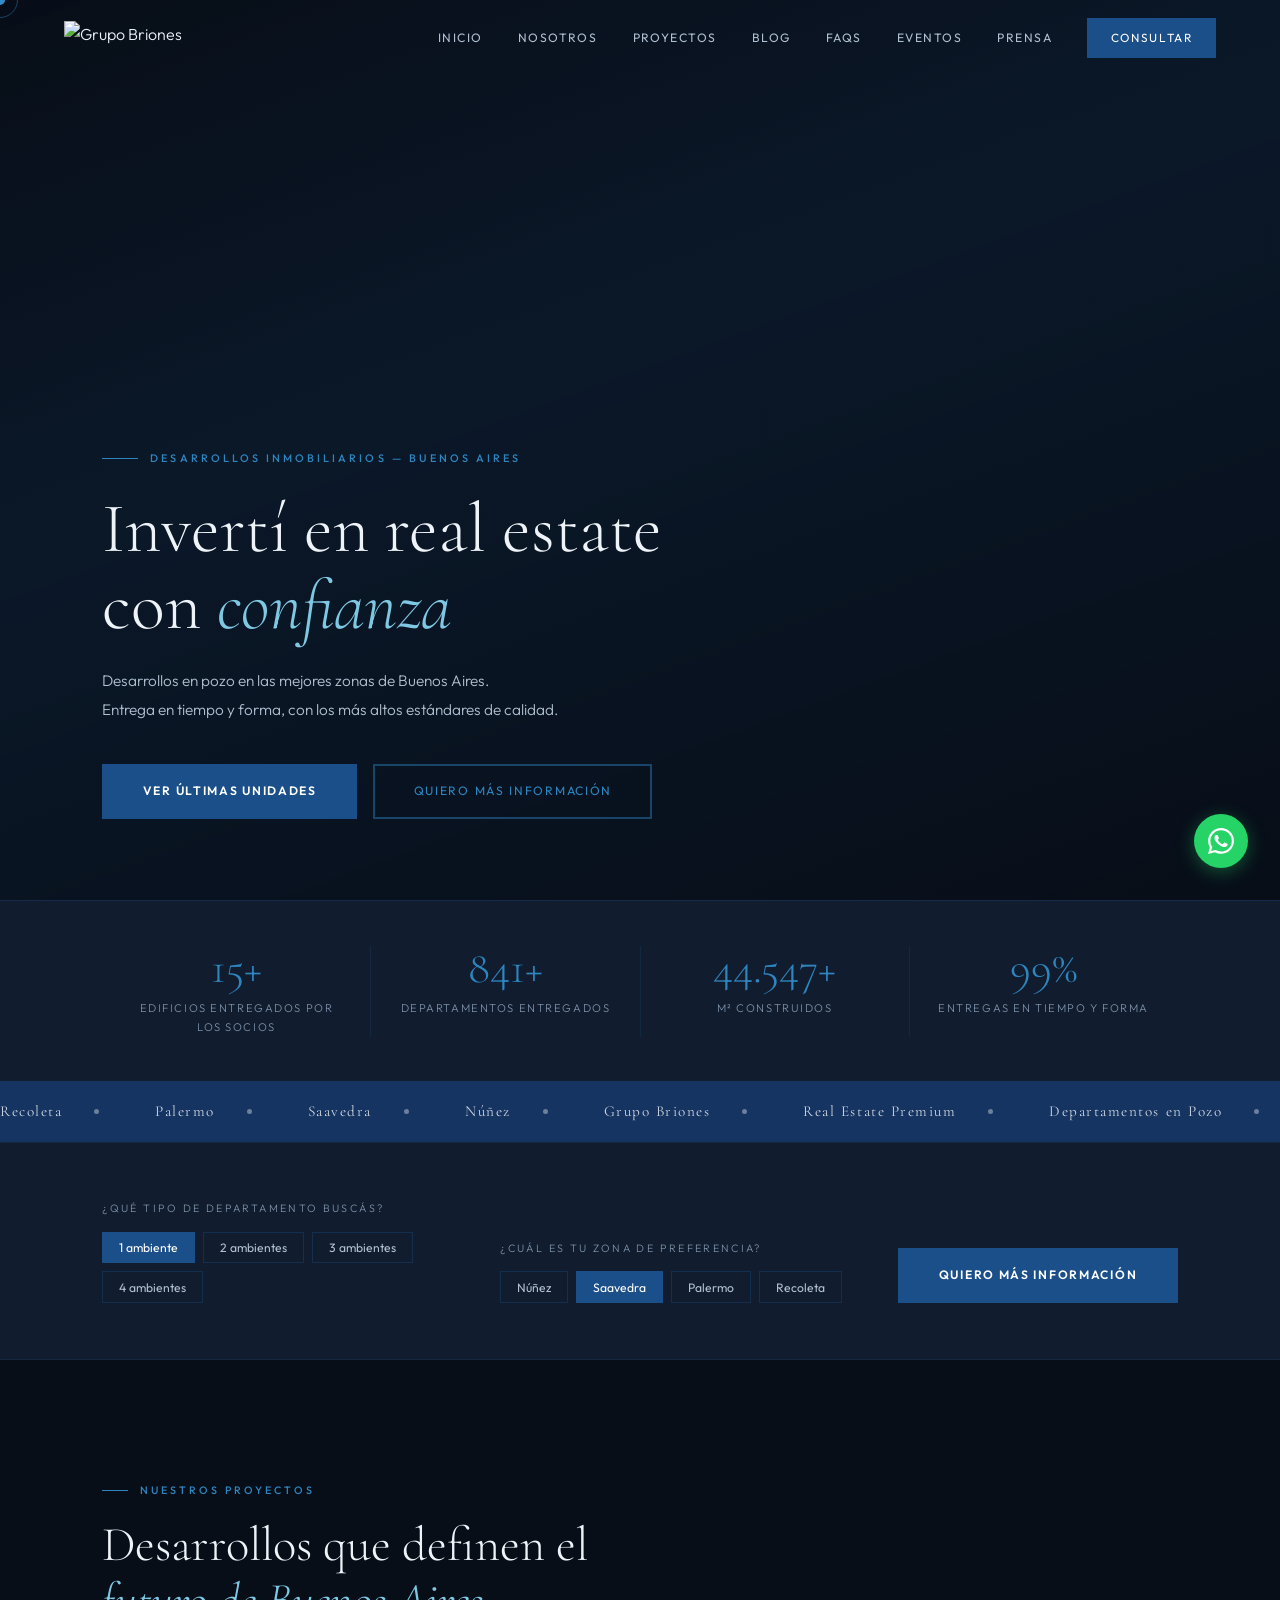
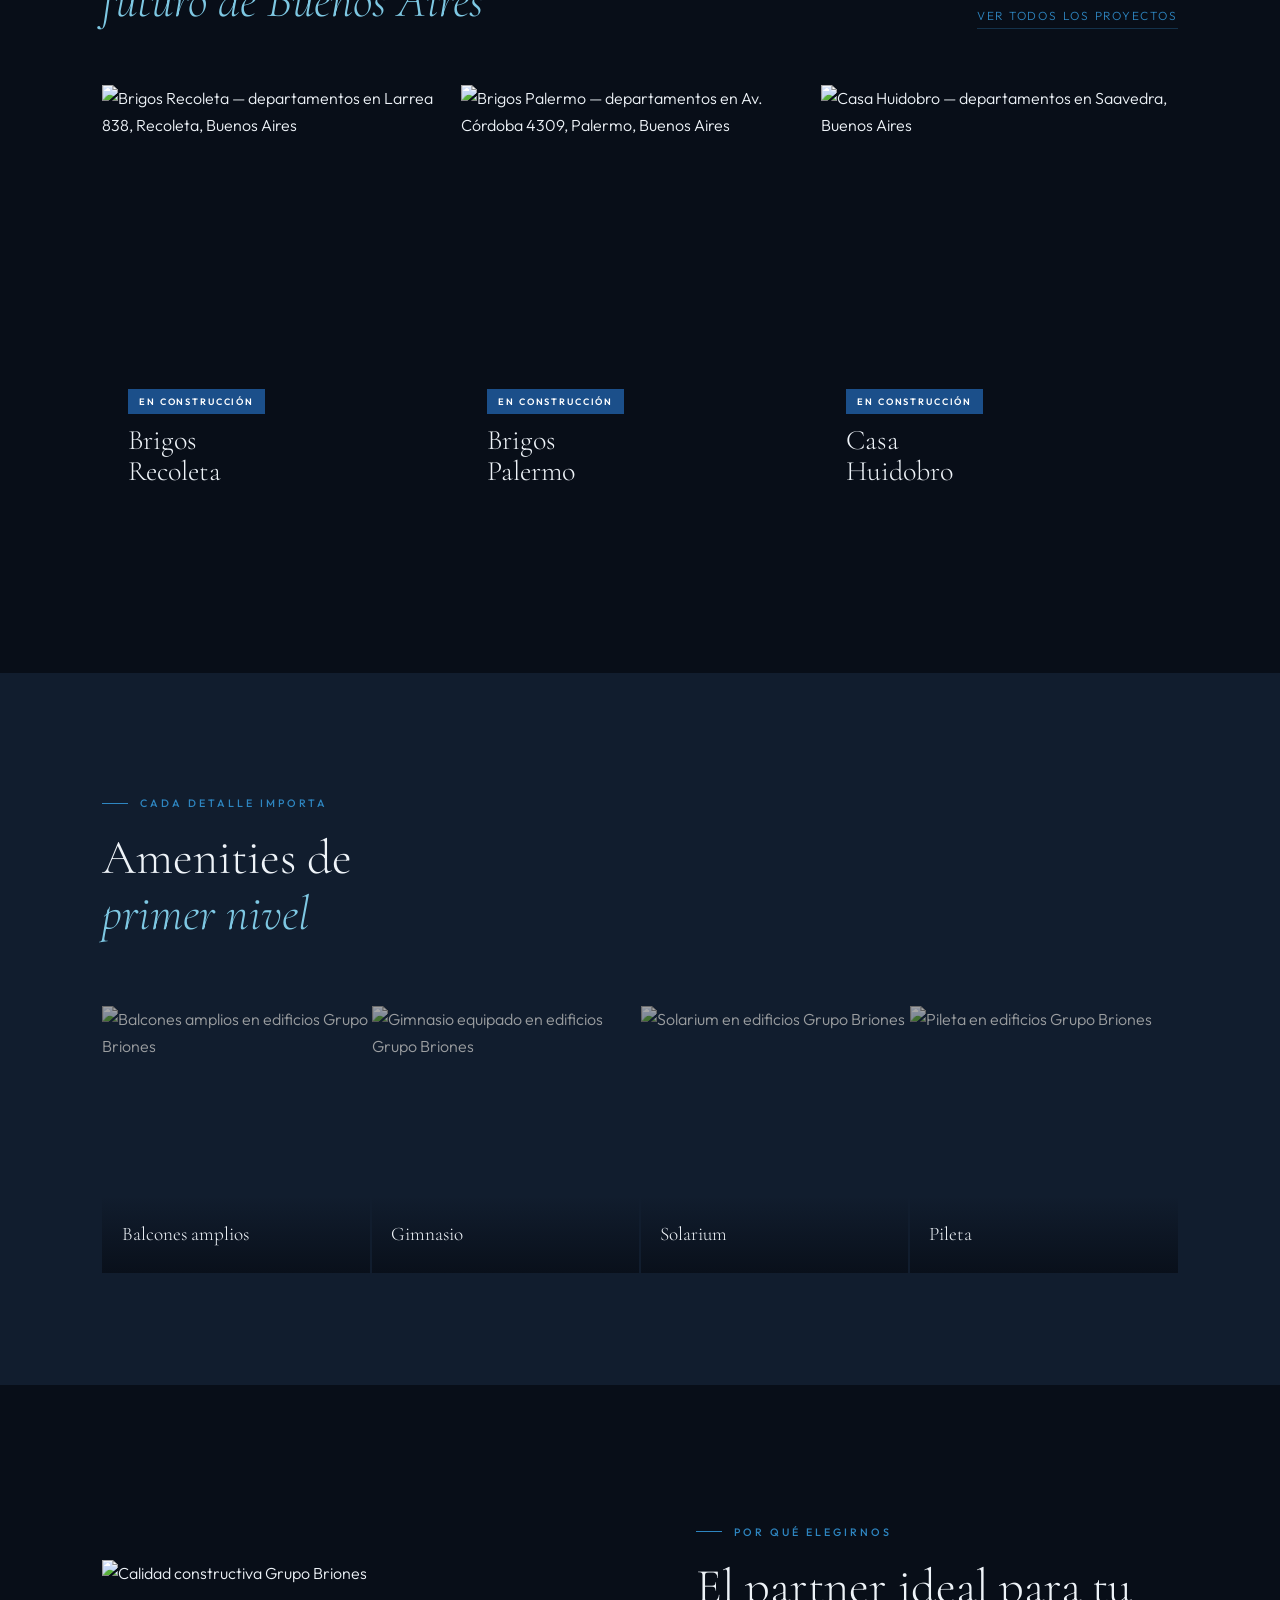
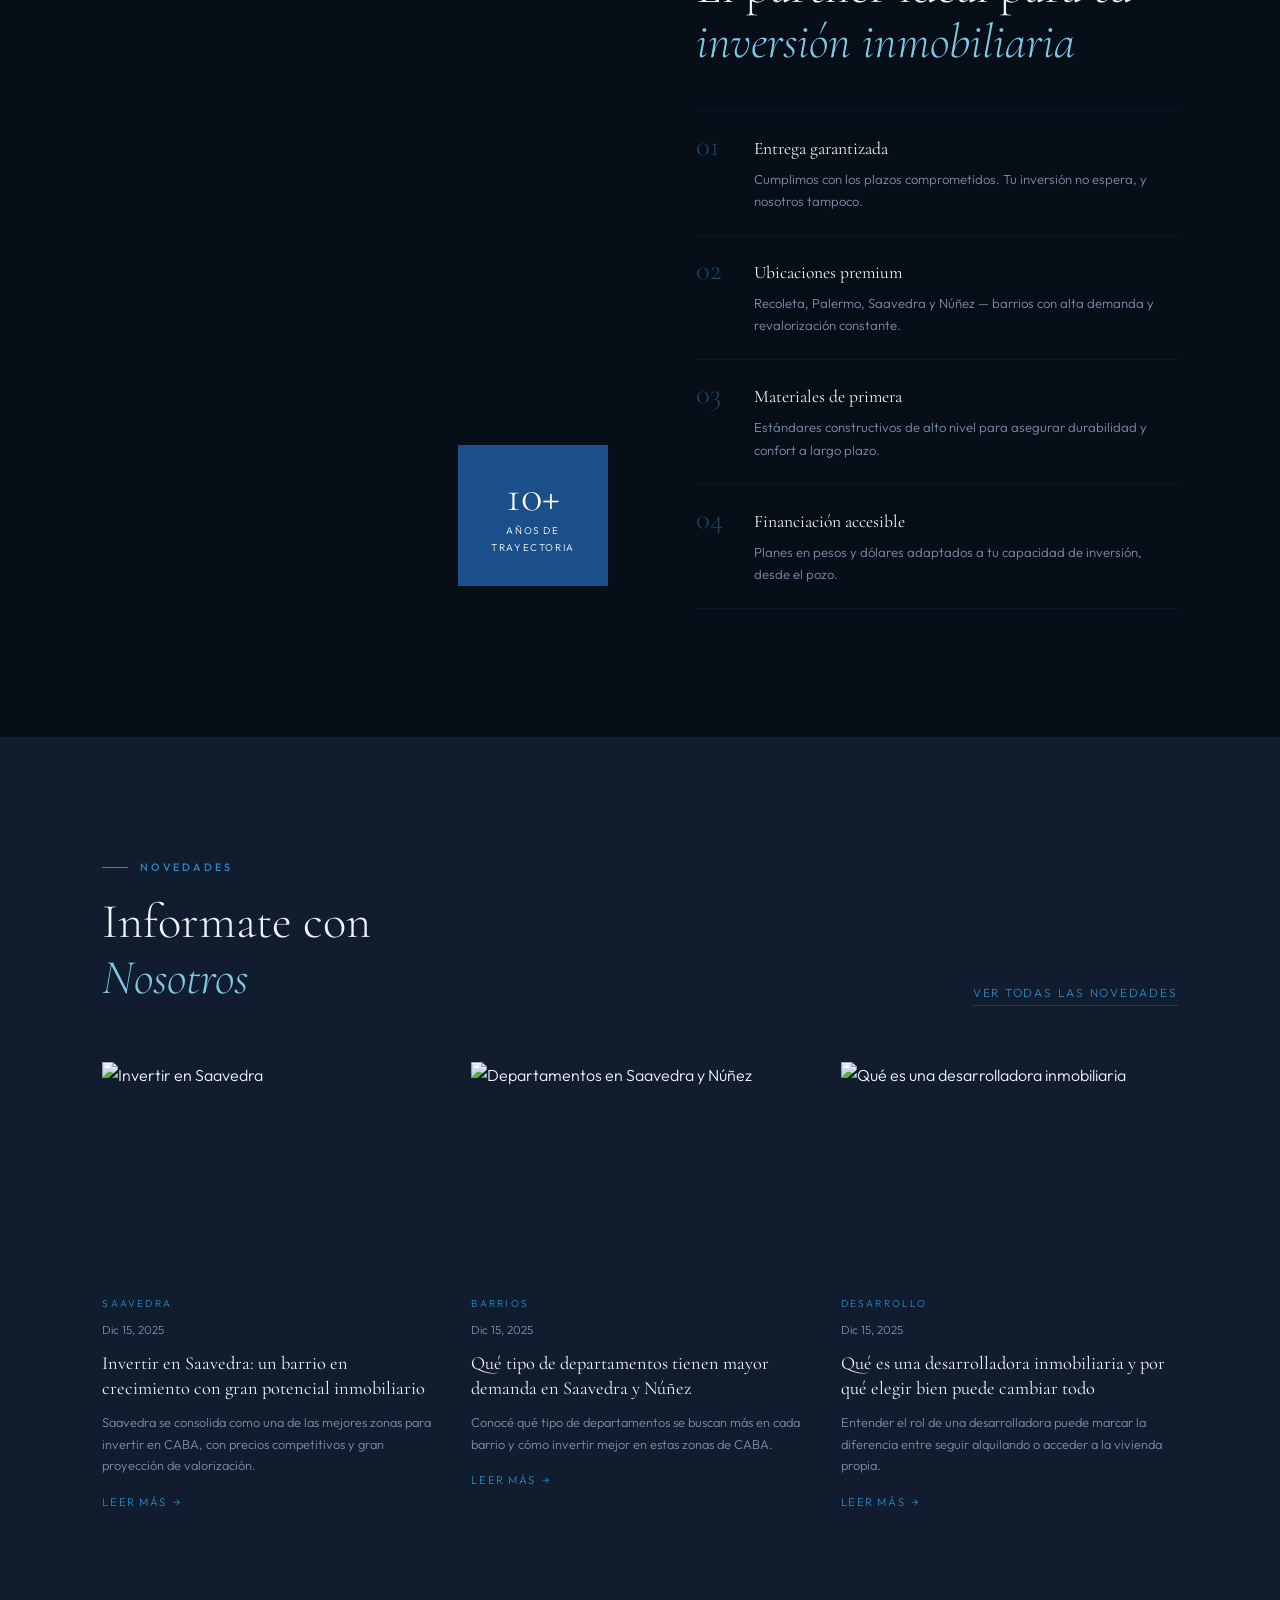
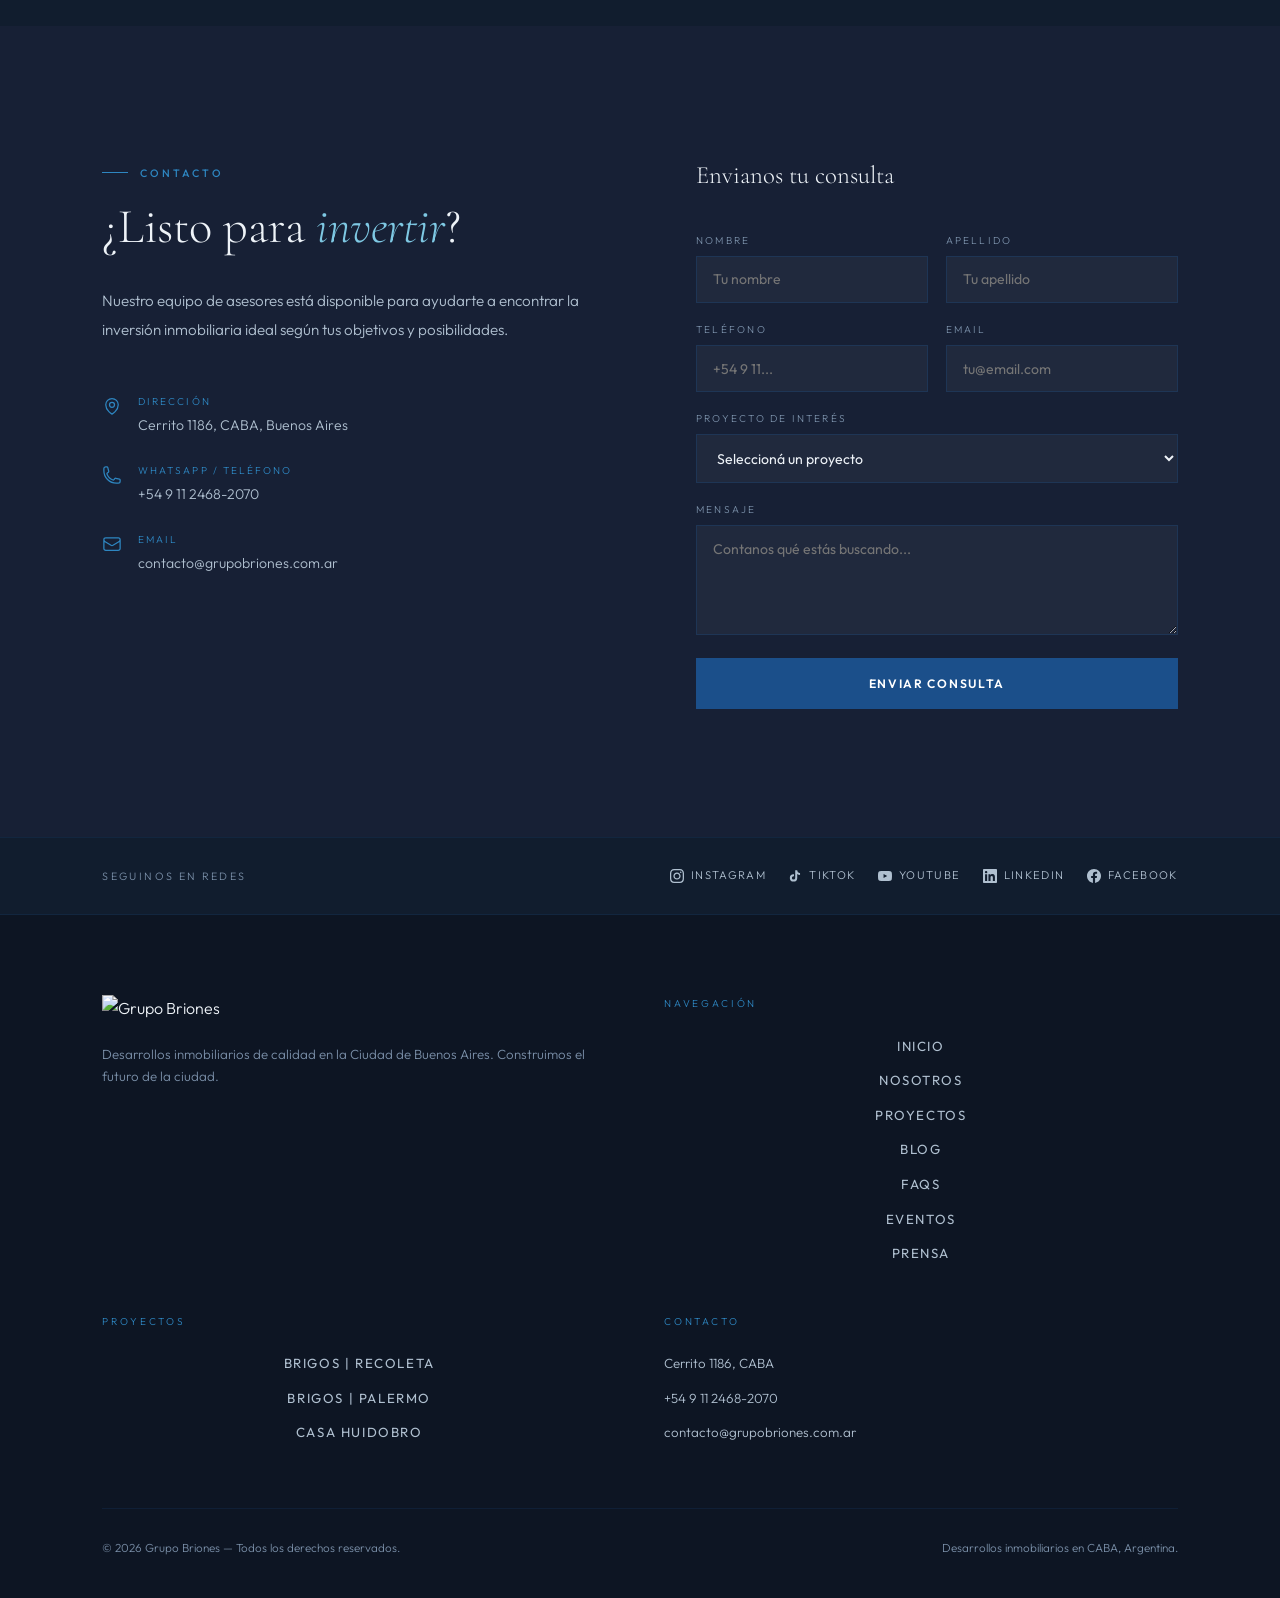
==== index.html @ c02df3d1 "Add files via upload" ====
<!DOCTYPE html>
<html lang="es">
<head>
  <meta charset="UTF-8" />
  <meta name="viewport" content="width=device-width, initial-scale=1.0" />
  <title>Grupo Briones | Desarrollos Inmobiliarios Premium en Buenos Aires</title>

  <!-- ── SEO Meta ── -->
  <meta name="description" content="Grupo Briones: desarrollos inmobiliarios en pozo en Recoleta, Palermo, Saavedra y Núñez. Invertí en real estate con confianza. Entrega garantizada, calidad premium." />
  <meta name="keywords"    content="desarrollos inmobiliarios Buenos Aires, departamentos en pozo CABA, invertir real estate Argentina, departamentos Recoleta, departamentos Palermo, departamentos Saavedra, Grupo Briones" />
  <meta name="author"      content="Grupo Briones" />
  <meta name="robots"      content="index, follow" />
  <link rel="canonical"    href="https://grupobriones.com.ar/" />

  <!-- ── Open Graph ── -->
  <meta property="og:type"        content="website" />
  <meta property="og:url"         content="https://grupobriones.com.ar/" />
  <meta property="og:title"       content="Grupo Briones | Desarrollos Inmobiliarios Premium en Buenos Aires" />
  <meta property="og:description" content="Invertí en real estate con confianza. Desarrollos en pozo en Recoleta, Palermo y Saavedra." />
  <meta property="og:image"       content="https://grupobriones.com.ar/_next/image?url=%2Fimages%2Fhero%2F1.jpeg&w=1200&q=80" />
  <meta property="og:locale"      content="es_AR" />
  <meta property="og:site_name"   content="Grupo Briones" />

  <!-- ── Twitter Card ── -->
  <meta name="twitter:card"        content="summary_large_image" />
  <meta name="twitter:title"       content="Grupo Briones | Desarrollos Inmobiliarios en CABA" />
  <meta name="twitter:description" content="Desarrollos en pozo en Recoleta, Palermo y Saavedra. Invertí con confianza." />
  <meta name="twitter:image"       content="https://grupobriones.com.ar/_next/image?url=%2Fimages%2Fhero%2F1.jpeg&w=1200&q=80" />

  <!-- ── Schema.org JSON-LD ── -->
  <script type="application/ld+json">
  {
    "@context": "https://schema.org",
    "@type": "RealEstateAgent",
    "name": "Grupo Briones",
    "url": "https://grupobriones.com.ar",
    "logo": "https://grupobriones.com.ar/branding/inline-logo-white.png",
    "description": "Desarrollos inmobiliarios en pozo en las mejores zonas de Buenos Aires.",
    "address": {
      "@type": "PostalAddress",
      "streetAddress": "Cerrito 1186",
      "addressLocality": "Ciudad Autónoma de Buenos Aires",
      "addressCountry": "AR"
    },
    "telephone": "+54-9-11-2468-2070",
    "email": "contacto@grupobriones.com.ar",
    "sameAs": [
      "https://www.instagram.com/grupobriones/",
      "https://www.linkedin.com/company/grupobriones/",
      "https://www.facebook.com/profile.php?id=61582398871835"
    ]
  }
  </script>

  <!-- ── Fonts (preconnect first) ── -->
  <link rel="preconnect" href="https://fonts.googleapis.com" />
  <link rel="preconnect" href="https://fonts.gstatic.com" crossorigin />
  <link href="https://fonts.googleapis.com/css2?family=Cormorant+Garamond:ital,wght@0,300;0,400;0,500;0,600;1,300;1,400&family=Outfit:wght@300;400;500;600&display=swap" rel="stylesheet" />

  <!-- ── Stylesheet ── -->
  <link rel="stylesheet" href="assets/css/styles.css" />
</head>
<body>

  <!-- ── Custom Cursor ── -->
  <div class="cursor"     id="cursor"     aria-hidden="true"></div>
  <div class="cursor-ring" id="cursorRing" aria-hidden="true"></div>

  <!-- ── WhatsApp Float ── -->
  <a href="https://wa.me/5491124682070" class="whatsapp-float" target="_blank" rel="noopener noreferrer" aria-label="Contactar por WhatsApp">
    <svg viewBox="0 0 24 24" xmlns="http://www.w3.org/2000/svg" aria-hidden="true">
      <path d="M17.472 14.382c-.297-.149-1.758-.867-2.03-.967-.273-.099-.471-.148-.67.15-.197.297-.767.966-.94 1.164-.173.199-.347.223-.644.075-.297-.15-1.255-.463-2.39-1.475-.883-.788-1.48-1.761-1.653-2.059-.173-.297-.018-.458.13-.606.134-.133.298-.347.446-.52.149-.174.198-.298.298-.497.099-.198.05-.371-.025-.52-.075-.149-.669-1.612-.916-2.207-.242-.579-.487-.5-.669-.51-.173-.008-.371-.01-.57-.01-.198 0-.52.074-.792.372-.272.297-1.04 1.016-1.04 2.479 0 1.462 1.065 2.875 1.213 3.074.149.198 2.096 3.2 5.077 4.487.709.306 1.262.489 1.694.625.712.227 1.36.195 1.871.118.571-.085 1.758-.719 2.006-1.413.248-.694.248-1.289.173-1.413-.074-.124-.272-.198-.57-.347m-5.421 7.403h-.004a9.87 9.87 0 01-5.031-1.378l-.361-.214-3.741.982.998-3.648-.235-.374a9.86 9.86 0 01-1.51-5.26c.001-5.45 4.436-9.884 9.888-9.884 2.64 0 5.122 1.03 6.988 2.898a9.825 9.825 0 012.893 6.994c-.003 5.45-4.437 9.884-9.885 9.884m8.413-18.297A11.815 11.815 0 0012.05 0C5.495 0 .16 5.335.157 11.892c0 2.096.547 4.142 1.588 5.945L.057 24l6.305-1.654a11.882 11.882 0 005.683 1.448h.005c6.554 0 11.89-5.335 11.893-11.893a11.821 11.821 0 00-3.48-8.413z"/>
    </svg>
  </a>

  <!-- ── Mobile Menu ── -->
  <nav class="mobile-menu" id="mobileMenu" aria-label="Menú mobile">
    <a href="#inicio"                                          onclick="closeMobileMenu()">Inicio</a>
    <a href="https://grupobriones.com.ar/nosotros"            onclick="closeMobileMenu()">Nosotros</a>
    <a href="https://grupobriones.com.ar/proyectos"           onclick="closeMobileMenu()">Proyectos</a>
    <a href="https://grupobriones.com.ar/blog"                onclick="closeMobileMenu()">Blog</a>
    <a href="https://grupobriones.com.ar/faqs"                onclick="closeMobileMenu()">FAQs</a>
    <a href="#contact"                                         onclick="closeMobileMenu()">Contacto</a>
  </nav>

  <!-- ═══════════════════════════════════════
       HEADER
  ═══════════════════════════════════════ -->
  <header id="mainHeader" role="banner">
    <div class="header-logo">
      <a href="#inicio" aria-label="Ir al inicio">
        <img src="https://grupobriones.com.ar/_next/image?url=%2Fbranding%2Finline-logo-white.png&w=640&q=75"
             alt="Grupo Briones" width="160" height="34" />
      </a>
    </div>

    <nav aria-label="Navegación principal">
      <a href="#inicio">Inicio</a>
      <a href="https://grupobriones.com.ar/nosotros">Nosotros</a>
      <a href="https://grupobriones.com.ar/proyectos">Proyectos</a>
      <a href="https://grupobriones.com.ar/blog">Blog</a>
      <a href="https://grupobriones.com.ar/faqs">FAQs</a>
      <a href="https://grupobriones.com.ar/eventos">Eventos</a>
      <a href="https://grupobriones.com.ar/prensa">Prensa</a>
      <a href="#contact" class="header-cta">Consultar</a>
    </nav>

    <button class="hamburger" id="hamburger" aria-label="Abrir menú" aria-expanded="false" onclick="toggleMenu()">
      <span></span><span></span><span></span>
    </button>
  </header>

  <!-- ═══════════════════════════════════════
       HERO
  ═══════════════════════════════════════ -->
  <section id="inicio" aria-label="Inicio" style="padding:0;">
    <div class="hero-bg"      aria-hidden="true"></div>
    <div class="hero-overlay" aria-hidden="true"></div>
    <div class="hero-content">
      <div class="hero-eyebrow">
        <span>Desarrollos Inmobiliarios — Buenos Aires</span>
      </div>
      <h1 class="hero-title">
        Invertí en real estate<br>con <em>confianza</em>
      </h1>
      <p class="hero-sub">
        Desarrollos en pozo en las mejores zonas de Buenos Aires.<br>
        Entrega en tiempo y forma, con los más altos estándares de calidad.
      </p>
      <div class="hero-actions">
        <a href="https://grupobriones.com.ar/proyectos" class="btn-primary">Ver Últimas Unidades</a>
        <a href="#contact"                              class="btn-outline">Quiero más información</a>
      </div>
    </div>
  </section>

  <!-- ═══════════════════════════════════════
       STATS BAR
  ═══════════════════════════════════════ -->
  <div class="stats-bar" aria-label="Estadísticas">
    <div class="stat-item">
      <div class="stat-number" data-target="15" data-suffix="+">0</div>
      <div class="stat-label">Edificios entregados por los socios</div>
    </div>
    <div class="stat-item">
      <div class="stat-number" data-target="850" data-suffix="+">0</div>
      <div class="stat-label">Departamentos entregados</div>
    </div>
    <div class="stat-item">
      <div class="stat-number" data-target="45000" data-suffix="+">0</div>
      <div class="stat-label">M² construidos</div>
    </div>
    <div class="stat-item">
      <div class="stat-number" data-target="100" data-suffix="%">0</div>
      <div class="stat-label">Entregas en tiempo y forma</div>
    </div>
  </div>

  <!-- ═══════════════════════════════════════
       MARQUEE
  ═══════════════════════════════════════ -->
  <div class="marquee-section" aria-hidden="true">
    <div class="marquee-track">
      <!-- duplicated for seamless loop -->
      <span class="marquee-item">Recoleta <span class="marquee-dot"></span></span>
      <span class="marquee-item">Palermo <span class="marquee-dot"></span></span>
      <span class="marquee-item">Saavedra <span class="marquee-dot"></span></span>
      <span class="marquee-item">Núñez <span class="marquee-dot"></span></span>
      <span class="marquee-item">Grupo Briones <span class="marquee-dot"></span></span>
      <span class="marquee-item">Real Estate Premium <span class="marquee-dot"></span></span>
      <span class="marquee-item">Departamentos en Pozo <span class="marquee-dot"></span></span>
      <span class="marquee-item">Buenos Aires <span class="marquee-dot"></span></span>
      <span class="marquee-item">Recoleta <span class="marquee-dot"></span></span>
      <span class="marquee-item">Palermo <span class="marquee-dot"></span></span>
      <span class="marquee-item">Saavedra <span class="marquee-dot"></span></span>
      <span class="marquee-item">Núñez <span class="marquee-dot"></span></span>
      <span class="marquee-item">Grupo Briones <span class="marquee-dot"></span></span>
      <span class="marquee-item">Real Estate Premium <span class="marquee-dot"></span></span>
      <span class="marquee-item">Departamentos en Pozo <span class="marquee-dot"></span></span>
      <span class="marquee-item">Buenos Aires <span class="marquee-dot"></span></span>
    </div>
  </div>

  <!-- ═══════════════════════════════════════
       SEARCH / FILTER
  ═══════════════════════════════════════ -->
  <div class="search-section">
    <div class="search-grid">
      <div class="filter-group">
        <label>¿Qué tipo de departamento buscás?</label>
        <div class="filter-pills" data-group="amb">
          <button class="pill active" onclick="filterPill(this,'amb')">1 ambiente</button>
          <button class="pill"        onclick="filterPill(this,'amb')">2 ambientes</button>
          <button class="pill"        onclick="filterPill(this,'amb')">3 ambientes</button>
          <button class="pill"        onclick="filterPill(this,'amb')">4 ambientes</button>
        </div>
      </div>
      <div class="filter-group">
        <label>¿Cuál es tu zona de preferencia?</label>
        <div class="filter-pills" data-group="zona">
          <button class="pill"        onclick="filterPill(this,'zona')">Núñez</button>
          <button class="pill active" onclick="filterPill(this,'zona')">Saavedra</button>
          <button class="pill"        onclick="filterPill(this,'zona')">Palermo</button>
          <button class="pill"        onclick="filterPill(this,'zona')">Recoleta</button>
        </div>
      </div>
      <a href="#contact" class="btn-primary">Quiero más información</a>
    </div>
  </div>

  <!-- ═══════════════════════════════════════
       PROYECTOS
  ═══════════════════════════════════════ -->
  <section class="projects-section" aria-labelledby="projects-heading">
    <div class="projects-header">
      <div>
        <div class="section-tag reveal"><span>Nuestros Proyectos</span></div>
        <h2 id="projects-heading" class="section-title reveal reveal-d1">
          Desarrollos que definen el<br><em>futuro de Buenos Aires</em>
        </h2>
      </div>
      <a href="https://grupobriones.com.ar/proyectos" class="link-more reveal reveal-d2">Ver todos los proyectos</a>
    </div>

    <div class="projects-grid">
      <!-- Brigos Recoleta -->
      <a href="https://grupobriones.com.ar/proyectos/brigos-recoleta" class="project-card reveal" aria-label="Ver proyecto Brigos Recoleta">
        <img src="https://images.ctfassets.net/384t5rgvotiw/75FZD0MVLYo1oTR1czbWaC/01404c7892fa045b91e9e2a444a3dd87/WhatsApp_Image_2025-12-18_at_16.08.40__1_.jpeg?fm=webp&q=80&w=900"
             alt="Brigos Recoleta — departamentos en Larrea 838, Recoleta, Buenos Aires"
             loading="lazy" width="900" height="1200" />
        <div class="project-card-overlay" aria-hidden="true"></div>
        <div class="project-card-info">
          <span class="project-badge">En construcción</span>
          <h3 class="project-name">Brigos<br>Recoleta</h3>
          <p class="project-desc">13 pisos · 1 a 3 ambientes · Larrea 838, Recoleta</p>
          <span class="project-cta">Ver proyecto</span>
        </div>
      </a>

      <!-- Brigos Palermo -->
      <a href="https://grupobriones.com.ar/proyectos/cordoba" class="project-card reveal reveal-d1" aria-label="Ver proyecto Brigos Palermo">
        <img src="https://images.ctfassets.net/384t5rgvotiw/64AVCncUotB2lsf9LPptoE/2cf25d99ab3af7ff9a64c53638b53b16/WhatsApp_Image_2025-11-20_at_15.26.21__1_.jpeg?fm=webp&q=80&w=900"
             alt="Brigos Palermo — departamentos en Av. Córdoba 4309, Palermo, Buenos Aires"
             loading="lazy" width="900" height="1200" />
        <div class="project-card-overlay" aria-hidden="true"></div>
        <div class="project-card-info">
          <span class="project-badge">En construcción</span>
          <h3 class="project-name">Brigos<br>Palermo</h3>
          <p class="project-desc">13 pisos · 1 a 3 ambientes · Av. Córdoba 4309, Palermo</p>
          <span class="project-cta">Ver proyecto</span>
        </div>
      </a>

      <!-- Casa Huidobro -->
      <a href="https://grupobriones.com.ar/proyectos/casa-huidobro" class="project-card reveal reveal-d2" aria-label="Ver proyecto Casa Huidobro">
        <img src="https://images.ctfassets.net/384t5rgvotiw/1WcoyvAJg3UL92TGDsL9tr/6b160a4ffdbcf6108d6348e4624ad39a/WhatsApp_Image_2025-11-20_at_11.51.22.jpg?fm=webp&q=80&w=900"
             alt="Casa Huidobro — departamentos en Saavedra, Buenos Aires"
             loading="lazy" width="900" height="1200" />
        <div class="project-card-overlay" aria-hidden="true"></div>
        <div class="project-card-info">
          <span class="project-badge">En construcción</span>
          <h3 class="project-name">Casa<br>Huidobro</h3>
          <p class="project-desc">7 pisos · 1 a 4 ambientes · Saavedra</p>
          <span class="project-cta">Ver proyecto</span>
        </div>
      </a>
    </div>
  </section>

  <!-- ═══════════════════════════════════════
       AMENITIES
  ═══════════════════════════════════════ -->
  <section class="amenities-section" aria-labelledby="amenities-heading">
    <div class="section-tag reveal"><span>Cada Detalle Importa</span></div>
    <h2 id="amenities-heading" class="section-title reveal reveal-d1">
      Amenities de<br><em>primer nivel</em>
    </h2>
    <div class="amenities-grid">
      <div class="amenity-card reveal">
        <img src="https://images.ctfassets.net/384t5rgvotiw/6mjK5y9whqEmkYOyoxBBf2/5b1cd11437a0fa543d99af8812dffa53/527730662.jpg?fm=webp&q=75&w=700"
             alt="Balcones amplios en edificios Grupo Briones" loading="lazy" />
        <div class="amenity-label">Balcones amplios</div>
      </div>
      <div class="amenity-card reveal reveal-d1">
        <img src="https://images.ctfassets.net/384t5rgvotiw/2YVPJIvPbLNMdT6sDgFypO/5466de295068924723f72a84ebcb6ed6/beneficios-gimnasio-edificio-liven.webp?fm=webp&q=75&w=700"
             alt="Gimnasio equipado en edificios Grupo Briones" loading="lazy" />
        <div class="amenity-label">Gimnasio</div>
      </div>
      <div class="amenity-card reveal reveal-d2">
        <img src="https://images.ctfassets.net/384t5rgvotiw/2cdLsGwkGCuKIbSau5Hoor/39ecebc1927a0582345bd83edaa1a064/1924789365.jpg?fm=webp&q=75&w=700"
             alt="Solarium en edificios Grupo Briones" loading="lazy" />
        <div class="amenity-label">Solarium</div>
      </div>
      <div class="amenity-card reveal reveal-d3">
        <img src="https://images.ctfassets.net/384t5rgvotiw/3KSVVzuCdrQjWZrOG8u4yQ/ed2625475104f989c748f4298a404a36/IWAK4HQ2URDFHDSWOLUPRXS6PY__1_.jpg?fm=webp&q=75&w=700"
             alt="Pileta en edificios Grupo Briones" loading="lazy" />
        <div class="amenity-label">Pileta</div>
      </div>
    </div>
  </section>

  <!-- ═══════════════════════════════════════
       POR QUÉ ELEGIRNOS
  ═══════════════════════════════════════ -->
  <div class="why-section" aria-labelledby="why-heading">
    <div class="why-image reveal">
      <img src="https://images.ctfassets.net/384t5rgvotiw/75FZD0MVLYo1oTR1czbWaC/01404c7892fa045b91e9e2a444a3dd87/WhatsApp_Image_2025-12-18_at_16.08.40__1_.jpeg?fm=webp&q=80&w=800"
           alt="Calidad constructiva Grupo Briones" loading="lazy" />
      <div class="why-badge" aria-hidden="true">
        <span class="big">10+</span>
        <span class="small">Años de<br>trayectoria</span>
      </div>
    </div>
    <div class="why-content reveal reveal-d1">
      <div class="section-tag"><span>Por qué elegirnos</span></div>
      <h2 id="why-heading" class="section-title">
        El partner ideal para tu<br><em>inversión inmobiliaria</em>
      </h2>
      <div class="why-features">
        <div class="why-feature">
          <div class="feature-num">01</div>
          <div>
            <div class="feature-title">Entrega garantizada</div>
            <div class="feature-desc">Cumplimos con los plazos comprometidos. Tu inversión no espera, y nosotros tampoco.</div>
          </div>
        </div>
        <div class="why-feature">
          <div class="feature-num">02</div>
          <div>
            <div class="feature-title">Ubicaciones premium</div>
            <div class="feature-desc">Recoleta, Palermo, Saavedra y Núñez — barrios con alta demanda y revalorización constante.</div>
          </div>
        </div>
        <div class="why-feature">
          <div class="feature-num">03</div>
          <div>
            <div class="feature-title">Materiales de primera</div>
            <div class="feature-desc">Estándares constructivos de alto nivel para asegurar durabilidad y confort a largo plazo.</div>
          </div>
        </div>
        <div class="why-feature">
          <div class="feature-num">04</div>
          <div>
            <div class="feature-title">Financiación accesible</div>
            <div class="feature-desc">Planes en pesos y dólares adaptados a tu capacidad de inversión, desde el pozo.</div>
          </div>
        </div>
      </div>
    </div>
  </div>

  <!-- ═══════════════════════════════════════
       BLOG
  ═══════════════════════════════════════ -->
  <section class="blog-section" aria-labelledby="blog-heading">
    <div class="blog-header">
      <div>
        <div class="section-tag reveal"><span>Novedades</span></div>
        <h2 id="blog-heading" class="section-title reveal reveal-d1">
          Informate con<br><em>Nosotros</em>
        </h2>
      </div>
      <a href="https://grupobriones.com.ar/blog" class="link-more reveal reveal-d2">Ver todas las novedades</a>
    </div>

    <div class="blog-grid">
      <a href="https://grupobriones.com.ar/blog/invertir-en-saavedra-potencial-inmobiliario" class="blog-card reveal">
        <div class="blog-card-img">
          <img src="https://images.ctfassets.net/384t5rgvotiw/1bJLGspFZ2FflIcdUfeyG4/f9370dd2b5768cb0346409e8ec29a4b5/saavedra-oark.jpg?fm=webp&q=75&w=700"
               alt="Invertir en Saavedra" loading="lazy" />
        </div>
        <div class="blog-cat">Saavedra</div>
        <div class="blog-date">Dic 15, 2025</div>
        <h3 class="blog-title">Invertir en Saavedra: un barrio en crecimiento con gran potencial inmobiliario</h3>
        <p class="blog-excerpt">Saavedra se consolida como una de las mejores zonas para invertir en CABA, con precios competitivos y gran proyección de valorización.</p>
        <span class="blog-more">Leer más</span>
      </a>

      <a href="https://grupobriones.com.ar/blog/demanda-departamentos-saavedra-nunez" class="blog-card reveal reveal-d1">
        <div class="blog-card-img">
          <img src="https://images.ctfassets.net/384t5rgvotiw/1F29wrtJhlERI1ySQPltSQ/1d19fc99dda1262c899066aa8e2ab747/Aerial_view_of_Buenos_Aires__2009-03-28__1_.jpg?fm=webp&q=75&w=700"
               alt="Departamentos en Saavedra y Núñez" loading="lazy" />
        </div>
        <div class="blog-cat">Barrios</div>
        <div class="blog-date">Dic 15, 2025</div>
        <h3 class="blog-title">Qué tipo de departamentos tienen mayor demanda en Saavedra y Núñez</h3>
        <p class="blog-excerpt">Conocé qué tipo de departamentos se buscan más en cada barrio y cómo invertir mejor en estas zonas de CABA.</p>
        <span class="blog-more">Leer más</span>
      </a>

      <a href="https://grupobriones.com.ar/blog/que-es-una-desarrolladora-inmobiliaria" class="blog-card reveal reveal-d2">
        <div class="blog-card-img">
          <img src="https://images.ctfassets.net/384t5rgvotiw/4V7ZdBgZ98kGZW1pq90RAI/eb90f1e7d0c319a40cffcfff7803294/WhatsApp_Image_2025-11-20_at_15.26.21.jpeg?fm=webp&q=75&w=700"
               alt="Qué es una desarrolladora inmobiliaria" loading="lazy" />
        </div>
        <div class="blog-cat">Desarrollo</div>
        <div class="blog-date">Dic 15, 2025</div>
        <h3 class="blog-title">Qué es una desarrolladora inmobiliaria y por qué elegir bien puede cambiar todo</h3>
        <p class="blog-excerpt">Entender el rol de una desarrolladora puede marcar la diferencia entre seguir alquilando o acceder a la vivienda propia.</p>
        <span class="blog-more">Leer más</span>
      </a>
    </div>
  </section>

  <!-- ═══════════════════════════════════════
       CONTACT
  ═══════════════════════════════════════ -->
  <section class="contact-section" id="contact" aria-labelledby="contact-heading">
    <!-- Info -->
    <div>
      <div class="section-tag reveal"><span>Contacto</span></div>
      <h2 id="contact-heading" class="section-title reveal reveal-d1">¿Listo para <em>invertir</em>?</h2>
      <p class="contact-text reveal reveal-d2">
        Nuestro equipo de asesores está disponible para ayudarte a encontrar la inversión inmobiliaria ideal según tus objetivos y posibilidades.
      </p>
      <div class="contact-details">
        <div class="contact-detail reveal">
          <svg class="c-icon" viewBox="0 0 24 24" fill="none" stroke="currentColor" stroke-width="1.5" aria-hidden="true"><path stroke-linecap="round" stroke-linejoin="round" d="M15 10.5a3 3 0 11-6 0 3 3 0 016 0z"/><path stroke-linecap="round" stroke-linejoin="round" d="M19.5 10.5c0 7.142-7.5 11.25-7.5 11.25S4.5 17.642 4.5 10.5a7.5 7.5 0 1115 0z"/></svg>
          <div>
            <div class="c-label">Dirección</div>
            <div class="c-value"><a href="https://www.google.com/maps/search/Cerrito+1186,+CABA" target="_blank" rel="noopener">Cerrito 1186, CABA, Buenos Aires</a></div>
          </div>
        </div>
        <div class="contact-detail reveal reveal-d1">
          <svg class="c-icon" viewBox="0 0 24 24" fill="none" stroke="currentColor" stroke-width="1.5" aria-hidden="true"><path stroke-linecap="round" stroke-linejoin="round" d="M2.25 6.75c0 8.284 6.716 15 15 15h2.25a2.25 2.25 0 002.25-2.25v-1.372c0-.516-.351-.966-.852-1.091l-4.423-1.106c-.44-.11-.902.055-1.173.417l-.97 1.293c-.282.376-.769.542-1.21.38a12.035 12.035 0 01-7.143-7.143c-.162-.441.004-.928.38-1.21l1.293-.97c.363-.271.527-.734.417-1.173L6.963 3.102a1.125 1.125 0 00-1.091-.852H4.5A2.25 2.25 0 002.25 4.5v2.25z"/></svg>
          <div>
            <div class="c-label">WhatsApp / Teléfono</div>
            <div class="c-value"><a href="https://wa.me/5491124682070">+54 9 11 2468-2070</a></div>
          </div>
        </div>
        <div class="contact-detail reveal reveal-d2">
          <svg class="c-icon" viewBox="0 0 24 24" fill="none" stroke="currentColor" stroke-width="1.5" aria-hidden="true"><path stroke-linecap="round" stroke-linejoin="round" d="M21.75 6.75v10.5a2.25 2.25 0 01-2.25 2.25h-15a2.25 2.25 0 01-2.25-2.25V6.75m19.5 0A2.25 2.25 0 0019.5 4.5h-15a2.25 2.25 0 00-2.25 2.25m19.5 0v.243a2.25 2.25 0 01-1.07 1.916l-7.5 4.615a2.25 2.25 0 01-2.36 0L3.32 8.91a2.25 2.25 0 01-1.07-1.916V6.75"/></svg>
          <div>
            <div class="c-label">Email</div>
            <div class="c-value"><a href="mailto:contacto@grupobriones.com.ar">contacto@grupobriones.com.ar</a></div>
          </div>
        </div>
      </div>
    </div>

    <!-- Form -->
    <div class="reveal reveal-d1">
      <div class="form-title">Envianos tu consulta</div>
      <form onsubmit="submitForm(event)" novalidate>
        <div class="form-grid">
          <div class="form-group">
            <label for="fname">Nombre</label>
            <input type="text" id="fname" name="nombre" placeholder="Tu nombre" required />
          </div>
          <div class="form-group">
            <label for="lname">Apellido</label>
            <input type="text" id="lname" name="apellido" placeholder="Tu apellido" />
          </div>
          <div class="form-group">
            <label for="phone">Teléfono</label>
            <input type="tel" id="phone" name="telefono" placeholder="+54 9 11..." />
          </div>
          <div class="form-group">
            <label for="email">Email</label>
            <input type="email" id="email" name="email" placeholder="tu@email.com" required />
          </div>
          <div class="form-group full">
            <label for="proyecto">Proyecto de interés</label>
            <select id="proyecto" name="proyecto">
              <option value="">Seleccioná un proyecto</option>
              <option value="brigos-recoleta">Brigos | Recoleta</option>
              <option value="brigos-palermo">Brigos | Palermo</option>
              <option value="casa-huidobro">Casa Huidobro | Saavedra</option>
            </select>
          </div>
          <div class="form-group full">
            <label for="mensaje">Mensaje</label>
            <textarea id="mensaje" name="mensaje" placeholder="Contanos qué estás buscando..."></textarea>
          </div>
        </div>
        <button type="submit" class="form-submit">Enviar Consulta</button>
      </form>
    </div>
  </section>

  <!-- ═══════════════════════════════════════
       SOCIAL STRIP
  ═══════════════════════════════════════ -->
  <div class="social-strip">
    <span class="social-strip-label">Seguinos en redes</span>
    <div class="social-links">
      <a href="https://www.instagram.com/grupobriones/"                     class="social-link" target="_blank" rel="noopener" aria-label="Instagram">
        <svg viewBox="0 0 24 24" fill="currentColor" aria-hidden="true"><path d="M12 2.163c3.204 0 3.584.012 4.85.07 3.252.148 4.771 1.691 4.919 4.919.058 1.265.069 1.645.069 4.849 0 3.205-.012 3.584-.069 4.849-.149 3.225-1.664 4.771-4.919 4.919-1.266.058-1.644.07-4.85.07-3.204 0-3.584-.012-4.849-.07-3.26-.149-4.771-1.699-4.919-4.92-.058-1.265-.07-1.644-.07-4.849 0-3.204.013-3.583.07-4.849.149-3.227 1.664-4.771 4.919-4.919 1.266-.057 1.645-.069 4.849-.069zm0-2.163c-3.259 0-3.667.014-4.947.072-4.358.2-6.78 2.618-6.98 6.98-.059 1.281-.073 1.689-.073 4.948 0 3.259.014 3.668.072 4.948.2 4.358 2.618 6.78 6.98 6.98 1.281.058 1.689.072 4.948.072 3.259 0 3.668-.014 4.948-.072 4.354-.2 6.782-2.618 6.979-6.98.059-1.28.073-1.689.073-4.948 0-3.259-.014-3.667-.072-4.947-.196-4.354-2.617-6.78-6.979-6.98-1.281-.059-1.69-.073-4.949-.073zm0 5.838c-3.403 0-6.162 2.759-6.162 6.162s2.759 6.163 6.162 6.163 6.162-2.759 6.162-6.163c0-3.403-2.759-6.162-6.162-6.162zm0 10.162c-2.209 0-4-1.79-4-4 0-2.209 1.791-4 4-4s4 1.791 4 4c0 2.21-1.791 4-4 4zm6.406-11.845c-.796 0-1.441.645-1.441 1.44s.645 1.44 1.441 1.44c.795 0 1.439-.645 1.439-1.44s-.644-1.44-1.439-1.44z"/></svg>
        Instagram
      </a>
      <a href="https://www.tiktok.com/@grupobriones"                        class="social-link" target="_blank" rel="noopener" aria-label="TikTok">
        <svg viewBox="0 0 24 24" fill="currentColor" aria-hidden="true"><path d="M19.59 6.69a4.83 4.83 0 01-3.77-4.25V2h-3.45v13.67a2.89 2.89 0 01-2.88 2.5 2.89 2.89 0 01-2.89-2.89 2.89 2.89 0 012.89-2.89c.28 0 .54.04.79.1V9.01a6.27 6.27 0 00-.79-.05 6.34 6.34 0 00-6.34 6.34 6.34 6.34 0 006.34 6.34 6.34 6.34 0 006.33-6.34V8.69a8.22 8.22 0 004.81 1.54V6.78a4.85 4.85 0 01-1.04-.09z"/></svg>
        TikTok
      </a>
      <a href="https://www.youtube.com/@beltranbriones"                     class="social-link" target="_blank" rel="noopener" aria-label="YouTube">
        <svg viewBox="0 0 24 24" fill="currentColor" aria-hidden="true"><path d="M23.498 6.186a3.016 3.016 0 00-2.122-2.136C19.505 3.545 12 3.545 12 3.545s-7.505 0-9.377.505A3.017 3.017 0 00.502 6.186C0 8.07 0 12 0 12s0 3.93.502 5.814a3.016 3.016 0 002.122 2.136c1.871.505 9.376.505 9.376.505s7.505 0 9.377-.505a3.015 3.015 0 002.122-2.136C24 15.93 24 12 24 12s0-3.93-.502-5.814zM9.545 15.568V8.432L15.818 12l-6.273 3.568z"/></svg>
        YouTube
      </a>
      <a href="https://www.linkedin.com/company/grupobriones/"              class="social-link" target="_blank" rel="noopener" aria-label="LinkedIn">
        <svg viewBox="0 0 24 24" fill="currentColor" aria-hidden="true"><path d="M20.447 20.452h-3.554v-5.569c0-1.328-.027-3.037-1.852-3.037-1.853 0-2.136 1.445-2.136 2.939v5.667H9.351V9h3.414v1.561h.046c.477-.9 1.637-1.85 3.37-1.85 3.601 0 4.267 2.37 4.267 5.455v6.286zM5.337 7.433c-1.144 0-2.063-.926-2.063-2.065 0-1.138.92-2.063 2.063-2.063 1.14 0 2.064.925 2.064 2.063 0 1.139-.925 2.065-2.064 2.065zm1.782 13.019H3.555V9h3.564v11.452zM22.225 0H1.771C.792 0 0 .774 0 1.729v20.542C0 23.227.792 24 1.771 24h20.451C23.2 24 24 23.227 24 22.271V1.729C24 .774 23.2 0 22.222 0h.003z"/></svg>
        LinkedIn
      </a>
      <a href="https://www.facebook.com/profile.php?id=61582398871835"      class="social-link" target="_blank" rel="noopener" aria-label="Facebook">
        <svg viewBox="0 0 24 24" fill="currentColor" aria-hidden="true"><path d="M24 12.073c0-6.627-5.373-12-12-12s-12 5.373-12 12c0 5.99 4.388 10.954 10.125 11.854v-8.385H7.078v-3.47h3.047V9.43c0-3.007 1.792-4.669 4.533-4.669 1.312 0 2.686.235 2.686.235v2.953H15.83c-1.491 0-1.956.925-1.956 1.874v2.25h3.328l-.532 3.47h-2.796v8.385C19.612 23.027 24 18.062 24 12.073z"/></svg>
        Facebook
      </a>
    </div>
  </div>

  <!-- ═══════════════════════════════════════
       FOOTER
  ═══════════════════════════════════════ -->
  <footer role="contentinfo">
    <div class="footer-grid">
      <div>
        <div class="footer-logo">
          <img src="https://grupobriones.com.ar/_next/image?url=%2Fbranding%2Finline-logo-white.png&w=640&q=75"
               alt="Grupo Briones" width="140" height="30" />
        </div>
        <p class="footer-tagline">Desarrollos inmobiliarios de calidad en la Ciudad de Buenos Aires. Construimos el futuro de la ciudad.</p>
      </div>
      <div>
        <div class="footer-col-title">Navegación</div>
        <nav class="footer-links" aria-label="Footer navegación">
          <a href="#inicio">Inicio</a>
          <a href="https://grupobriones.com.ar/nosotros">Nosotros</a>
          <a href="https://grupobriones.com.ar/proyectos">Proyectos</a>
          <a href="https://grupobriones.com.ar/blog">Blog</a>
          <a href="https://grupobriones.com.ar/faqs">FAQs</a>
          <a href="https://grupobriones.com.ar/eventos">Eventos</a>
          <a href="https://grupobriones.com.ar/prensa">Prensa</a>
        </nav>
      </div>
      <div>
        <div class="footer-col-title">Proyectos</div>
        <nav class="footer-links" aria-label="Footer proyectos">
          <a href="https://grupobriones.com.ar/proyectos/brigos-recoleta">Brigos | Recoleta</a>
          <a href="https://grupobriones.com.ar/proyectos/cordoba">Brigos | Palermo</a>
          <a href="https://grupobriones.com.ar/proyectos/casa-huidobro">Casa Huidobro</a>
        </nav>
      </div>
      <div>
        <div class="footer-col-title">Contacto</div>
        <div class="footer-links">
          <a href="https://www.google.com/maps/search/Cerrito+1186,+CABA" target="_blank" rel="noopener">Cerrito 1186, CABA</a>
          <a href="https://wa.me/5491124682070">+54 9 11 2468-2070</a>
          <a href="mailto:contacto@grupobriones.com.ar">contacto@grupobriones.com.ar</a>
        </div>
      </div>
    </div>
    <div class="footer-bottom">
      <span class="footer-copy">© 2026 Grupo Briones — Todos los derechos reservados.</span>
      <span class="footer-by">Desarrollos inmobiliarios en CABA, Argentina.</span>
    </div>
  </footer>

  <!-- ── JS (deferred) ── -->
  <script src="assets/js/main.js" defer></script>
</body>
</html>
---- assets/css/styles.css ----
/* ============================================================
   GRUPO BRIONES — Stylesheet
   Primary: Navy Blue (#0D2137 / #1B4F8A)
   Accent:  Sky Blue (#2E86C1)
   ============================================================ */

/* ===== CSS VARIABLES ===== */
:root {
  /* Brand Blues */
  --blue:        #1B4F8A;
  --blue-light:  #2E86C1;
  --blue-dark:   #0D2137;
  --blue-mid:    #163461;
  --blue-pale:   rgba(27,79,138,0.12);

  /* Neutrals */
  --black:       #080E18;
  --dark:        #0D1523;
  --dark-2:      #111D2E;
  --dark-3:      #172035;
  --grey:        #7A8FA8;
  --grey-light:  #B0C0D0;
  --white:       #EEF3F8;
  --white-pure:  #FFFFFF;

  /* Typography */
  --font-display: 'Cormorant Garamond', Georgia, serif;
  --font-body:    'Outfit', sans-serif;

  /* Motion */
  --ease:        cubic-bezier(0.25, 0.46, 0.45, 0.94);
  --trans:       0.4s var(--ease);
  --trans-fast:  0.2s ease;
}

/* ===== RESET ===== */
*, *::before, *::after { box-sizing: border-box; margin: 0; padding: 0; }
html { scroll-behavior: smooth; font-size: 16px; }
body {
  background: var(--black);
  color: var(--white);
  font-family: var(--font-body);
  font-weight: 300;
  line-height: 1.7;
  overflow-x: hidden;
}
a { color: inherit; text-decoration: none; }
img { max-width: 100%; display: block; }
ul { list-style: none; }
button { font-family: var(--font-body); }

/* ===== SCROLLBAR ===== */
::-webkit-scrollbar { width: 4px; }
::-webkit-scrollbar-track { background: var(--dark); }
::-webkit-scrollbar-thumb { background: var(--blue-light); border-radius: 2px; }

/* ===== CUSTOM CURSOR (desktop only) ===== */
.cursor {
  width: 10px; height: 10px;
  background: var(--blue-light);
  border-radius: 50%;
  position: fixed; top: 0; left: 0;
  pointer-events: none; z-index: 9999;
  transform: translate(-50%, -50%);
  transition: transform 0.15s ease, width 0.3s ease, height 0.3s ease;
  mix-blend-mode: screen;
}
.cursor-ring {
  width: 36px; height: 36px;
  border: 1px solid var(--blue-light);
  border-radius: 50%;
  position: fixed; top: 0; left: 0;
  pointer-events: none; z-index: 9998;
  transform: translate(-50%, -50%);
  transition: transform 0.35s ease;
  opacity: 0.45;
}

/* ===== HEADER ===== */
header {
  position: fixed; top: 0; left: 0; right: 0;
  z-index: 1000;
  height: 76px;
  padding: 0 5vw;
  display: flex; align-items: center; justify-content: space-between;
  transition: background var(--trans), backdrop-filter var(--trans), border-bottom var(--trans);
}
header.scrolled {
  background: rgba(8,14,24,0.94);
  backdrop-filter: blur(18px);
  -webkit-backdrop-filter: blur(18px);
  border-bottom: 1px solid rgba(27,79,138,0.25);
}
.header-logo img { height: 34px; width: auto; }

nav { display: flex; align-items: center; gap: 2.2rem; }
nav a {
  font-family: var(--font-body);
  font-weight: 400;
  font-size: 0.76rem;
  letter-spacing: 0.12em;
  text-transform: uppercase;
  color: var(--grey-light);
  transition: color var(--trans-fast);
  position: relative;
}
nav a::after {
  content: '';
  position: absolute; bottom: -4px; left: 0; right: 0;
  height: 1px; background: var(--blue-light);
  transform: scaleX(0); transform-origin: left;
  transition: transform var(--trans);
}
nav a:hover { color: var(--blue-light); }
nav a:hover::after { transform: scaleX(1); }

.header-cta {
  background: var(--blue) !important;
  border: 1px solid var(--blue) !important;
  color: var(--white-pure) !important;
  padding: 0.55rem 1.4rem !important;
  font-size: 0.74rem !important;
  letter-spacing: 0.14em !important;
  text-transform: uppercase !important;
  transition: background var(--trans), border-color var(--trans) !important;
}
.header-cta:hover {
  background: var(--blue-light) !important;
  border-color: var(--blue-light) !important;
}
.header-cta::after { display: none !important; }

/* Hamburger */
.hamburger {
  display: none;
  flex-direction: column; gap: 5px;
  cursor: pointer; padding: 8px;
  background: none; border: none;
}
.hamburger span {
  display: block; width: 24px; height: 1.5px;
  background: var(--blue-light);
  transition: transform var(--trans), opacity var(--trans);
}
.hamburger.open span:nth-child(1) { transform: translateY(6.5px) rotate(45deg); }
.hamburger.open span:nth-child(2) { opacity: 0; }
.hamburger.open span:nth-child(3) { transform: translateY(-6.5px) rotate(-45deg); }

/* Mobile overlay menu */
.mobile-menu {
  display: none;
  position: fixed; inset: 0;
  background: var(--dark);
  z-index: 999;
  flex-direction: column; align-items: center; justify-content: center;
  gap: 2.2rem;
}
.mobile-menu.open { display: flex; }
.mobile-menu a {
  font-family: var(--font-display);
  font-size: clamp(2rem, 6vw, 3rem);
  font-weight: 300;
  color: var(--white);
  letter-spacing: 0.05em;
  transition: color var(--trans-fast);
}
.mobile-menu a:hover { color: var(--blue-light); }

/* ===== HERO ===== */
#inicio {
  position: relative;
  height: 100svh; min-height: 600px;
  display: flex; align-items: flex-end;
  overflow: hidden;
  padding: 0;
}
.hero-bg {
  position: absolute; inset: 0;
  background-image: url('https://grupobriones.com.ar/_next/image?url=%2Fimages%2Fhero%2F1.jpeg&w=3840&q=75');
  background-size: cover; background-position: center;
  animation: heroZoom 14s ease-out forwards;
}
@keyframes heroZoom {
  from { transform: scale(1.06); }
  to   { transform: scale(1.00); }
}
.hero-overlay {
  position: absolute; inset: 0;
  background: linear-gradient(
    160deg,
    rgba(8,14,24,0.65) 0%,
    rgba(13,33,55,0.55) 40%,
    rgba(8,14,24,0.92) 100%
  );
}
.hero-content {
  position: relative; z-index: 2;
  padding: 0 8vw 9vh;
  max-width: 860px; width: 100%;
}
.hero-eyebrow {
  display: inline-flex; align-items: center; gap: 12px;
  margin-bottom: 1.4rem;
  opacity: 0; animation: fadeUp 0.8s 0.4s ease forwards;
}
.hero-eyebrow::before {
  content: ''; display: block;
  width: 36px; height: 1px; background: var(--blue-light);
}
.hero-eyebrow span {
  font-size: 0.68rem; letter-spacing: 0.28em;
  text-transform: uppercase; color: var(--blue-light); font-weight: 500;
}
.hero-title {
  font-family: var(--font-display);
  font-size: clamp(2.8rem, 5.5vw, 5.8rem);
  font-weight: 300; line-height: 1.1;
  color: var(--white);
  margin-bottom: 1.4rem;
  opacity: 0; animation: fadeUp 0.9s 0.6s ease forwards;
}
.hero-title em { font-style: italic; color: #7EC8E3; }
.hero-sub {
  font-size: clamp(0.88rem, 1.2vw, 1rem);
  color: var(--grey-light); max-width: 460px;
  line-height: 1.85; margin-bottom: 2.5rem;
  opacity: 0; animation: fadeUp 0.9s 0.8s ease forwards;
}
.hero-actions {
  display: flex; gap: 1rem; flex-wrap: wrap;
  opacity: 0; animation: fadeUp 0.9s 1.0s ease forwards;
}

@keyframes fadeUp {
  from { opacity: 0; transform: translateY(26px); }
  to   { opacity: 1; transform: translateY(0); }
}

/* ===== BUTTONS ===== */
.btn-primary {
  display: inline-block;
  background: var(--blue);
  color: var(--white-pure);
  padding: 0.95rem 2.4rem;
  font-size: 0.76rem; font-weight: 600;
  letter-spacing: 0.14em; text-transform: uppercase;
  border: 2px solid var(--blue);
  cursor: pointer;
  transition: background var(--trans), border-color var(--trans), transform var(--trans);
}
.btn-primary:hover {
  background: var(--blue-light);
  border-color: var(--blue-light);
  transform: translateY(-2px);
}
.btn-outline {
  display: inline-block;
  background: transparent;
  color: var(--blue-light);
  padding: 0.95rem 2.4rem;
  font-size: 0.76rem; font-weight: 400;
  letter-spacing: 0.14em; text-transform: uppercase;
  border: 2px solid rgba(46,134,193,0.45);
  cursor: pointer;
  transition: border-color var(--trans), background var(--trans);
}
.btn-outline:hover {
  border-color: var(--blue-light);
  background: rgba(46,134,193,0.08);
}

/* ===== STATS BAR ===== */
.stats-bar {
  background: var(--dark-2);
  border-top: 1px solid rgba(27,79,138,0.3);
  padding: 2.8rem 8vw;
  display: flex; align-items: stretch;
}
.stat-item {
  flex: 1;
  display: flex; flex-direction: column; align-items: center; text-align: center;
  padding: 0 1.5rem;
  border-right: 1px solid rgba(27,79,138,0.2);
}
.stat-item:last-child { border-right: none; }
.stat-number {
  font-family: var(--font-display);
  font-size: clamp(2.4rem, 3.5vw, 3.8rem);
  font-weight: 300; color: var(--blue-light);
  line-height: 1; margin-bottom: 0.5rem;
}
.stat-label {
  font-size: 0.7rem; letter-spacing: 0.14em;
  text-transform: uppercase; color: var(--grey);
}

/* ===== MARQUEE ===== */
.marquee-section {
  background: var(--blue-mid);
  padding: 1.1rem 0; overflow: hidden;
}
.marquee-track {
  display: flex; gap: 3.5rem;
  white-space: nowrap;
  animation: marquee 24s linear infinite;
}
@keyframes marquee {
  from { transform: translateX(0); }
  to   { transform: translateX(-50%); }
}
.marquee-item {
  font-family: var(--font-display);
  font-size: 0.95rem; font-weight: 400;
  color: rgba(238,243,248,0.85);
  letter-spacing: 0.1em;
  display: inline-flex; align-items: center; gap: 2rem;
}
.marquee-dot {
  width: 5px; height: 5px;
  background: rgba(238,243,248,0.4);
  border-radius: 50%; flex-shrink: 0;
}

/* ===== SECTION COMMON ===== */
section { padding: 7rem 8vw; }

.section-tag {
  display: inline-flex; align-items: center; gap: 12px;
  margin-bottom: 1.1rem;
}
.section-tag::before {
  content: ''; display: block;
  width: 26px; height: 1px; background: var(--blue-light);
}
.section-tag span {
  font-size: 0.67rem; letter-spacing: 0.28em;
  text-transform: uppercase; color: var(--blue-light); font-weight: 500;
}
.section-title {
  font-family: var(--font-display);
  font-size: clamp(2rem, 3.8vw, 3.8rem);
  font-weight: 300; line-height: 1.15; color: var(--white);
}
.section-title em { font-style: italic; color: #7EC8E3; }

/* ===== SEARCH / FILTER STRIP ===== */
.search-section {
  background: var(--dark-2);
  padding: 3.5rem 8vw;
  border-top: 1px solid rgba(27,79,138,0.2);
  border-bottom: 1px solid rgba(27,79,138,0.2);
}
.search-grid {
  display: grid;
  grid-template-columns: 1fr 1fr auto;
  gap: 2.5rem; align-items: end;
}
.filter-group { display: flex; flex-direction: column; }
.filter-group label {
  font-size: 0.67rem; letter-spacing: 0.22em;
  text-transform: uppercase; color: var(--grey);
  margin-bottom: 0.9rem;
}
.filter-pills { display: flex; gap: 0.5rem; flex-wrap: wrap; }
.pill {
  padding: 0.45rem 1rem;
  border: 1px solid rgba(27,79,138,0.35);
  color: var(--grey-light);
  font-size: 0.76rem; cursor: pointer;
  background: transparent;
  transition: all var(--trans-fast);
}
.pill:hover, .pill.active {
  background: var(--blue);
  border-color: var(--blue);
  color: var(--white-pure);
}

/* ===== PROJECTS ===== */
.projects-section { background: var(--black); }
.projects-header {
  display: flex; justify-content: space-between; align-items: flex-end;
  margin-bottom: 3.5rem; flex-wrap: wrap; gap: 1.5rem;
}
.link-more {
  font-size: 0.74rem; letter-spacing: 0.15em;
  text-transform: uppercase; color: var(--blue-light);
  border-bottom: 1px solid rgba(46,134,193,0.3);
  padding-bottom: 2px;
  transition: border-color var(--trans-fast);
}
.link-more:hover { border-color: var(--blue-light); }

.projects-grid {
  display: grid;
  grid-template-columns: repeat(3, 1fr);
  gap: 2px;
}
.project-card {
  position: relative; overflow: hidden;
  aspect-ratio: 3/4; cursor: pointer; display: block;
}
.project-card img {
  width: 100%; height: 100%; object-fit: cover;
  transition: transform 0.8s var(--ease);
}
.project-card:hover img { transform: scale(1.06); }
.project-card-overlay {
  position: absolute; inset: 0;
  background: linear-gradient(to top,
    rgba(8,14,24,0.92) 0%,
    rgba(8,14,24,0) 55%
  );
  transition: background var(--trans);
}
.project-card:hover .project-card-overlay {
  background: linear-gradient(to top,
    rgba(8,14,24,0.96) 0%,
    rgba(13,33,55,0.3) 60%
  );
}
.project-card-info {
  position: absolute; bottom: 0; left: 0; right: 0;
  padding: 1.8rem 1.6rem;
}
.project-badge {
  display: inline-block;
  background: var(--blue);
  color: var(--white-pure);
  font-size: 0.58rem; font-weight: 600;
  letter-spacing: 0.2em; text-transform: uppercase;
  padding: 0.28rem 0.7rem; margin-bottom: 0.7rem;
}
.project-name {
  font-family: var(--font-display);
  font-size: clamp(1.6rem, 2.2vw, 2rem);
  font-weight: 300; color: var(--white); line-height: 1.1;
  margin-bottom: 0.5rem;
}
.project-desc {
  font-size: 0.8rem; color: var(--grey-light); line-height: 1.6;
  max-height: 0; overflow: hidden;
  opacity: 0;
  transition: max-height 0.5s ease, opacity 0.4s ease;
}
.project-card:hover .project-desc { max-height: 100px; opacity: 1; }
.project-cta {
  display: inline-flex; align-items: center; gap: 7px;
  font-size: 0.7rem; letter-spacing: 0.16em;
  text-transform: uppercase; color: var(--blue-light);
  margin-top: 1rem; opacity: 0; transform: translateY(8px);
  transition: opacity 0.3s ease 0.1s, transform 0.3s ease 0.1s;
}
.project-cta::after { content: '→'; }
.project-card:hover .project-cta { opacity: 1; transform: translateY(0); }

/* ===== AMENITIES ===== */
.amenities-section { background: var(--dark-2); }
.amenities-grid {
  display: grid;
  grid-template-columns: repeat(4, 1fr);
  gap: 2px; margin-top: 4rem;
}
.amenity-card {
  position: relative; overflow: hidden; aspect-ratio: 1/1;
}
.amenity-card img {
  width: 100%; height: 100%; object-fit: cover;
  transition: transform 0.7s ease, filter 0.5s ease;
  filter: brightness(0.65) saturate(0.8);
}
.amenity-card:hover img { transform: scale(1.07); filter: brightness(0.85) saturate(1); }
.amenity-label {
  position: absolute; bottom: 0; left: 0; right: 0;
  padding: 1.4rem 1.2rem;
  background: linear-gradient(to top, rgba(8,14,24,0.88) 0%, transparent 100%);
  font-family: var(--font-display);
  font-size: clamp(1.1rem, 1.5vw, 1.4rem);
  font-weight: 300; color: var(--white);
  transition: color var(--trans-fast);
}
.amenity-card:hover .amenity-label { color: #7EC8E3; }

/* ===== WHY US ===== */
.why-section {
  background: var(--black);
  display: grid; grid-template-columns: 1fr 1fr;
  gap: 7rem; align-items: center;
  padding: 8rem 8vw;
}
.why-image { position: relative; }
.why-image img {
  width: 100%; aspect-ratio: 4/5; object-fit: cover;
}
.why-badge {
  position: absolute; bottom: -1.5rem; right: -1.5rem;
  background: var(--blue);
  color: var(--white-pure);
  padding: 1.8rem; text-align: center; min-width: 150px;
}
.why-badge .big {
  font-family: var(--font-display);
  font-size: 2.8rem; font-weight: 300;
  line-height: 1; display: block;
}
.why-badge .small {
  font-size: 0.62rem; letter-spacing: 0.16em;
  text-transform: uppercase; margin-top: 0.3rem; display: block;
}
.why-features { margin-top: 2.5rem; }
.why-feature {
  display: flex; gap: 1.4rem; align-items: flex-start;
  padding: 1.4rem 0;
  border-bottom: 1px solid rgba(27,79,138,0.18);
}
.why-feature:first-child { border-top: 1px solid rgba(27,79,138,0.18); }
.feature-num {
  font-family: var(--font-display);
  font-size: 1.8rem; font-weight: 300;
  color: var(--blue-light); opacity: 0.45;
  min-width: 36px; line-height: 1; margin-top: -2px;
}
.feature-title {
  font-family: var(--font-display);
  font-size: 1.1rem; font-weight: 400;
  color: var(--white); margin-bottom: 0.25rem;
}
.feature-desc { font-size: 0.82rem; color: var(--grey); line-height: 1.7; }

/* ===== BLOG ===== */
.blog-section { background: var(--dark-2); }
.blog-header {
  display: flex; justify-content: space-between; align-items: flex-end;
  margin-bottom: 3.5rem; flex-wrap: wrap; gap: 1.5rem;
}
.blog-grid {
  display: grid; grid-template-columns: repeat(3, 1fr); gap: 2rem;
}
.blog-card {
  display: block; cursor: pointer;
  transition: transform var(--trans);
}
.blog-card:hover { transform: translateY(-6px); }
.blog-card-img {
  position: relative; overflow: hidden;
  aspect-ratio: 16/10; margin-bottom: 1.4rem;
}
.blog-card-img img {
  width: 100%; height: 100%; object-fit: cover;
  transition: transform 0.7s ease;
}
.blog-card:hover .blog-card-img img { transform: scale(1.06); }
.blog-cat {
  font-size: 0.63rem; letter-spacing: 0.22em;
  text-transform: uppercase; color: var(--blue-light); margin-bottom: 0.5rem;
}
.blog-date { font-size: 0.73rem; color: var(--grey); margin-bottom: 0.7rem; }
.blog-title {
  font-family: var(--font-display);
  font-size: clamp(1.15rem, 1.4vw, 1.35rem);
  font-weight: 400; color: var(--white);
  line-height: 1.35; margin-bottom: 0.7rem;
}
.blog-excerpt { font-size: 0.8rem; color: var(--grey); line-height: 1.7; }
.blog-more {
  display: inline-flex; align-items: center; gap: 6px;
  font-size: 0.7rem; letter-spacing: 0.14em;
  text-transform: uppercase; color: var(--blue-light); margin-top: 1rem;
}
.blog-more::after { content: '→'; transition: transform var(--trans-fast); }
.blog-card:hover .blog-more::after { transform: translateX(4px); }

/* ===== CONTACT ===== */
.contact-section {
  background: var(--dark-3);
  padding: 8rem 8vw;
  display: grid; grid-template-columns: 1fr 1fr;
  gap: 7rem; align-items: start;
}
.contact-text { font-size: 0.95rem; color: var(--grey-light); line-height: 1.9; margin: 2rem 0 3rem; }
.contact-details { display: flex; flex-direction: column; gap: 1.5rem; }
.contact-detail { display: flex; gap: 1rem; align-items: flex-start; }
.c-icon { width: 20px; color: var(--blue-light); flex-shrink: 0; margin-top: 3px; }
.c-label { font-size: 0.63rem; letter-spacing: 0.2em; text-transform: uppercase; color: var(--blue-light); margin-bottom: 0.25rem; }
.c-value { font-size: 0.88rem; color: var(--grey-light); }
.c-value a { transition: color var(--trans-fast); }
.c-value a:hover { color: var(--blue-light); }

.form-title {
  font-family: var(--font-display);
  font-size: 1.55rem; font-weight: 300; color: var(--white);
  margin-bottom: 2.2rem;
}
.form-grid { display: grid; grid-template-columns: 1fr 1fr; gap: 1.1rem; }
.form-group { display: flex; flex-direction: column; gap: 0.45rem; }
.form-group.full { grid-column: 1 / -1; }
.form-group label {
  font-size: 0.63rem; letter-spacing: 0.22em;
  text-transform: uppercase; color: var(--grey);
}
.form-group input,
.form-group select,
.form-group textarea {
  background: rgba(255,255,255,0.04);
  border: 1px solid rgba(27,79,138,0.3);
  color: var(--white);
  padding: 0.85rem 1rem;
  font-family: var(--font-body); font-size: 0.88rem;
  outline: none;
  transition: border-color var(--trans-fast), background var(--trans-fast);
  width: 100%;
}
.form-group input:focus,
.form-group select:focus,
.form-group textarea:focus {
  border-color: var(--blue-light);
  background: rgba(46,134,193,0.05);
}
.form-group select option { background: var(--dark); color: var(--white); }
.form-group textarea { resize: vertical; min-height: 110px; }
.form-submit {
  margin-top: 1.4rem; width: 100%;
  background: var(--blue); color: var(--white-pure);
  padding: 1rem 2rem;
  font-family: var(--font-body); font-size: 0.76rem; font-weight: 600;
  letter-spacing: 0.14em; text-transform: uppercase;
  border: 2px solid var(--blue); cursor: pointer;
  transition: background var(--trans), border-color var(--trans), transform var(--trans);
}
.form-submit:hover {
  background: var(--blue-light); border-color: var(--blue-light);
  transform: translateY(-1px);
}
.form-success {
  background: #1A6B3C !important;
  border-color: #1A6B3C !important;
  color: var(--white-pure) !important;
}

/* ===== SOCIAL STRIP ===== */
.social-strip {
  background: var(--dark-2);
  padding: 1.8rem 8vw;
  display: flex; align-items: center; justify-content: space-between;
  border-top: 1px solid rgba(27,79,138,0.18);
  border-bottom: 1px solid rgba(27,79,138,0.18);
  flex-wrap: wrap; gap: 1.2rem;
}
.social-strip-label {
  font-size: 0.67rem; letter-spacing: 0.22em;
  text-transform: uppercase; color: var(--grey);
}
.social-links { display: flex; gap: 1.4rem; flex-wrap: wrap; }
.social-link {
  font-size: 0.7rem; letter-spacing: 0.12em;
  text-transform: uppercase; color: var(--grey-light);
  display: flex; align-items: center; gap: 7px;
  transition: color var(--trans-fast);
}
.social-link:hover { color: var(--blue-light); }
.social-link svg { width: 14px; height: 14px; flex-shrink: 0; }

/* ===== FOOTER ===== */
footer {
  background: var(--dark);
  padding: 5rem 8vw 2.5rem;
}
.footer-grid {
  display: grid; grid-template-columns: 2fr 1fr 1fr 1fr;
  gap: 4rem; margin-bottom: 4rem;
}
.footer-logo img { height: 30px; margin-bottom: 1.1rem; }
.footer-tagline { font-size: 0.83rem; color: var(--grey); line-height: 1.7; }
.footer-col-title {
  font-size: 0.63rem; letter-spacing: 0.28em;
  text-transform: uppercase; color: var(--blue-light); margin-bottom: 1.4rem;
}
.footer-links { display: flex; flex-direction: column; gap: 0.75rem; }
.footer-links a { font-size: 0.83rem; color: var(--grey-light); transition: color var(--trans-fast); }
.footer-links a:hover { color: var(--blue-light); }
.footer-bottom {
  border-top: 1px solid rgba(27,79,138,0.18);
  padding-top: 1.8rem;
  display: flex; justify-content: space-between; align-items: center;
  flex-wrap: wrap; gap: 1rem;
}
.footer-copy, .footer-by { font-size: 0.73rem; color: var(--grey); }

/* ===== WHATSAPP FLOAT ===== */
.whatsapp-float {
  position: fixed; bottom: 2rem; right: 2rem;
  width: 54px; height: 54px;
  background: #25D366; border-radius: 50%;
  display: flex; align-items: center; justify-content: center;
  z-index: 998;
  box-shadow: 0 4px 18px rgba(37,211,102,0.35);
  transition: transform var(--trans), box-shadow var(--trans);
}
.whatsapp-float:hover {
  transform: scale(1.1);
  box-shadow: 0 6px 26px rgba(37,211,102,0.5);
}
.whatsapp-float svg { width: 26px; height: 26px; fill: white; }

/* ===== SCROLL REVEAL ===== */
.reveal {
  opacity: 0; transform: translateY(36px);
  transition: opacity 0.8s ease, transform 0.8s ease;
}
.reveal.visible { opacity: 1; transform: translateY(0); }
.reveal-d1 { transition-delay: 0.10s; }
.reveal-d2 { transition-delay: 0.20s; }
.reveal-d3 { transition-delay: 0.30s; }

/* ============================================================
   RESPONSIVE BREAKPOINTS
   ============================================================ */

/* ── Tablet landscape (≤1280px) ── */
@media (max-width: 1280px) {
  .footer-grid { grid-template-columns: 1fr 1fr; gap: 3rem; }
}

/* ── Tablet portrait (≤1024px) ── */
@media (max-width: 1024px) {
  nav { display: none; }
  .hamburger { display: flex; }
  .cursor, .cursor-ring { display: none; }

  .projects-grid { grid-template-columns: 1fr 1fr; }
  .amenities-grid { grid-template-columns: repeat(2, 1fr); }
  .why-section { grid-template-columns: 1fr; gap: 4rem; padding: 6rem 8vw; }
  .why-badge { right: 1rem; bottom: -1rem; }
  .contact-section { grid-template-columns: 1fr; gap: 4rem; }
  .blog-grid { grid-template-columns: 1fr 1fr; }
  .search-grid { grid-template-columns: 1fr 1fr; }
  .search-grid .btn-primary { grid-column: 1 / -1; width: fit-content; }
}

/* ── Mobile large (≤768px) ── */
@media (max-width: 768px) {
  section { padding: 5rem 6vw; }
  .why-section, .contact-section { padding: 5rem 6vw; }

  .hero-content { padding: 0 6vw 8vh; }

  .stats-bar {
    flex-direction: column; gap: 0;
    padding: 2rem 6vw;
  }
  .stat-item {
    border-right: none;
    border-bottom: 1px solid rgba(27,79,138,0.18);
    padding: 1.4rem 0;
  }
  .stat-item:last-child { border-bottom: none; }

  .projects-grid { grid-template-columns: 1fr; }
  .blog-grid    { grid-template-columns: 1fr; }
  .search-grid  { grid-template-columns: 1fr; }

  .footer-grid  { grid-template-columns: 1fr; gap: 2.5rem; }
  .footer-bottom { flex-direction: column; text-align: center; }
  .social-strip { flex-direction: column; text-align: center; justify-content: center; }
  .form-grid    { grid-template-columns: 1fr; }
}

/* ── Mobile small (≤480px) ── */
@media (max-width: 480px) {
  header { padding: 0 5vw; height: 68px; }
  .hero-actions { flex-direction: column; }
  .btn-primary, .btn-outline { width: 100%; text-align: center; }
  .amenities-grid { grid-template-columns: 1fr 1fr; }
  .why-badge { right: 0.5rem; bottom: -0.8rem; padding: 1.2rem; min-width: 120px; }
  .why-badge .big { font-size: 2.2rem; }
}
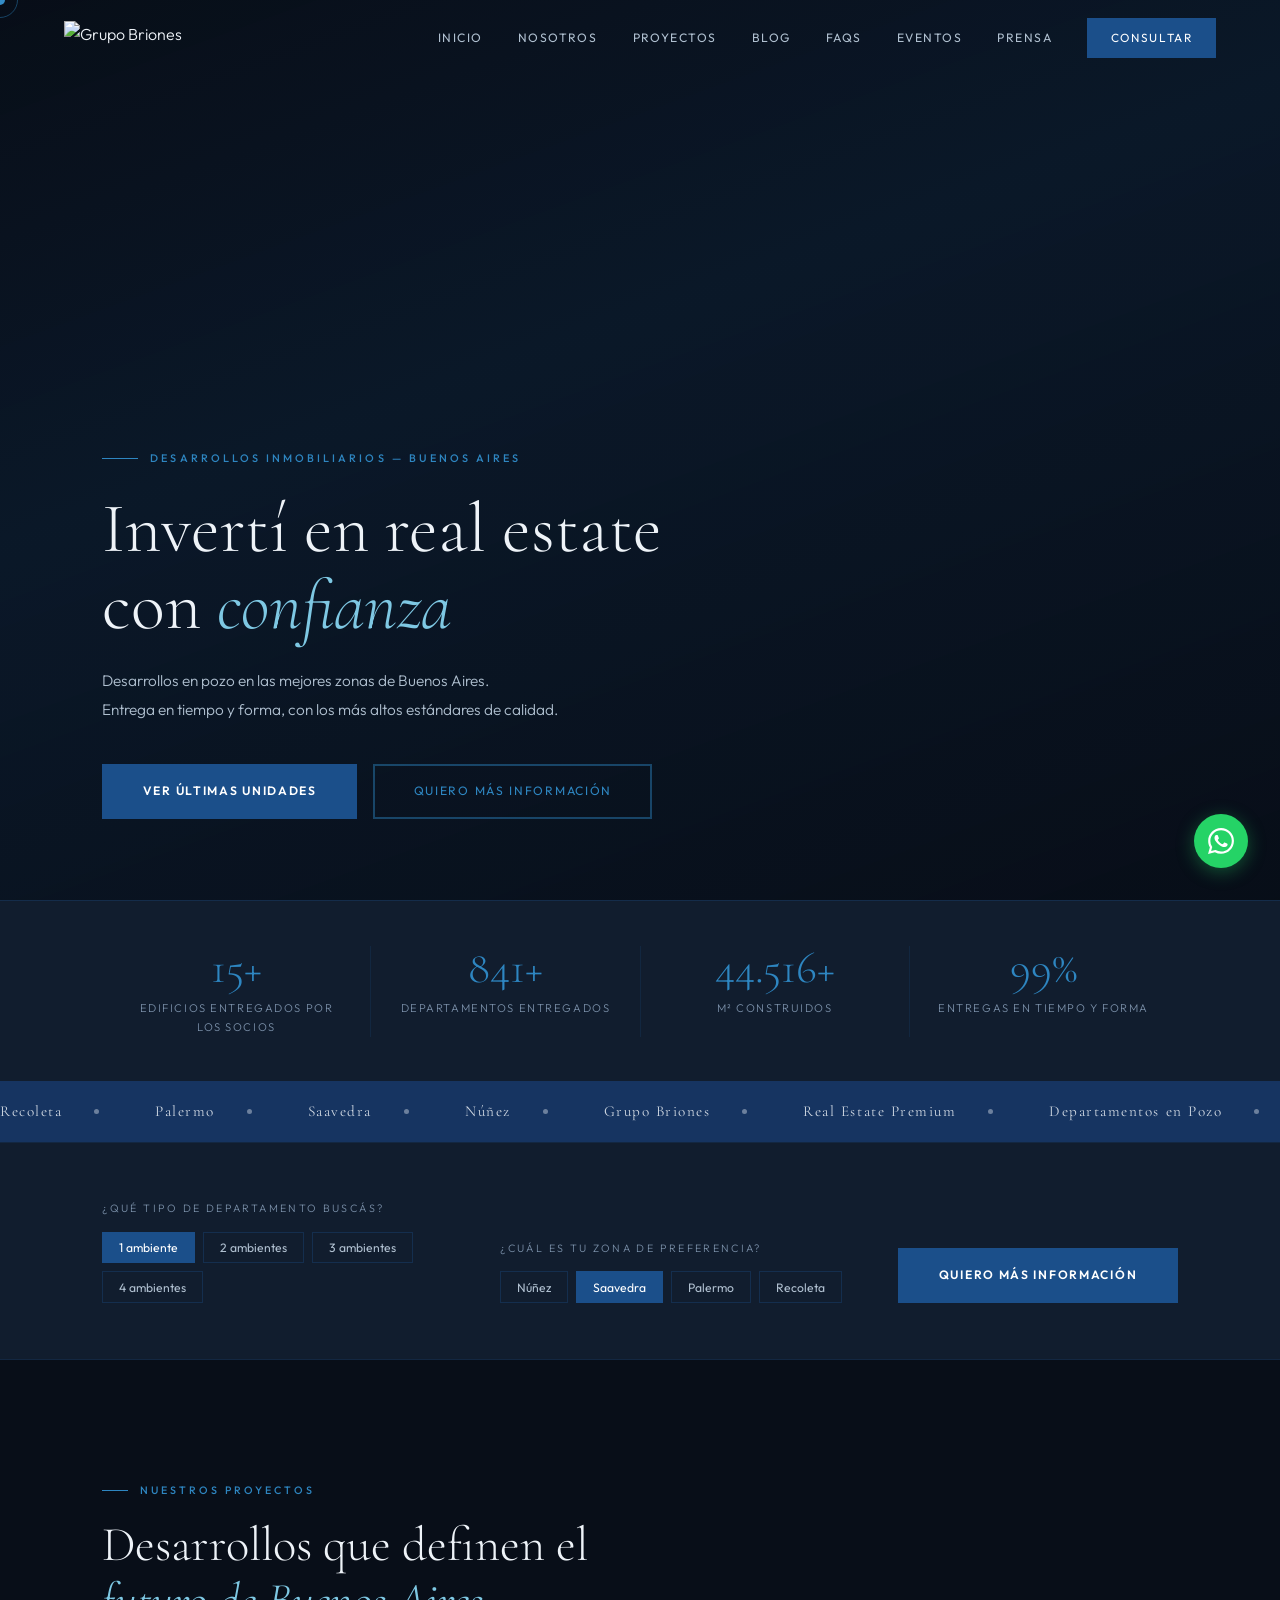
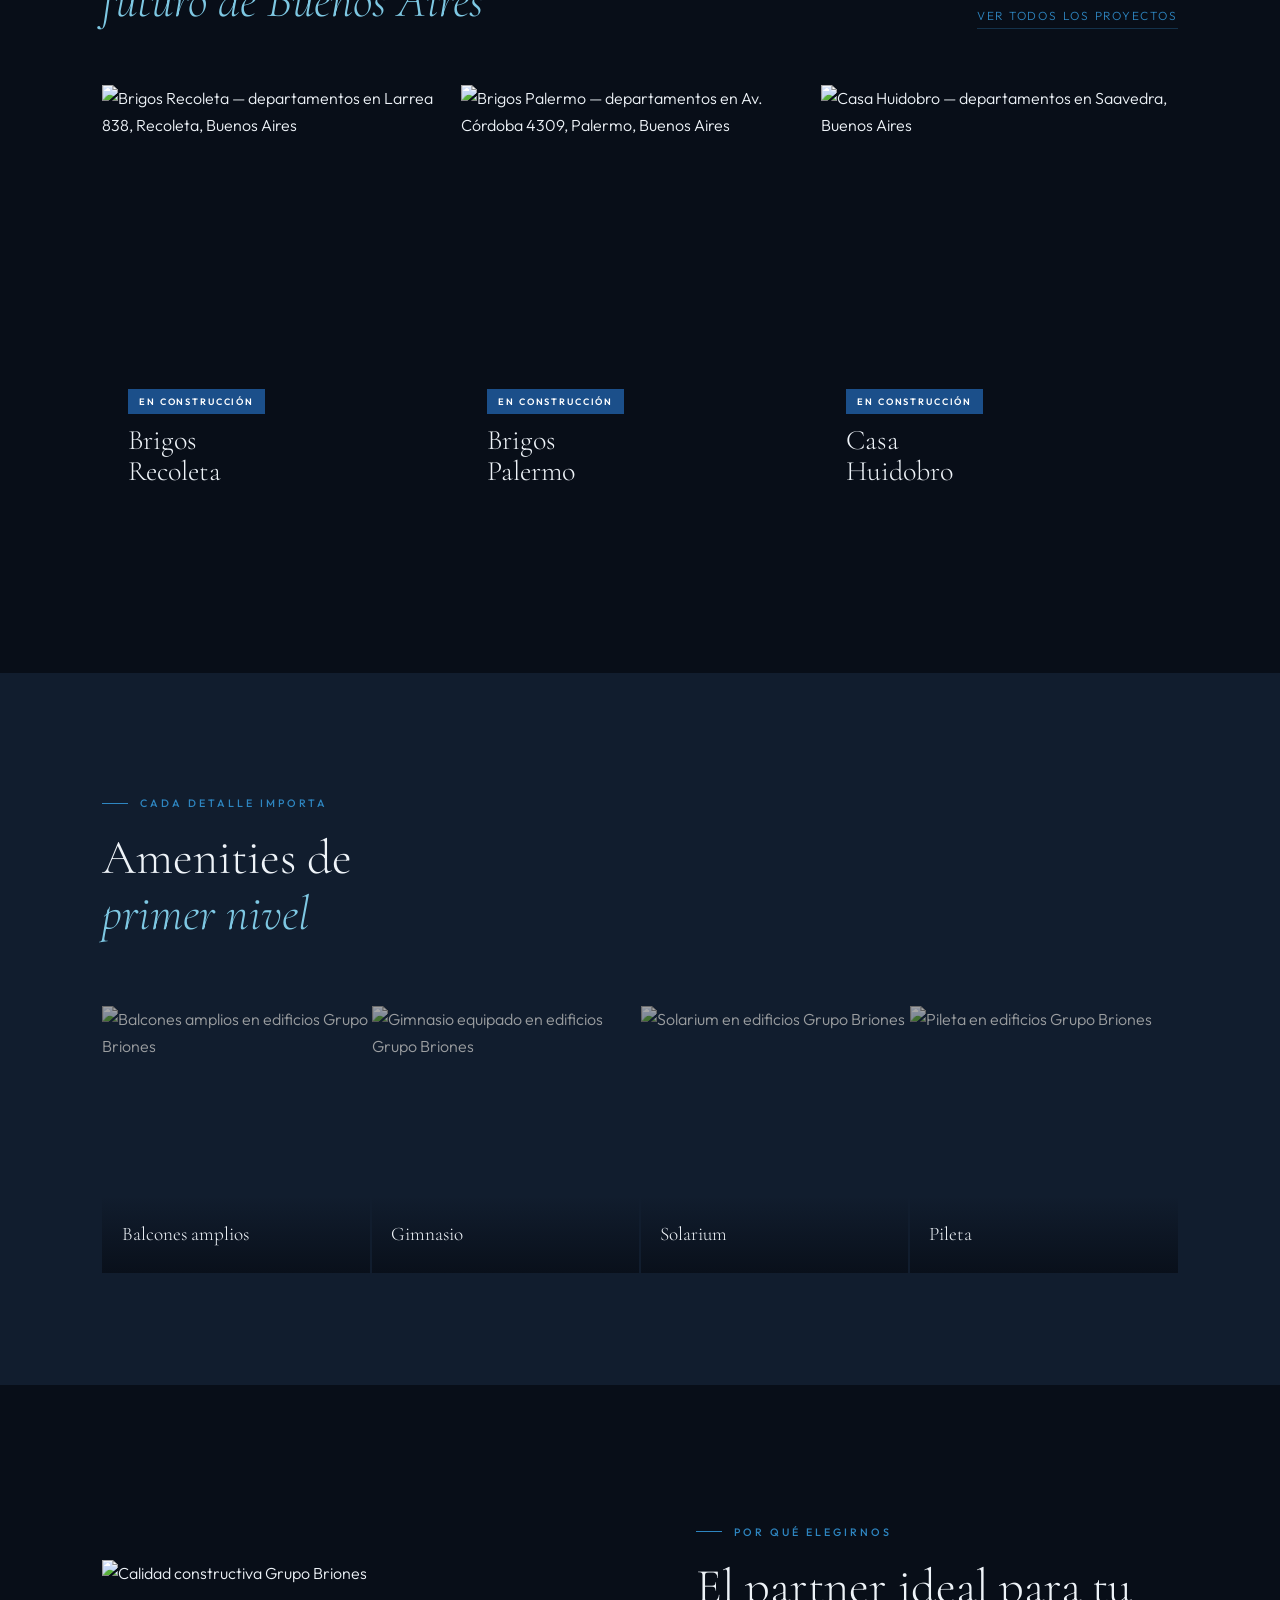
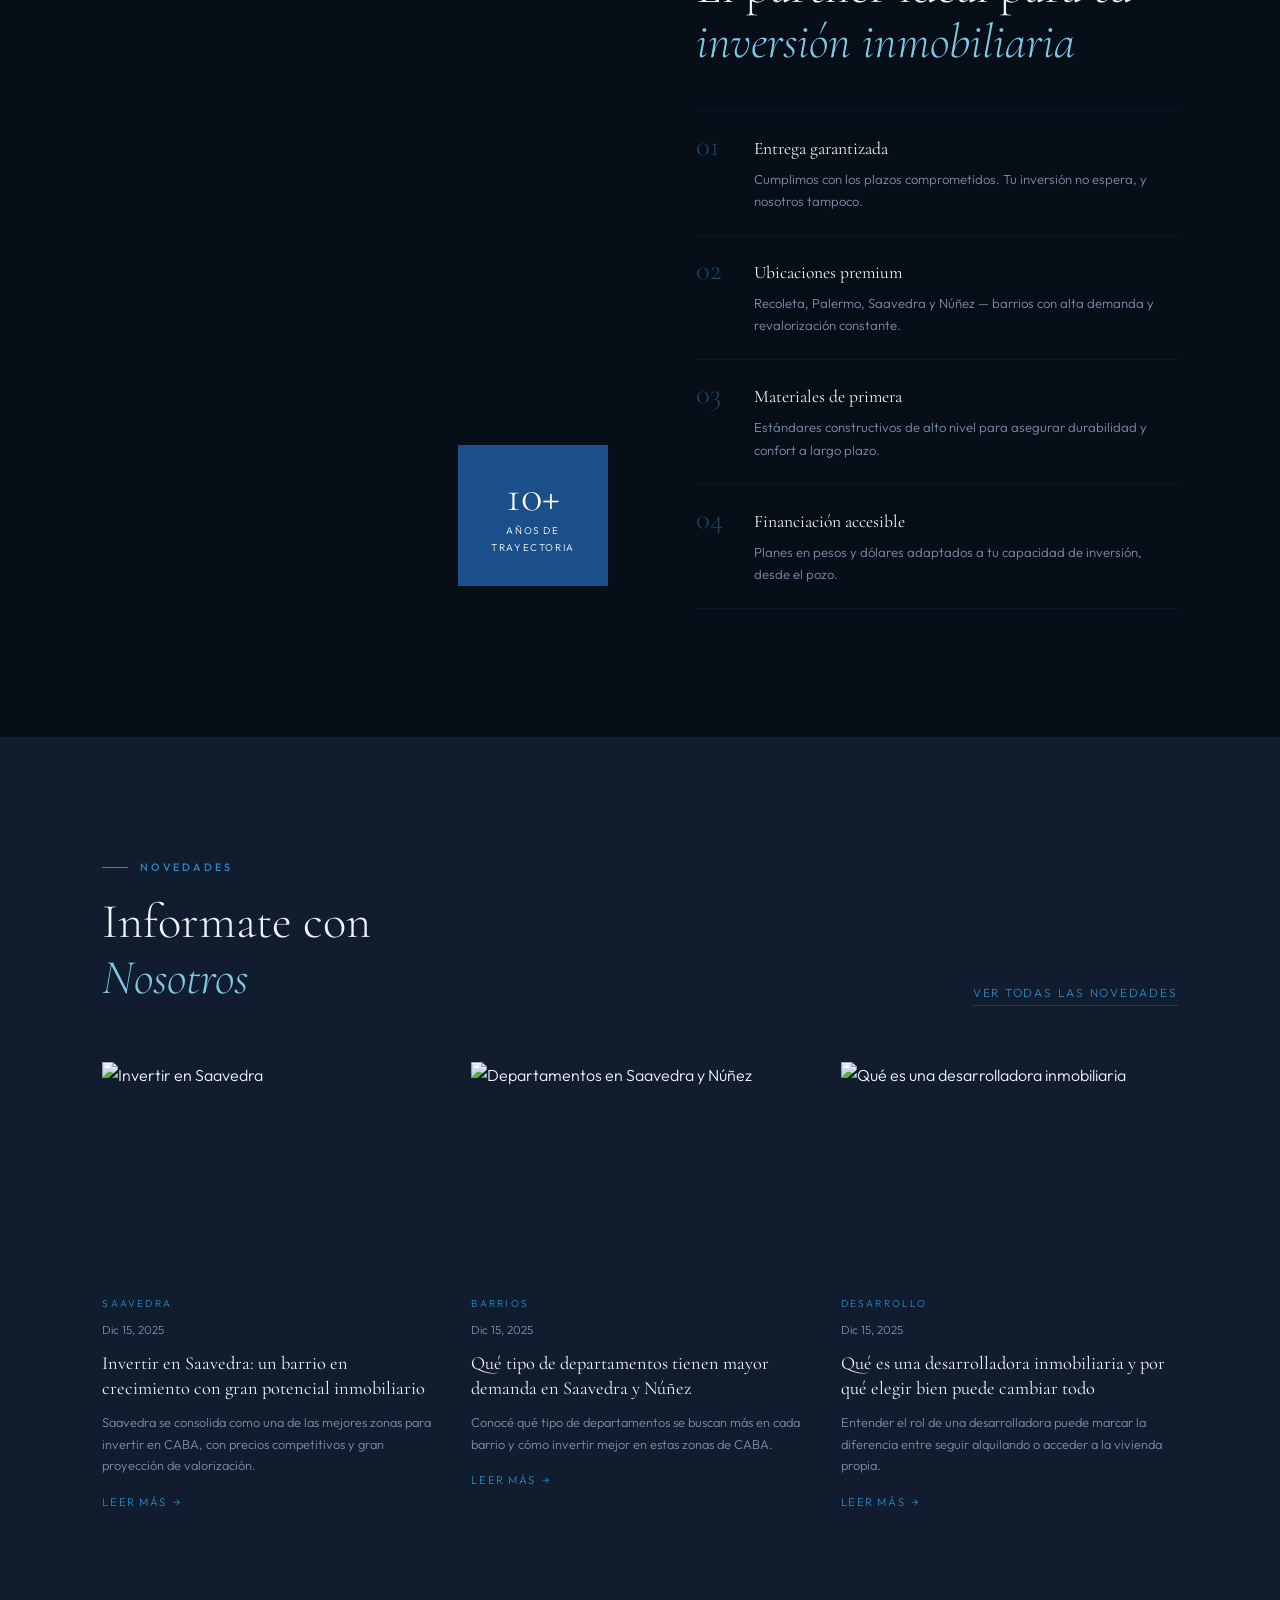
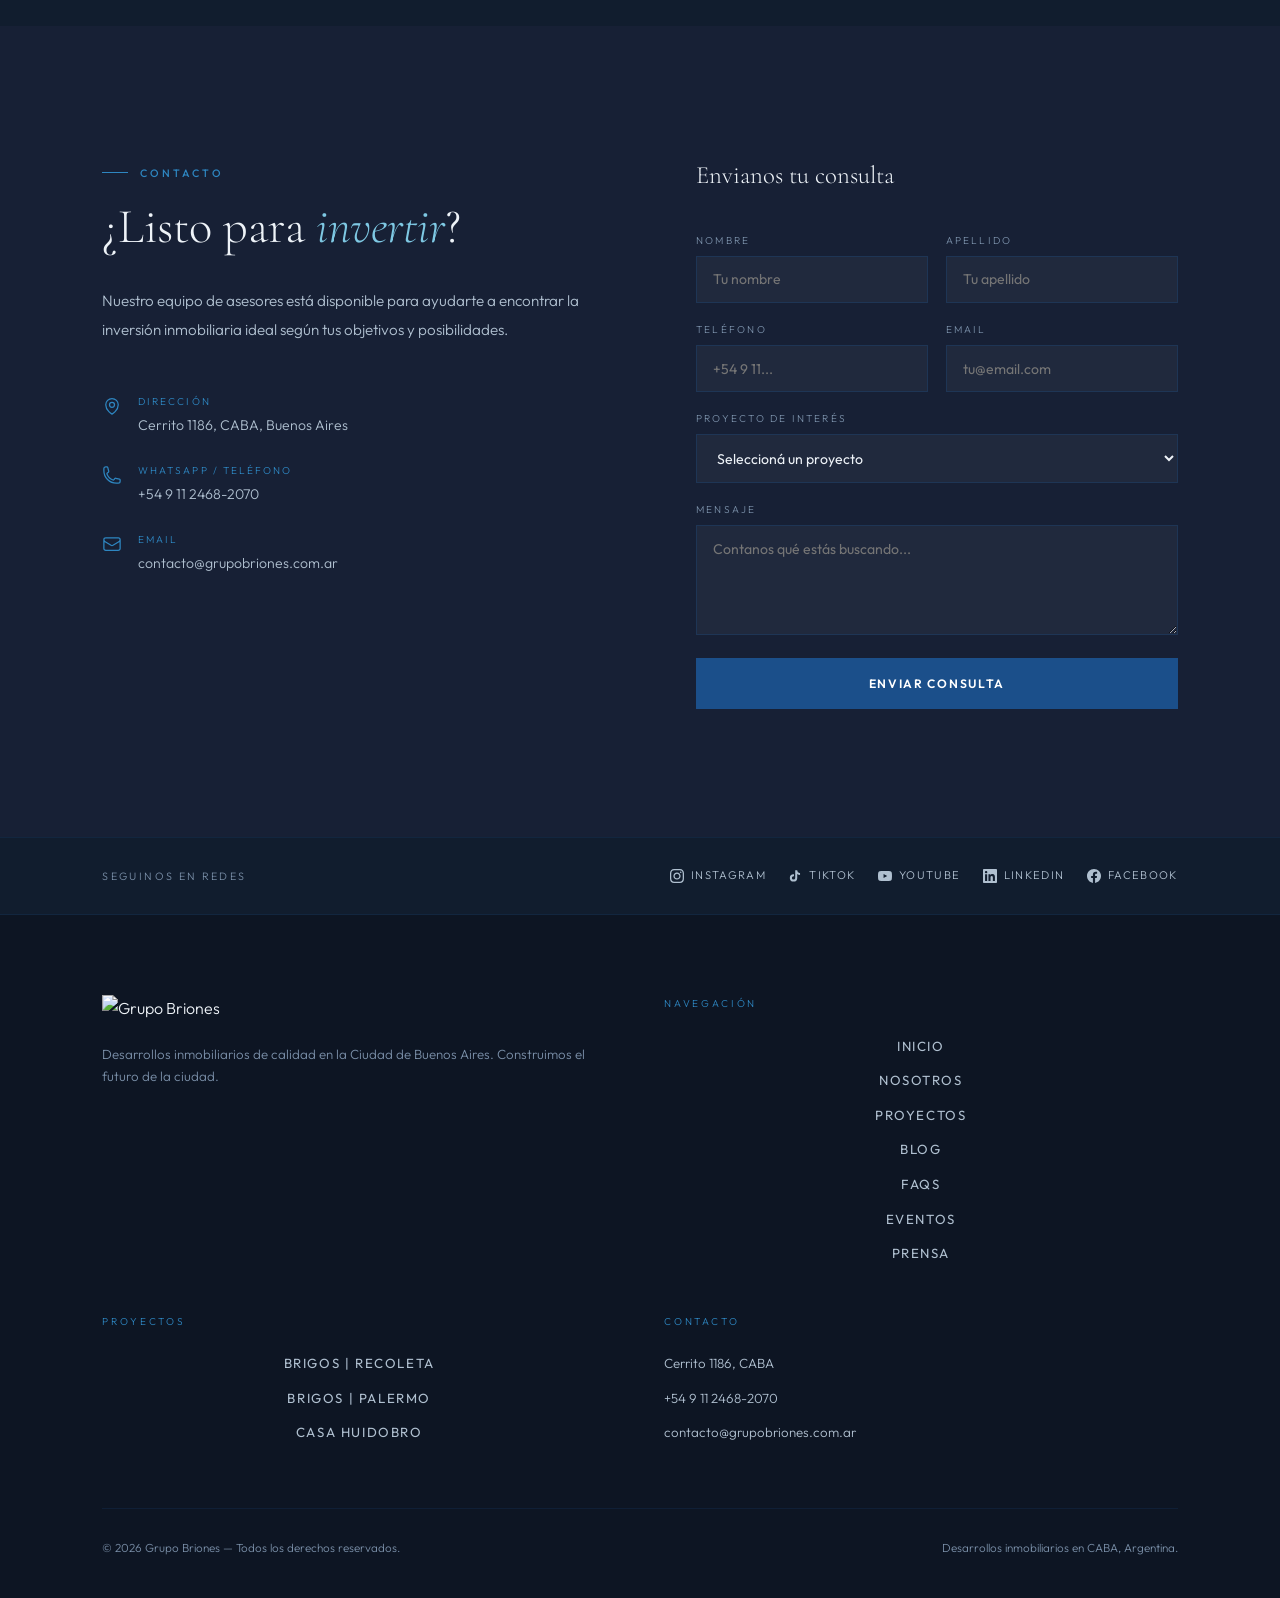
==== commit 3518641e: "Initial commit" ====
--- a/index.html
+++ b/index.html
@@ -76,10 +76,10 @@
   <!-- ── Mobile Menu ── -->
   <nav class="mobile-menu" id="mobileMenu" aria-label="Menú mobile">
     <a href="#inicio"                                          onclick="closeMobileMenu()">Inicio</a>
-    <a href="https://grupobriones.com.ar/nosotros"            onclick="closeMobileMenu()">Nosotros</a>
-    <a href="https://grupobriones.com.ar/proyectos"           onclick="closeMobileMenu()">Proyectos</a>
-    <a href="https://grupobriones.com.ar/blog"                onclick="closeMobileMenu()">Blog</a>
-    <a href="https://grupobriones.com.ar/faqs"                onclick="closeMobileMenu()">FAQs</a>
+    <a href="nosotros.html"                                   onclick="closeMobileMenu()">Nosotros</a>
+    <a href="proyectos.html"                                  onclick="closeMobileMenu()">Proyectos</a>
+    <a href="blog.html"                                       onclick="closeMobileMenu()">Blog</a>
+    <a href="faqs.html"                                       onclick="closeMobileMenu()">FAQs</a>
     <a href="#contact"                                         onclick="closeMobileMenu()">Contacto</a>
   </nav>
 
@@ -96,12 +96,12 @@
 
     <nav aria-label="Navegación principal">
       <a href="#inicio">Inicio</a>
-      <a href="https://grupobriones.com.ar/nosotros">Nosotros</a>
-      <a href="https://grupobriones.com.ar/proyectos">Proyectos</a>
-      <a href="https://grupobriones.com.ar/blog">Blog</a>
-      <a href="https://grupobriones.com.ar/faqs">FAQs</a>
-      <a href="https://grupobriones.com.ar/eventos">Eventos</a>
-      <a href="https://grupobriones.com.ar/prensa">Prensa</a>
+      <a href="nosotros.html">Nosotros</a>
+      <a href="proyectos.html">Proyectos</a>
+      <a href="blog.html">Blog</a>
+      <a href="faqs.html">FAQs</a>
+      <a href="eventos.html">Eventos</a>
+      <a href="prensa.html">Prensa</a>
       <a href="#contact" class="header-cta">Consultar</a>
     </nav>
 
@@ -128,7 +128,7 @@
         Entrega en tiempo y forma, con los más altos estándares de calidad.
       </p>
       <div class="hero-actions">
-        <a href="https://grupobriones.com.ar/proyectos" class="btn-primary">Ver Últimas Unidades</a>
+        <a href="proyectos.html" class="btn-primary">Ver Últimas Unidades</a>
         <a href="#contact"                              class="btn-outline">Quiero más información</a>
       </div>
     </div>
@@ -219,12 +219,12 @@
           Desarrollos que definen el<br><em>futuro de Buenos Aires</em>
         </h2>
       </div>
-      <a href="https://grupobriones.com.ar/proyectos" class="link-more reveal reveal-d2">Ver todos los proyectos</a>
+      <a href="proyectos.html" class="link-more reveal reveal-d2">Ver todos los proyectos</a>
     </div>
 
     <div class="projects-grid">
       <!-- Brigos Recoleta -->
-      <a href="https://grupobriones.com.ar/proyectos/brigos-recoleta" class="project-card reveal" aria-label="Ver proyecto Brigos Recoleta">
+      <a href="proyectos/brigos-recoleta.html" class="project-card reveal" aria-label="Ver proyecto Brigos Recoleta">
         <img src="https://images.ctfassets.net/384t5rgvotiw/75FZD0MVLYo1oTR1czbWaC/01404c7892fa045b91e9e2a444a3dd87/WhatsApp_Image_2025-12-18_at_16.08.40__1_.jpeg?fm=webp&q=80&w=900"
              alt="Brigos Recoleta — departamentos en Larrea 838, Recoleta, Buenos Aires"
              loading="lazy" width="900" height="1200" />
@@ -238,7 +238,7 @@
       </a>
 
       <!-- Brigos Palermo -->
-      <a href="https://grupobriones.com.ar/proyectos/cordoba" class="project-card reveal reveal-d1" aria-label="Ver proyecto Brigos Palermo">
+      <a href="proyectos/cordoba.html" class="project-card reveal reveal-d1" aria-label="Ver proyecto Brigos Palermo">
         <img src="https://images.ctfassets.net/384t5rgvotiw/64AVCncUotB2lsf9LPptoE/2cf25d99ab3af7ff9a64c53638b53b16/WhatsApp_Image_2025-11-20_at_15.26.21__1_.jpeg?fm=webp&q=80&w=900"
              alt="Brigos Palermo — departamentos en Av. Córdoba 4309, Palermo, Buenos Aires"
              loading="lazy" width="900" height="1200" />
@@ -252,7 +252,7 @@
       </a>
 
       <!-- Casa Huidobro -->
-      <a href="https://grupobriones.com.ar/proyectos/casa-huidobro" class="project-card reveal reveal-d2" aria-label="Ver proyecto Casa Huidobro">
+      <a href="proyectos/casa-huidobro.html" class="project-card reveal reveal-d2" aria-label="Ver proyecto Casa Huidobro">
         <img src="https://images.ctfassets.net/384t5rgvotiw/1WcoyvAJg3UL92TGDsL9tr/6b160a4ffdbcf6108d6348e4624ad39a/WhatsApp_Image_2025-11-20_at_11.51.22.jpg?fm=webp&q=80&w=900"
              alt="Casa Huidobro — departamentos en Saavedra, Buenos Aires"
              loading="lazy" width="900" height="1200" />
@@ -360,11 +360,11 @@
           Informate con<br><em>Nosotros</em>
         </h2>
       </div>
-      <a href="https://grupobriones.com.ar/blog" class="link-more reveal reveal-d2">Ver todas las novedades</a>
+      <a href="blog.html" class="link-more reveal reveal-d2">Ver todas las novedades</a>
     </div>
 
     <div class="blog-grid">
-      <a href="https://grupobriones.com.ar/blog/invertir-en-saavedra-potencial-inmobiliario" class="blog-card reveal">
+      <a href="blog/invertir-en-saavedra-potencial-inmobiliario.html" class="blog-card reveal">
         <div class="blog-card-img">
           <img src="https://images.ctfassets.net/384t5rgvotiw/1bJLGspFZ2FflIcdUfeyG4/f9370dd2b5768cb0346409e8ec29a4b5/saavedra-oark.jpg?fm=webp&q=75&w=700"
                alt="Invertir en Saavedra" loading="lazy" />
@@ -376,7 +376,7 @@
         <span class="blog-more">Leer más</span>
       </a>
 
-      <a href="https://grupobriones.com.ar/blog/demanda-departamentos-saavedra-nunez" class="blog-card reveal reveal-d1">
+      <a href="blog/demanda-departamentos-saavedra-nunez.html" class="blog-card reveal reveal-d1">
         <div class="blog-card-img">
           <img src="https://images.ctfassets.net/384t5rgvotiw/1F29wrtJhlERI1ySQPltSQ/1d19fc99dda1262c899066aa8e2ab747/Aerial_view_of_Buenos_Aires__2009-03-28__1_.jpg?fm=webp&q=75&w=700"
                alt="Departamentos en Saavedra y Núñez" loading="lazy" />
@@ -388,7 +388,7 @@
         <span class="blog-more">Leer más</span>
       </a>
 
-      <a href="https://grupobriones.com.ar/blog/que-es-una-desarrolladora-inmobiliaria" class="blog-card reveal reveal-d2">
+      <a href="blog/que-es-una-desarrolladora-inmobiliaria.html" class="blog-card reveal reveal-d2">
         <div class="blog-card-img">
           <img src="https://images.ctfassets.net/384t5rgvotiw/4V7ZdBgZ98kGZW1pq90RAI/eb90f1e7d0c319a40cffcfff7803294/WhatsApp_Image_2025-11-20_at_15.26.21.jpeg?fm=webp&q=75&w=700"
                alt="Qué es una desarrolladora inmobiliaria" loading="lazy" />
@@ -523,20 +523,20 @@
         <div class="footer-col-title">Navegación</div>
         <nav class="footer-links" aria-label="Footer navegación">
           <a href="#inicio">Inicio</a>
-          <a href="https://grupobriones.com.ar/nosotros">Nosotros</a>
-          <a href="https://grupobriones.com.ar/proyectos">Proyectos</a>
-          <a href="https://grupobriones.com.ar/blog">Blog</a>
-          <a href="https://grupobriones.com.ar/faqs">FAQs</a>
-          <a href="https://grupobriones.com.ar/eventos">Eventos</a>
-          <a href="https://grupobriones.com.ar/prensa">Prensa</a>
+          <a href="nosotros.html">Nosotros</a>
+          <a href="proyectos.html">Proyectos</a>
+          <a href="blog.html">Blog</a>
+          <a href="faqs.html">FAQs</a>
+          <a href="eventos.html">Eventos</a>
+          <a href="prensa.html">Prensa</a>
         </nav>
       </div>
       <div>
         <div class="footer-col-title">Proyectos</div>
         <nav class="footer-links" aria-label="Footer proyectos">
-          <a href="https://grupobriones.com.ar/proyectos/brigos-recoleta">Brigos | Recoleta</a>
-          <a href="https://grupobriones.com.ar/proyectos/cordoba">Brigos | Palermo</a>
-          <a href="https://grupobriones.com.ar/proyectos/casa-huidobro">Casa Huidobro</a>
+          <a href="proyectos/brigos-recoleta.html">Brigos | Recoleta</a>
+          <a href="proyectos/cordoba.html">Brigos | Palermo</a>
+          <a href="proyectos/casa-huidobro.html">Casa Huidobro</a>
         </nav>
       </div>
       <div>
--- a/assets/css/styles.css
+++ b/assets/css/styles.css
@@ -324,6 +324,106 @@
 /* ===== SECTION COMMON ===== */
 section { padding: 7rem 8vw; }
 
+/* ===== INTERNAL PAGES (shared) ===== */
+.page-main { padding-top: 92px; }
+
+.page-hero {
+  position: relative;
+  padding: 7.5rem 8vw 4.5rem;
+  overflow: hidden;
+  background: var(--black);
+}
+.page-hero::before {
+  content: '';
+  position: absolute; inset: 0;
+  background-image: url('https://grupobriones.com.ar/_next/image?url=%2Fimages%2Fhero%2F1.jpeg&w=2400&q=75');
+  background-size: cover;
+  background-position: center;
+  filter: saturate(0.9) brightness(0.7);
+  transform: scale(1.02);
+}
+.page-hero::after {
+  content: '';
+  position: absolute; inset: 0;
+  background: linear-gradient(
+    160deg,
+    rgba(8,14,24,0.70) 0%,
+    rgba(13,33,55,0.55) 45%,
+    rgba(8,14,24,0.95) 100%
+  );
+}
+.page-hero-inner {
+  position: relative;
+  z-index: 1;
+  max-width: 980px;
+}
+.page-kicker {
+  font-size: 0.68rem;
+  letter-spacing: 0.28em;
+  text-transform: uppercase;
+  color: var(--blue-light);
+  font-weight: 500;
+  margin-bottom: 1rem;
+}
+.page-title {
+  font-family: var(--font-display);
+  font-size: clamp(2.4rem, 4.6vw, 4.4rem);
+  font-weight: 300;
+  line-height: 1.12;
+  color: var(--white);
+  margin-bottom: 1.2rem;
+}
+.page-title em { font-style: italic; color: #7EC8E3; }
+.page-subtitle {
+  max-width: 680px;
+  color: var(--grey-light);
+  font-size: 0.95rem;
+  line-height: 1.9;
+}
+.page-actions { margin-top: 2rem; display: flex; gap: 1rem; flex-wrap: wrap; }
+
+.content-shell {
+  max-width: 980px;
+}
+.content-prose {
+  max-width: 820px;
+  color: var(--grey-light);
+  font-size: 0.95rem;
+  line-height: 1.95;
+}
+.content-prose p { margin: 0 0 1.2rem; }
+.content-prose h3 {
+  font-family: var(--font-display);
+  font-size: 1.55rem;
+  font-weight: 400;
+  color: var(--white);
+  margin: 2.2rem 0 0.8rem;
+}
+.content-prose ul { list-style: none; margin: 1.2rem 0 1.6rem; padding: 0; }
+.content-prose li {
+  padding: 0.75rem 0;
+  border-bottom: 1px solid rgba(27,79,138,0.18);
+}
+.content-prose li strong { color: var(--white); font-weight: 500; }
+
+.meta-row {
+  display: flex;
+  gap: 1.2rem;
+  flex-wrap: wrap;
+  margin-top: 1.2rem;
+  color: var(--grey);
+  font-size: 0.78rem;
+  letter-spacing: 0.08em;
+}
+.meta-pill {
+  border: 1px solid rgba(27,79,138,0.3);
+  padding: 0.35rem 0.65rem;
+  color: var(--grey-light);
+  text-transform: uppercase;
+  font-size: 0.62rem;
+  letter-spacing: 0.22em;
+}
+
 .section-tag {
   display: inline-flex; align-items: center; gap: 12px;
   margin-bottom: 1.1rem;
@@ -735,6 +835,8 @@
   .blog-grid { grid-template-columns: 1fr 1fr; }
   .search-grid { grid-template-columns: 1fr 1fr; }
   .search-grid .btn-primary { grid-column: 1 / -1; width: fit-content; }
+
+  .page-hero { padding: 6.5rem 8vw 4rem; }
 }
 
 /* ── Mobile large (≤768px) ── */
@@ -763,6 +865,9 @@
   .footer-bottom { flex-direction: column; text-align: center; }
   .social-strip { flex-direction: column; text-align: center; justify-content: center; }
   .form-grid    { grid-template-columns: 1fr; }
+
+  .page-main { padding-top: 84px; }
+  .page-hero { padding: 6rem 6vw 3.5rem; }
 }
 
 /* ── Mobile small (≤480px) ── */
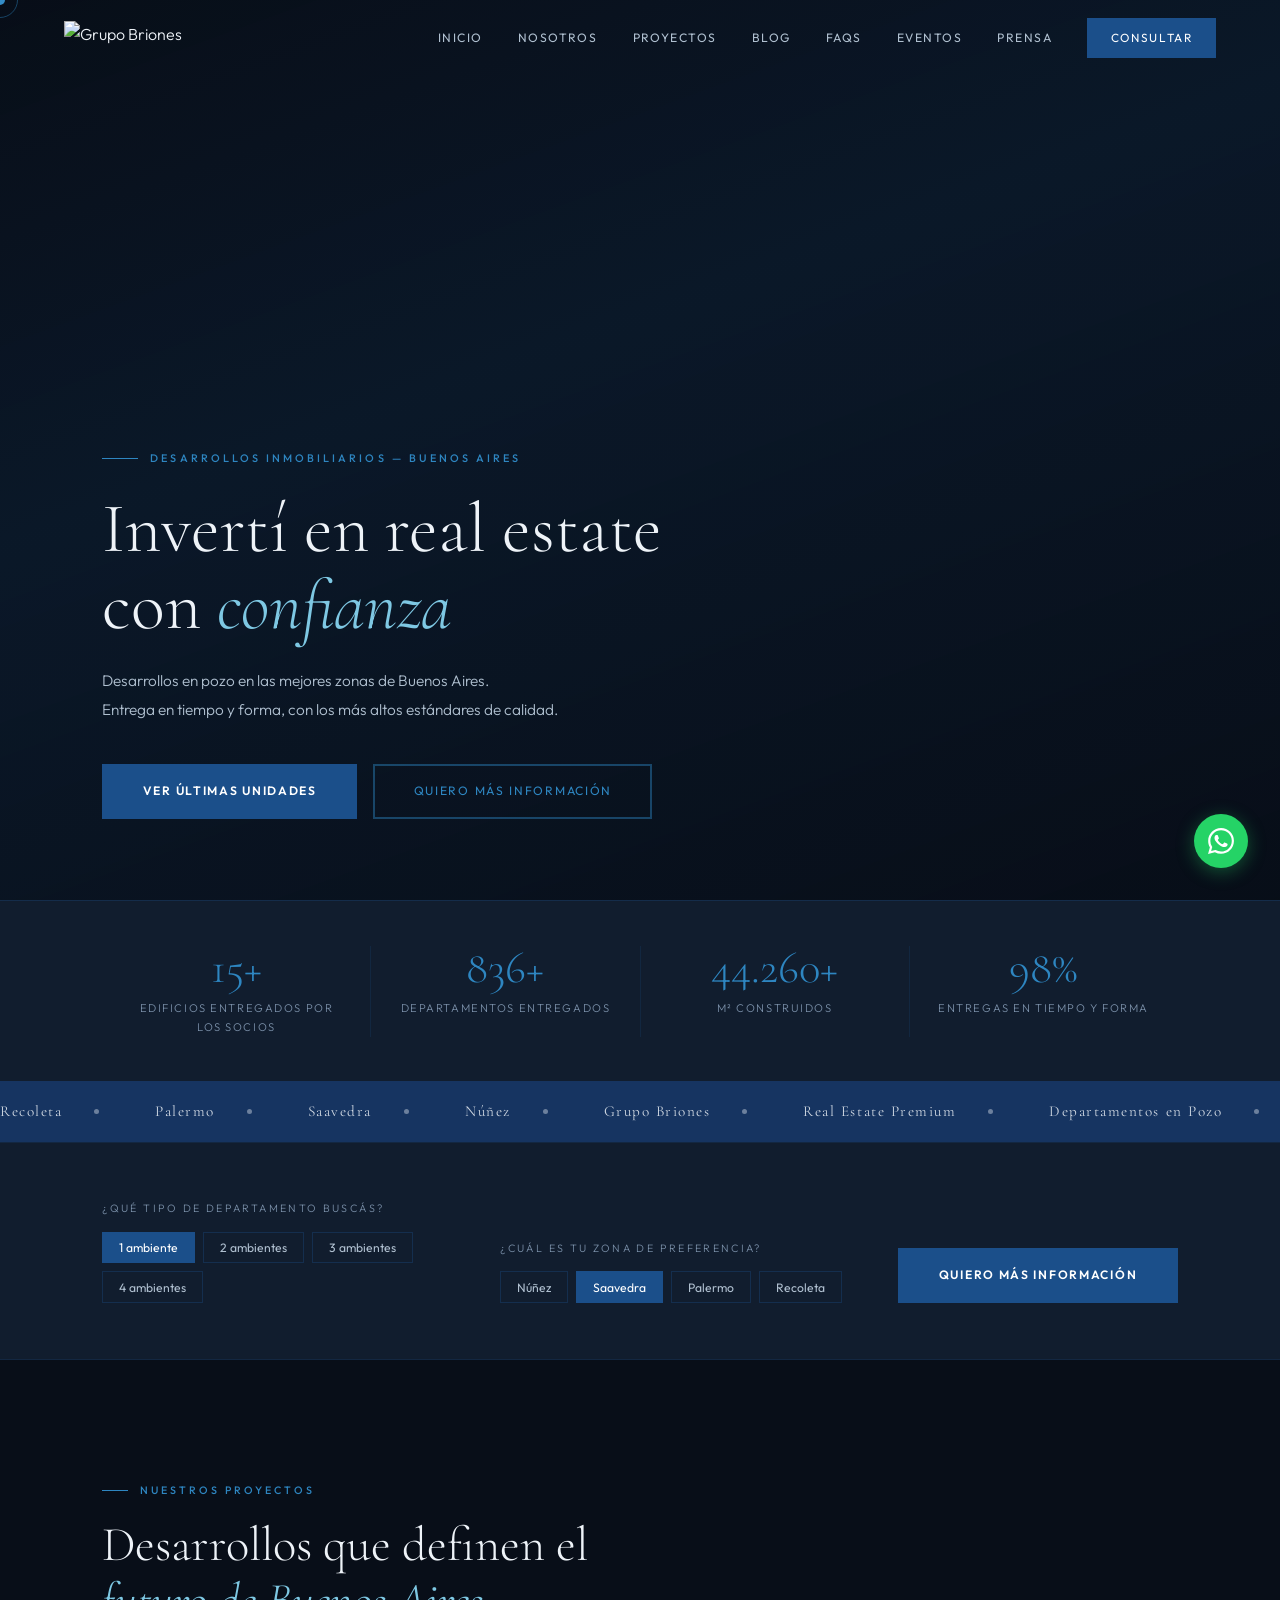
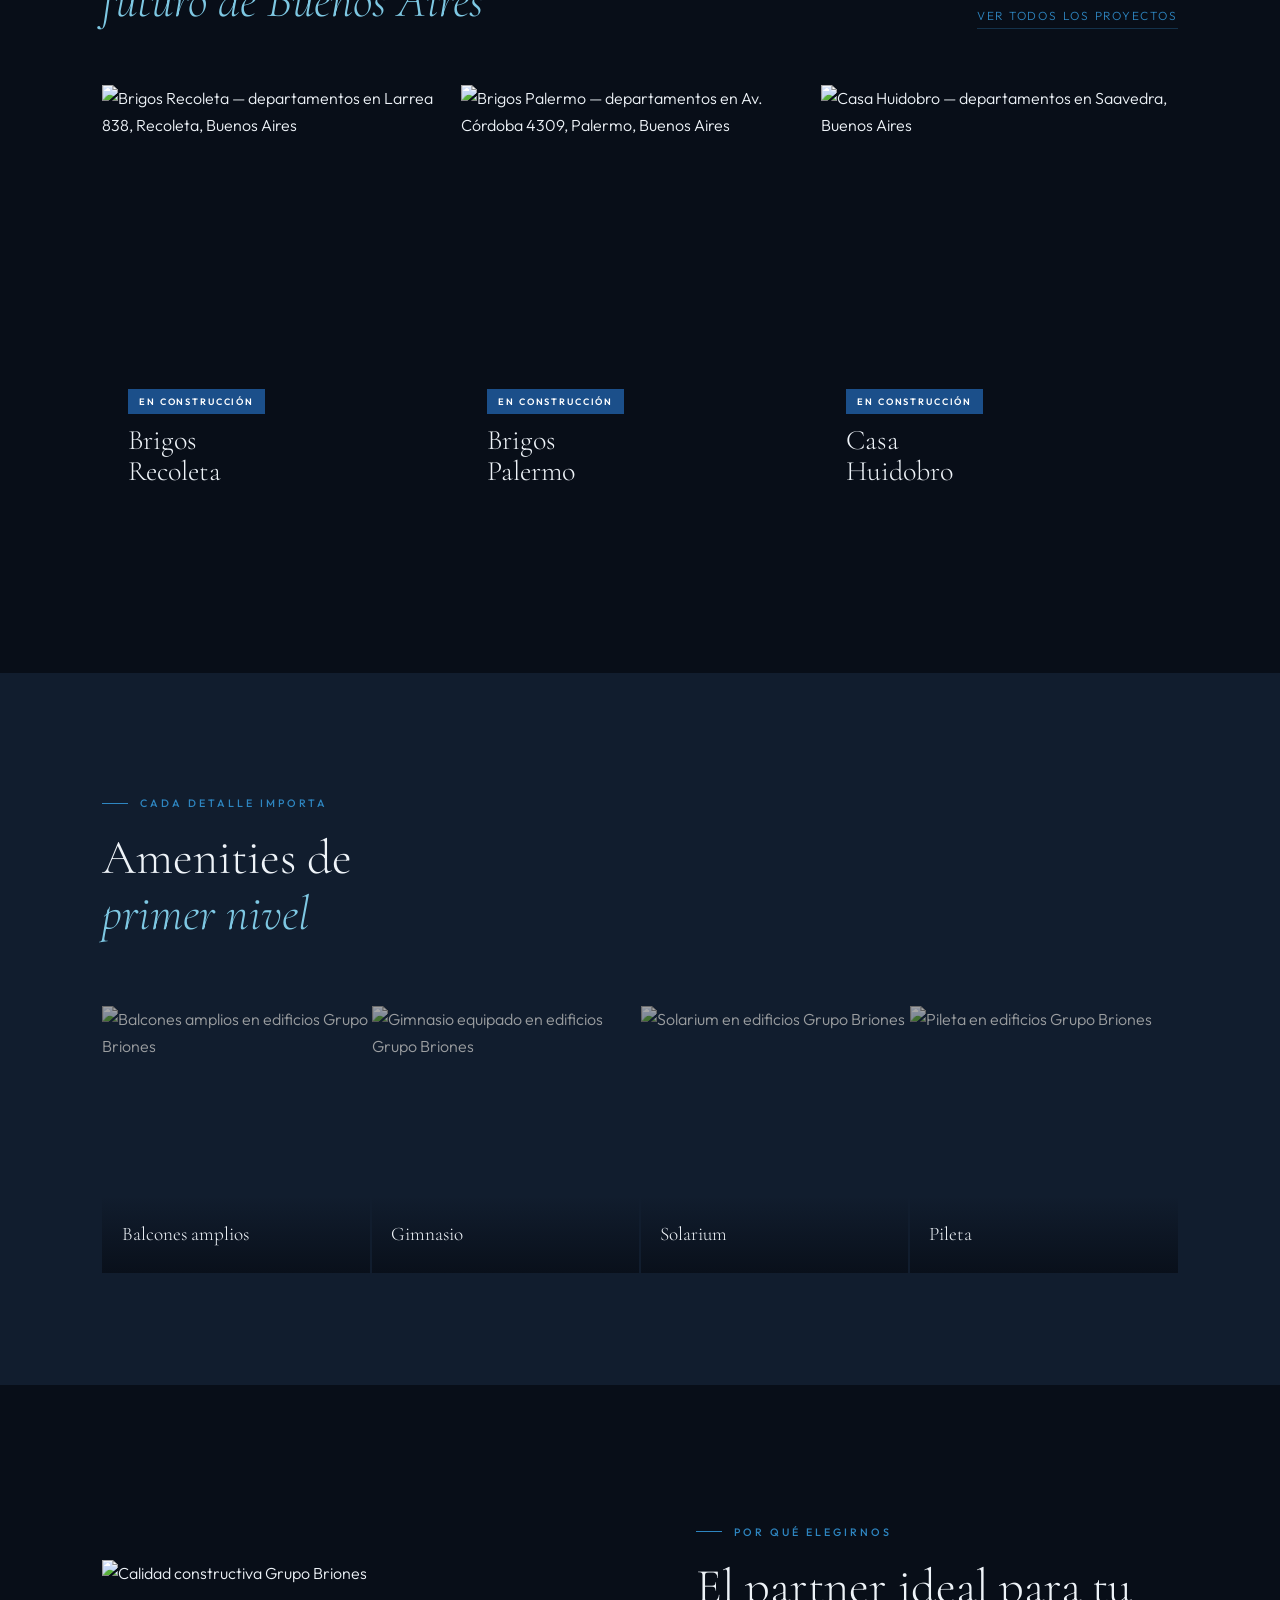
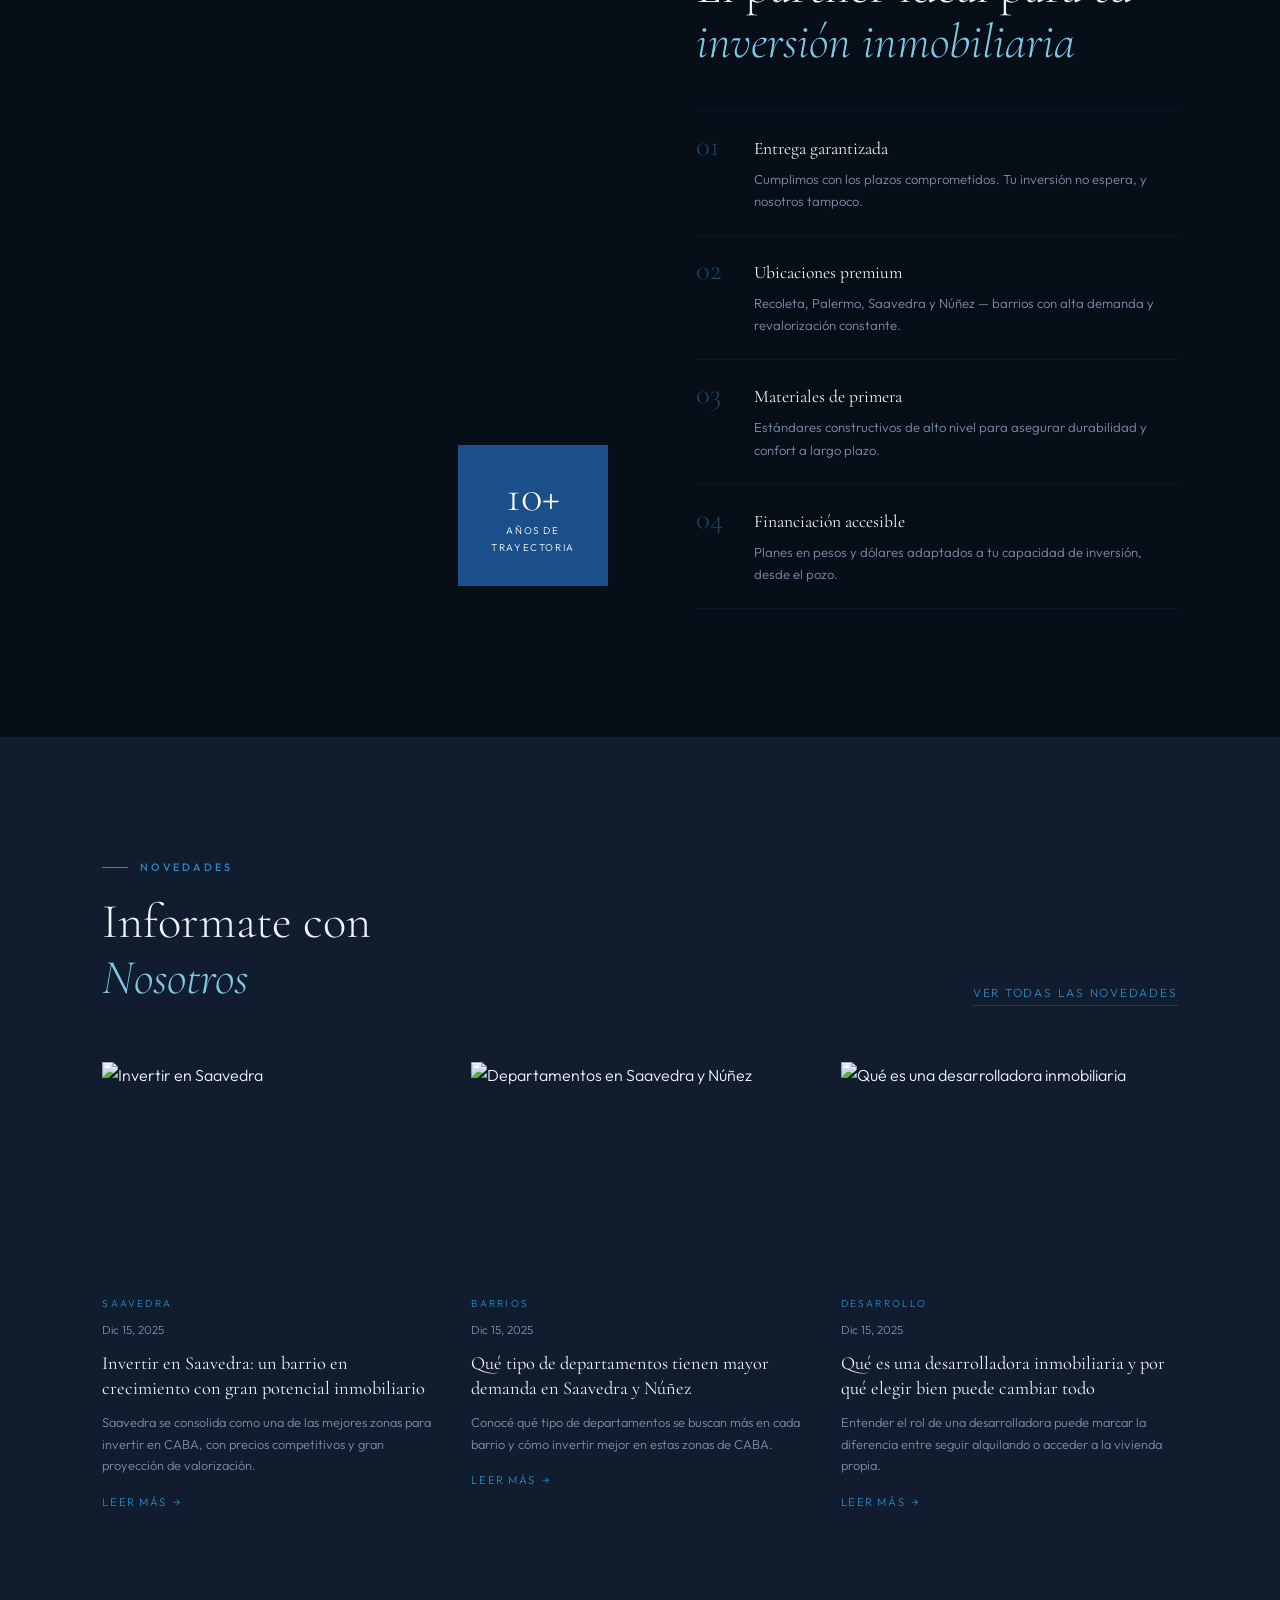
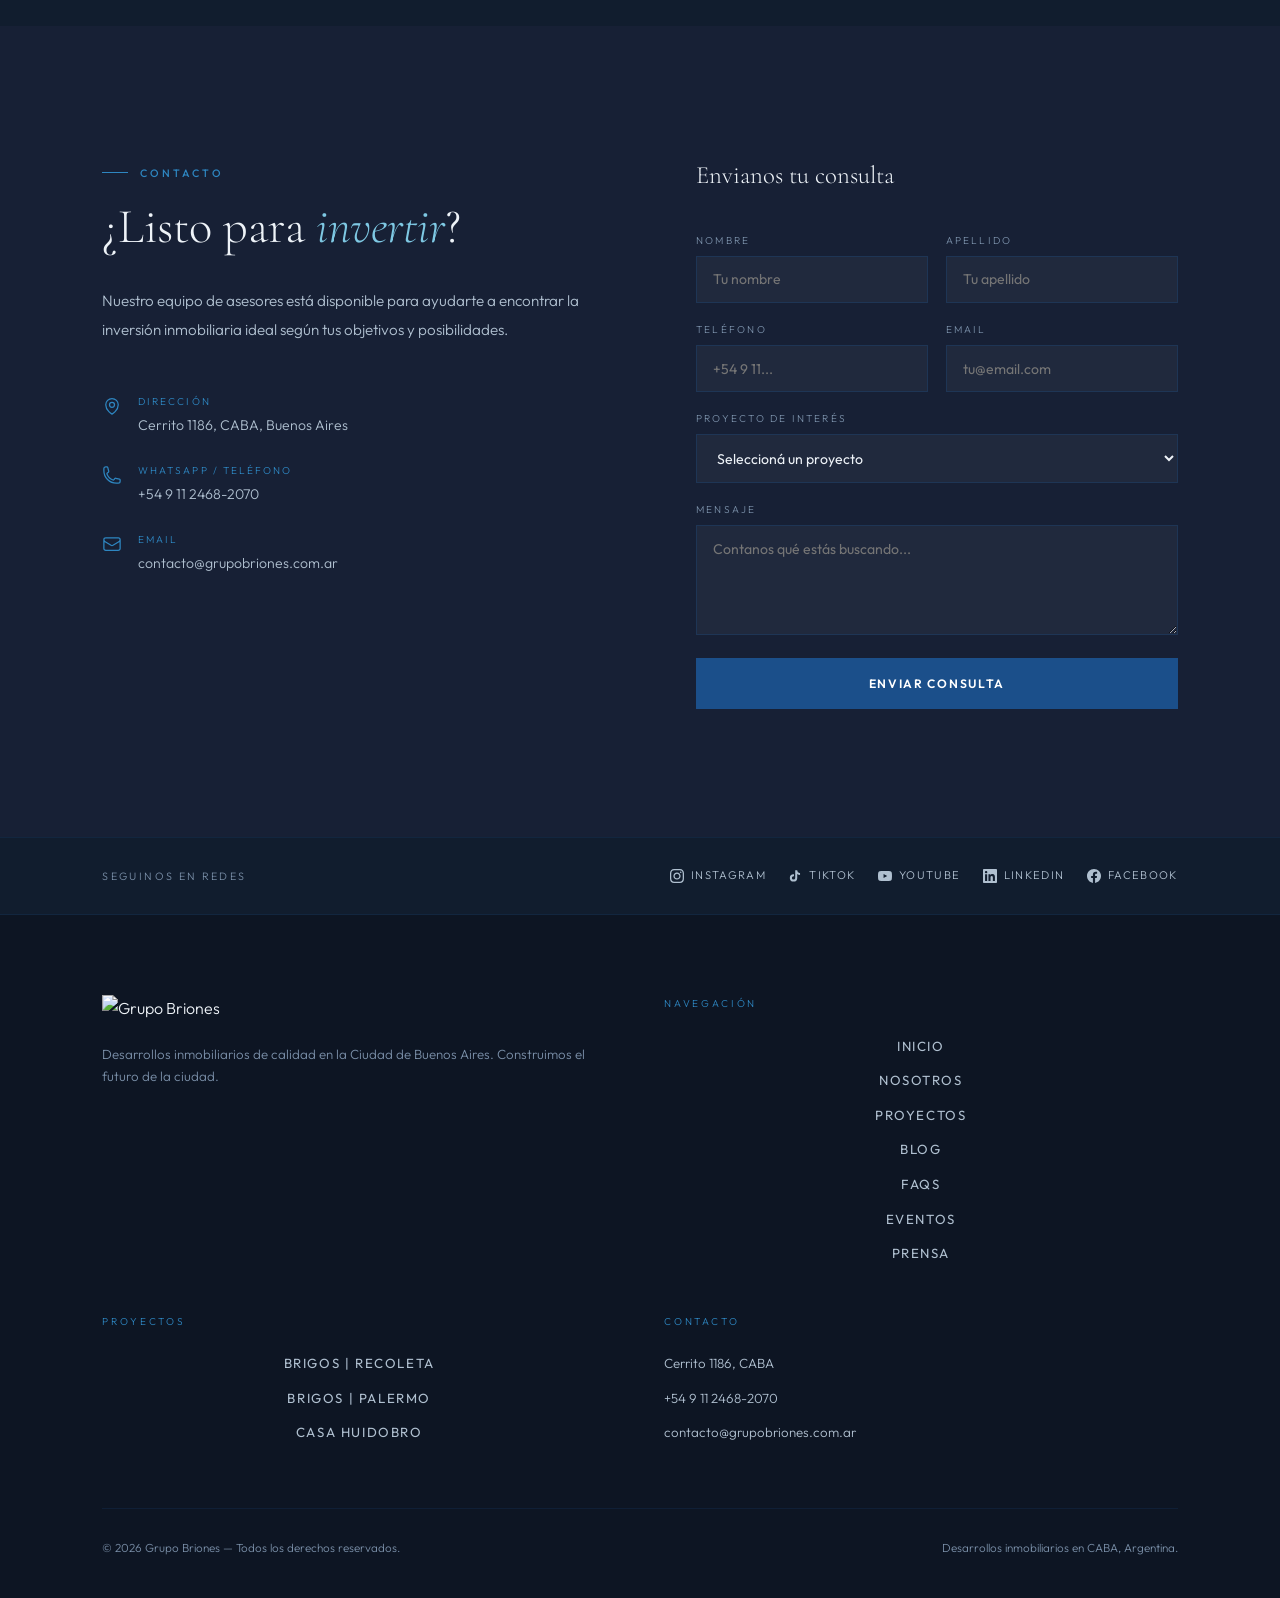
==== commit c27818f2: "Elimina enlaces canónicos y propiedades de URL en metadatos SEO en index.html" ====
--- a/index.html
+++ b/index.html
@@ -10,11 +10,9 @@
   <meta name="keywords"    content="desarrollos inmobiliarios Buenos Aires, departamentos en pozo CABA, invertir real estate Argentina, departamentos Recoleta, departamentos Palermo, departamentos Saavedra, Grupo Briones" />
   <meta name="author"      content="Grupo Briones" />
   <meta name="robots"      content="index, follow" />
-  <link rel="canonical"    href="https://grupobriones.com.ar/" />
 
   <!-- ── Open Graph ── -->
   <meta property="og:type"        content="website" />
-  <meta property="og:url"         content="https://grupobriones.com.ar/" />
   <meta property="og:title"       content="Grupo Briones | Desarrollos Inmobiliarios Premium en Buenos Aires" />
   <meta property="og:description" content="Invertí en real estate con confianza. Desarrollos en pozo en Recoleta, Palermo y Saavedra." />
   <meta property="og:image"       content="https://grupobriones.com.ar/_next/image?url=%2Fimages%2Fhero%2F1.jpeg&w=1200&q=80" />
@@ -33,7 +31,6 @@
     "@context": "https://schema.org",
     "@type": "RealEstateAgent",
     "name": "Grupo Briones",
-    "url": "https://grupobriones.com.ar",
     "logo": "https://grupobriones.com.ar/branding/inline-logo-white.png",
     "description": "Desarrollos inmobiliarios en pozo en las mejores zonas de Buenos Aires.",
     "address": {
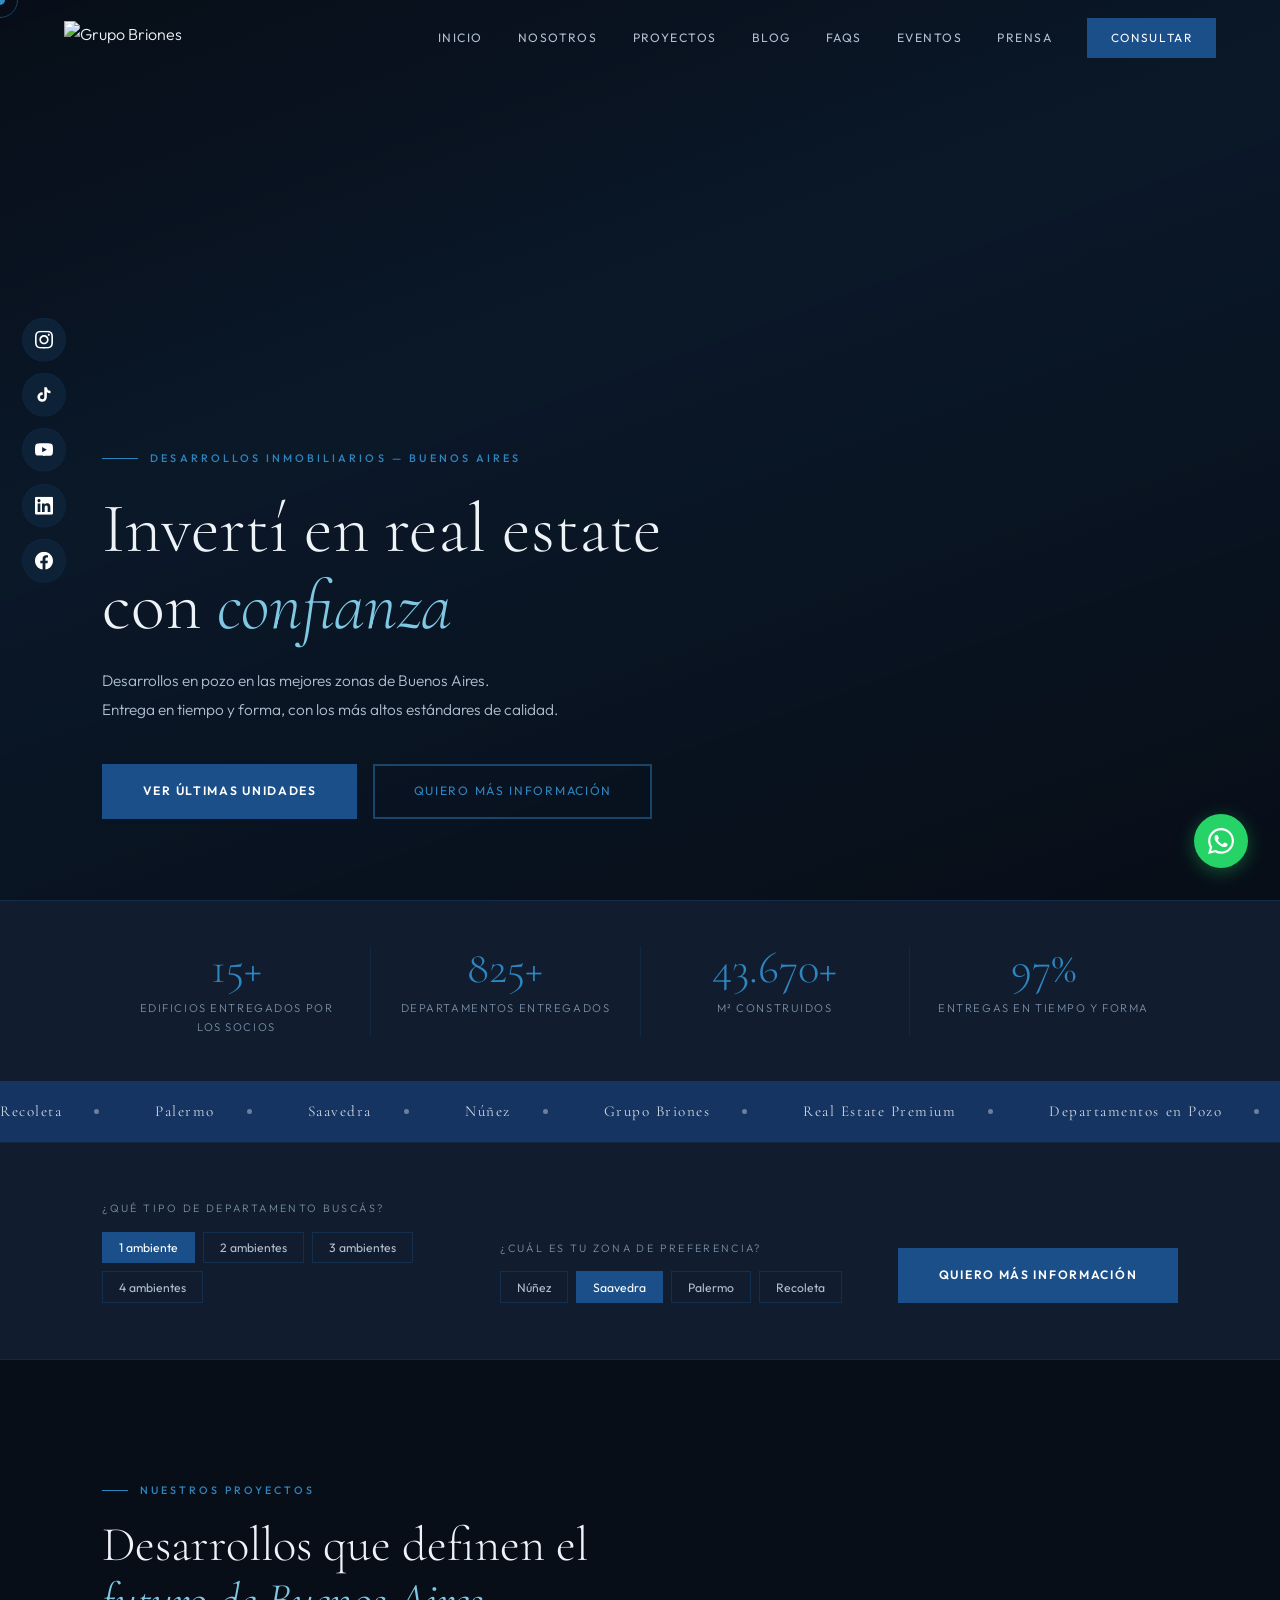
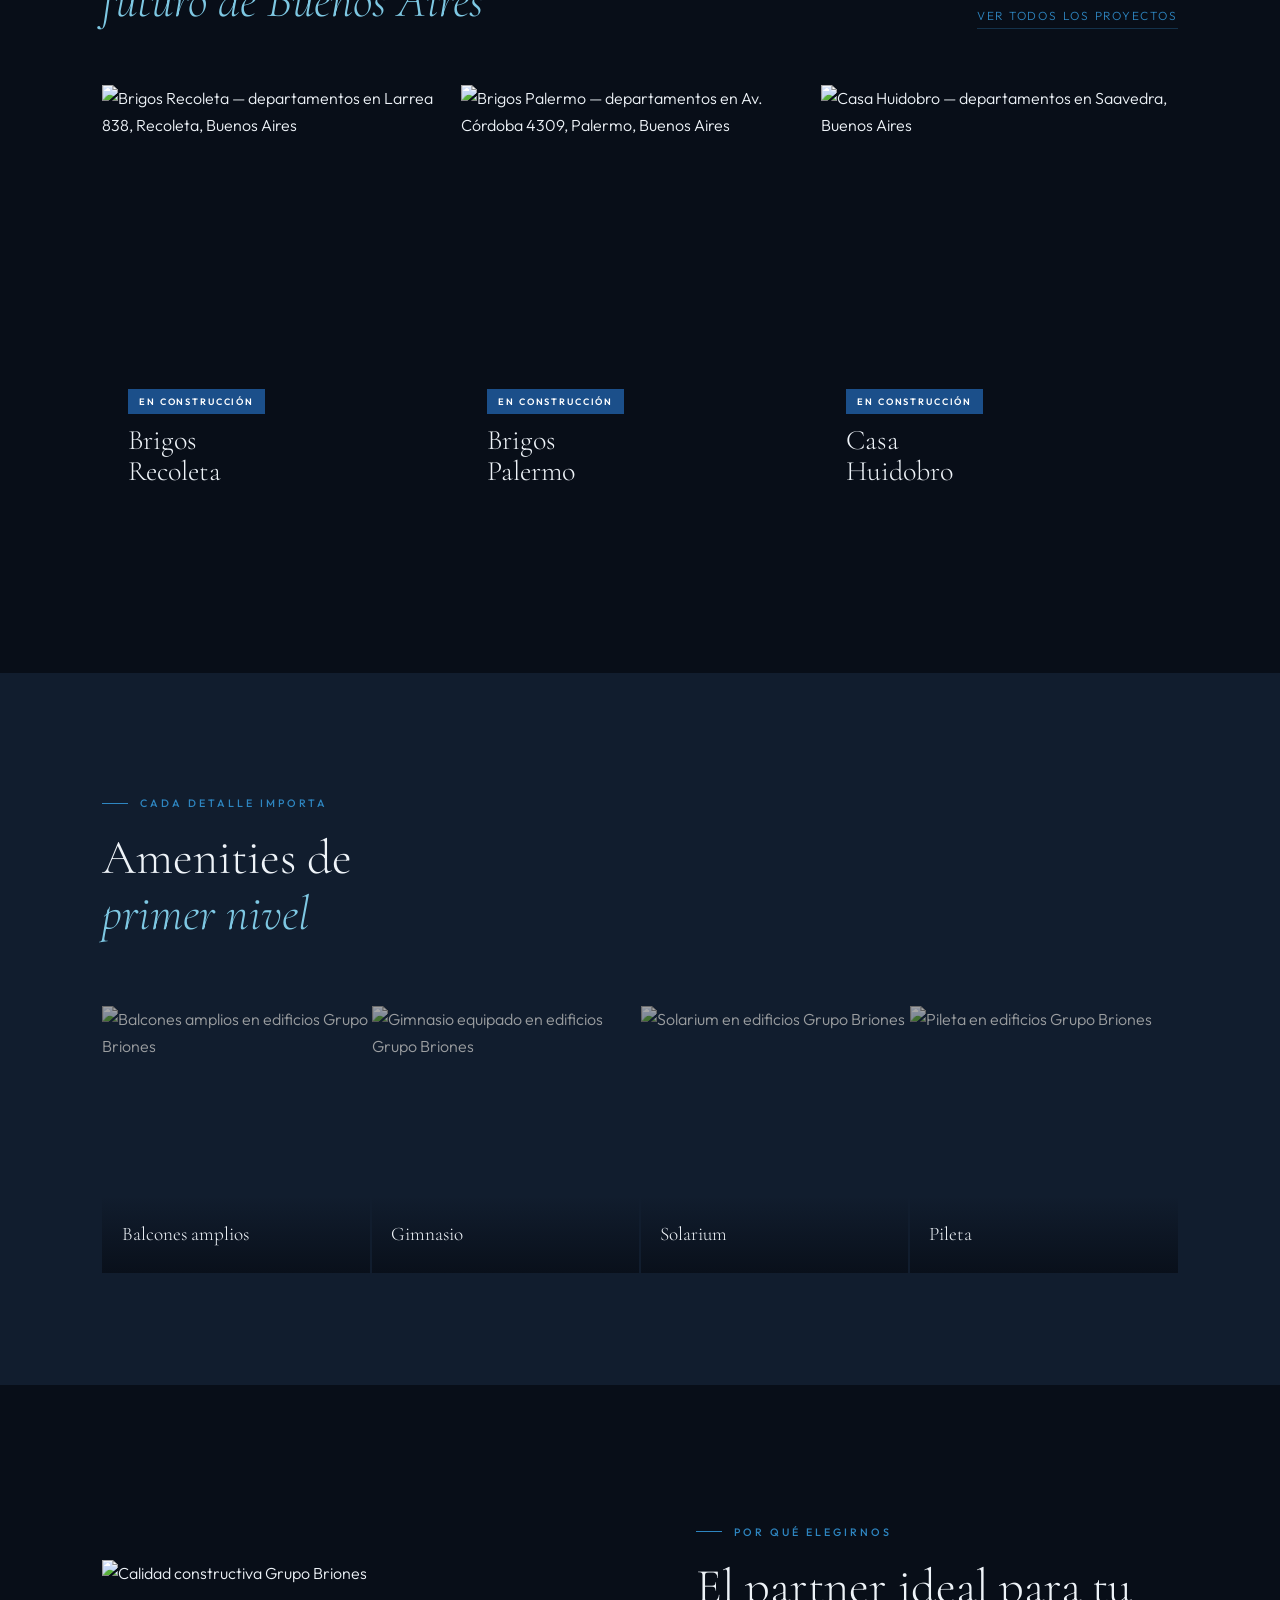
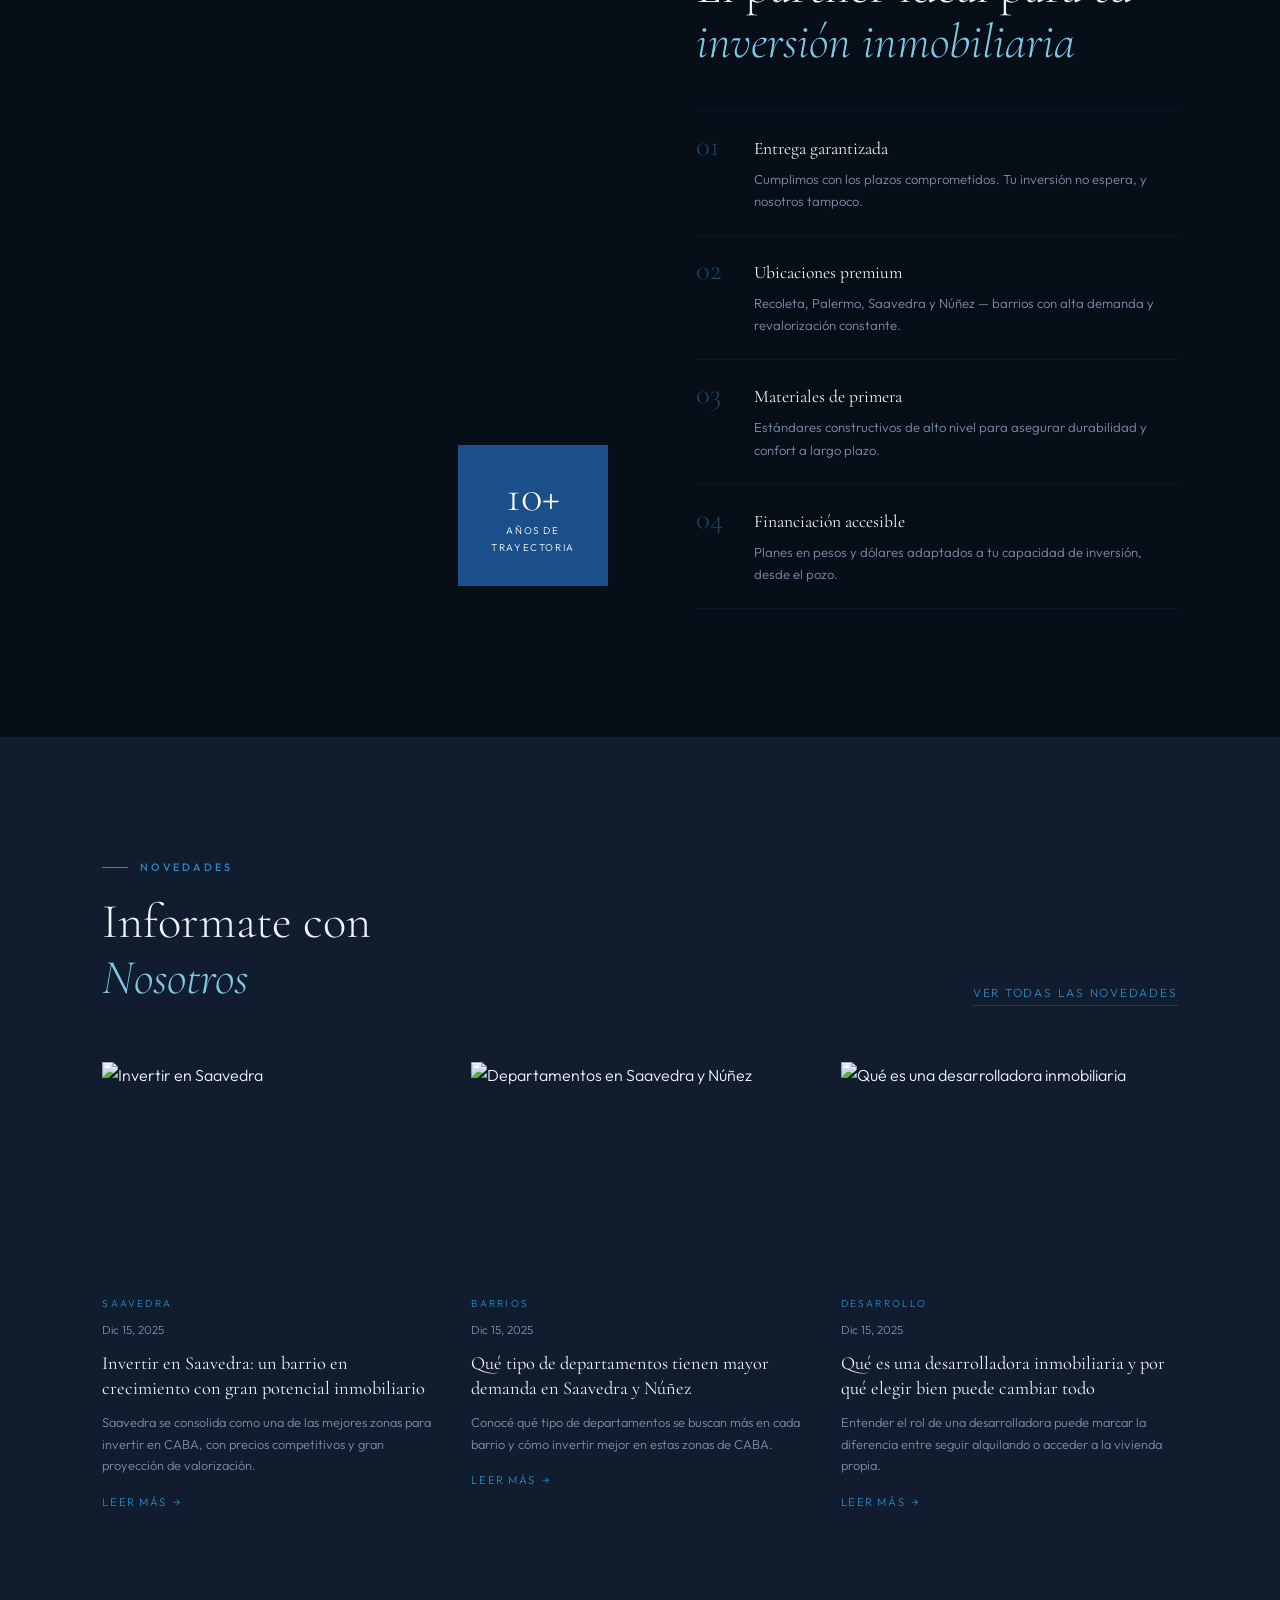
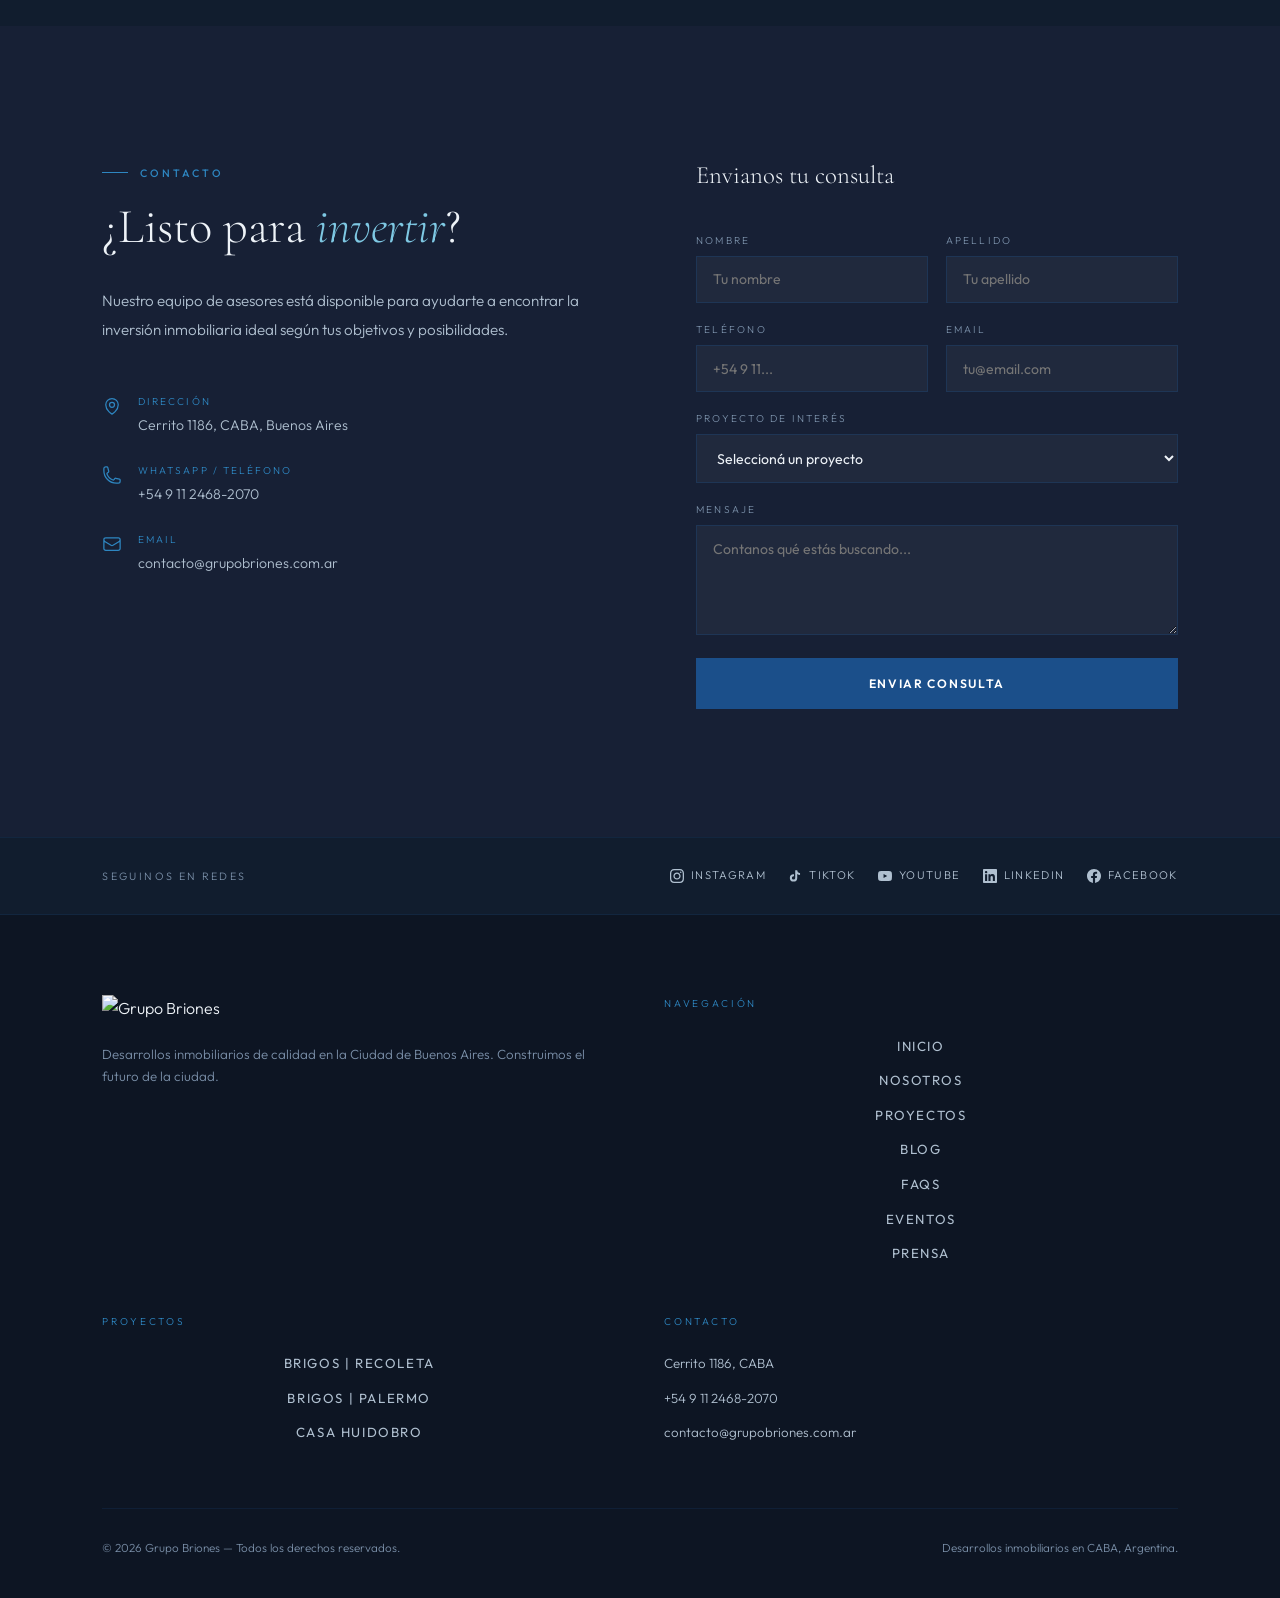
==== commit e7d0b548: "Añade enlaces de redes sociales flotantes en el footer de index.html y estilos correspondientes en s" ====
--- a/index.html
+++ b/index.html
@@ -70,6 +70,24 @@
     </svg>
   </a>
 
+  <div class="social-float" aria-label="Redes sociales">
+    <a href="https://www.instagram.com/grupobriones/" class="social-float-link" target="_blank" rel="noopener noreferrer" aria-label="Instagram">
+      <svg viewBox="0 0 24 24" fill="currentColor" aria-hidden="true"><path d="M12 2.163c3.204 0 3.584.012 4.85.07 3.252.148 4.771 1.691 4.919 4.919.058 1.265.069 1.645.069 4.849 0 3.205-.012 3.584-.069 4.849-.149 3.225-1.664 4.771-4.919 4.919-1.266.058-1.644.07-4.85.07-3.204 0-3.584-.012-4.849-.07-3.26-.149-4.771-1.699-4.919-4.92-.058-1.265-.07-1.644-.07-4.849 0-3.204.013-3.583.07-4.849.149-3.227 1.664-4.771 4.919-4.919 1.266-.057 1.645-.069 4.849-.069zm0-2.163c-3.259 0-3.667.014-4.947.072-4.358.2-6.78 2.618-6.98 6.98-.059 1.281-.073 1.689-.073 4.948 0 3.259.014 3.668.072 4.948.2 4.358 2.618 6.78 6.98 6.98 1.281.058 1.689.072 4.948.072 3.259 0 3.668-.014 4.948-.072 4.354-.2 6.782-2.618 6.979-6.98.059-1.28.073-1.689.073-4.948 0-3.259-.014-3.667-.072-4.947-.196-4.354-2.617-6.78-6.979-6.98-1.281-.059-1.69-.073-4.949-.073zm0 5.838c-3.403 0-6.162 2.759-6.162 6.162s2.759 6.163 6.162 6.163 6.162-2.759 6.162-6.163c0-3.403-2.759-6.162-6.162-6.162zm0 10.162c-2.209 0-4-1.79-4-4 0-2.209 1.791-4 4-4s4 1.791 4 4c0 2.21-1.791 4-4 4zm6.406-11.845c-.796 0-1.441.645-1.441 1.44s.645 1.44 1.441 1.44c.795 0 1.439-.645 1.439-1.44s-.644-1.44-1.439-1.44z"/></svg>
+    </a>
+    <a href="https://www.tiktok.com/@grupobriones" class="social-float-link" target="_blank" rel="noopener noreferrer" aria-label="TikTok">
+      <svg viewBox="0 0 24 24" fill="currentColor" aria-hidden="true"><path d="M19.59 6.69a4.83 4.83 0 01-3.77-4.25V2h-3.45v13.67a2.89 2.89 0 01-2.88 2.5 2.89 2.89 0 01-2.89-2.89 2.89 2.89 0 012.89-2.89c.28 0 .54.04.79.1V9.01a6.27 6.27 0 00-.79-.05 6.34 6.34 0 00-6.34 6.34 6.34 6.34 0 006.34 6.34 6.34 6.34 0 006.33-6.34V8.69a8.22 8.22 0 004.81 1.54V6.78a4.85 4.85 0 01-1.04-.09z"/></svg>
+    </a>
+    <a href="https://www.youtube.com/@beltranbriones" class="social-float-link" target="_blank" rel="noopener noreferrer" aria-label="YouTube">
+      <svg viewBox="0 0 24 24" fill="currentColor" aria-hidden="true"><path d="M23.498 6.186a3.016 3.016 0 00-2.122-2.136C19.505 3.545 12 3.545 12 3.545s-7.505 0-9.377.505A3.017 3.017 0 00.502 6.186C0 8.07 0 12 0 12s0 3.93.502 5.814a3.016 3.016 0 002.122 2.136c1.871.505 9.376.505 9.376.505s7.505 0 9.377-.505a3.015 3.015 0 002.122-2.136C24 15.93 24 12 24 12s0-3.93-.502-5.814zM9.545 15.568V8.432L15.818 12l-6.273 3.568z"/></svg>
+    </a>
+    <a href="https://www.linkedin.com/company/grupobriones/" class="social-float-link" target="_blank" rel="noopener noreferrer" aria-label="LinkedIn">
+      <svg viewBox="0 0 24 24" fill="currentColor" aria-hidden="true"><path d="M20.447 20.452h-3.554v-5.569c0-1.328-.027-3.037-1.852-3.037-1.853 0-2.136 1.445-2.136 2.939v5.667H9.351V9h3.414v1.561h.046c.477-.9 1.637-1.85 3.37-1.85 3.601 0 4.267 2.37 4.267 5.455v6.286zM5.337 7.433c-1.144 0-2.063-.926-2.063-2.065 0-1.138.92-2.063 2.063-2.063 1.14 0 2.064.925 2.064 2.063 0 1.139-.925 2.065-2.064 2.065zm1.782 13.019H3.555V9h3.564v11.452zM22.225 0H1.771C.792 0 0 .774 0 1.729v20.542C0 23.227.792 24 1.771 24h20.451C23.2 24 24 23.227 24 22.271V1.729C24 .774 23.2 0 22.222 0h.003z"/></svg>
+    </a>
+    <a href="https://www.facebook.com/profile.php?id=61582398871835" class="social-float-link" target="_blank" rel="noopener noreferrer" aria-label="Facebook">
+      <svg viewBox="0 0 24 24" fill="currentColor" aria-hidden="true"><path d="M24 12.073c0-6.627-5.373-12-12-12s-12 5.373-12 12c0 5.99 4.388 10.954 10.125 11.854v-8.385H7.078v-3.47h3.047V9.43c0-3.007 1.792-4.669 4.533-4.669 1.312 0 2.686.235 2.686.235v2.953H15.83c-1.491 0-1.956.925-1.956 1.874v2.25h3.328l-.532 3.47h-2.796v8.385C19.612 23.027 24 18.062 24 12.073z"/></svg>
+    </a>
+  </div>
+
   <!-- ── Mobile Menu ── -->
   <nav class="mobile-menu" id="mobileMenu" aria-label="Menú mobile">
     <a href="#inicio"                                          onclick="closeMobileMenu()">Inicio</a>
--- a/assets/css/styles.css
+++ b/assets/css/styles.css
@@ -738,6 +738,38 @@
 }
 
 /* ===== SOCIAL STRIP ===== */
+.social-float {
+  position: fixed;
+  left: 1.35rem;
+  top: 50%;
+  transform: translateY(-50%);
+  display: flex;
+  flex-direction: column;
+  gap: 0.7rem;
+  z-index: 997;
+}
+.social-float-link {
+  width: 44px;
+  height: 44px;
+  border-radius: 50%;
+  background: var(--blue-dark);
+  border: 1px solid var(--blue-pale);
+  display: inline-flex;
+  align-items: center;
+  justify-content: center;
+  color: var(--white-pure);
+  transition: background var(--trans-fast), border-color var(--trans-fast), transform var(--trans-fast);
+}
+.social-float-link:hover {
+  background: var(--blue);
+  border-color: var(--blue);
+  transform: translateY(-1px);
+}
+.social-float-link svg {
+  width: 18px;
+  height: 18px;
+}
+
 .social-strip {
   background: var(--dark-2);
   padding: 1.8rem 8vw;
@@ -826,6 +858,7 @@
   nav { display: none; }
   .hamburger { display: flex; }
   .cursor, .cursor-ring { display: none; }
+  .social-float { display: none; }
 
   .projects-grid { grid-template-columns: 1fr 1fr; }
   .amenities-grid { grid-template-columns: repeat(2, 1fr); }
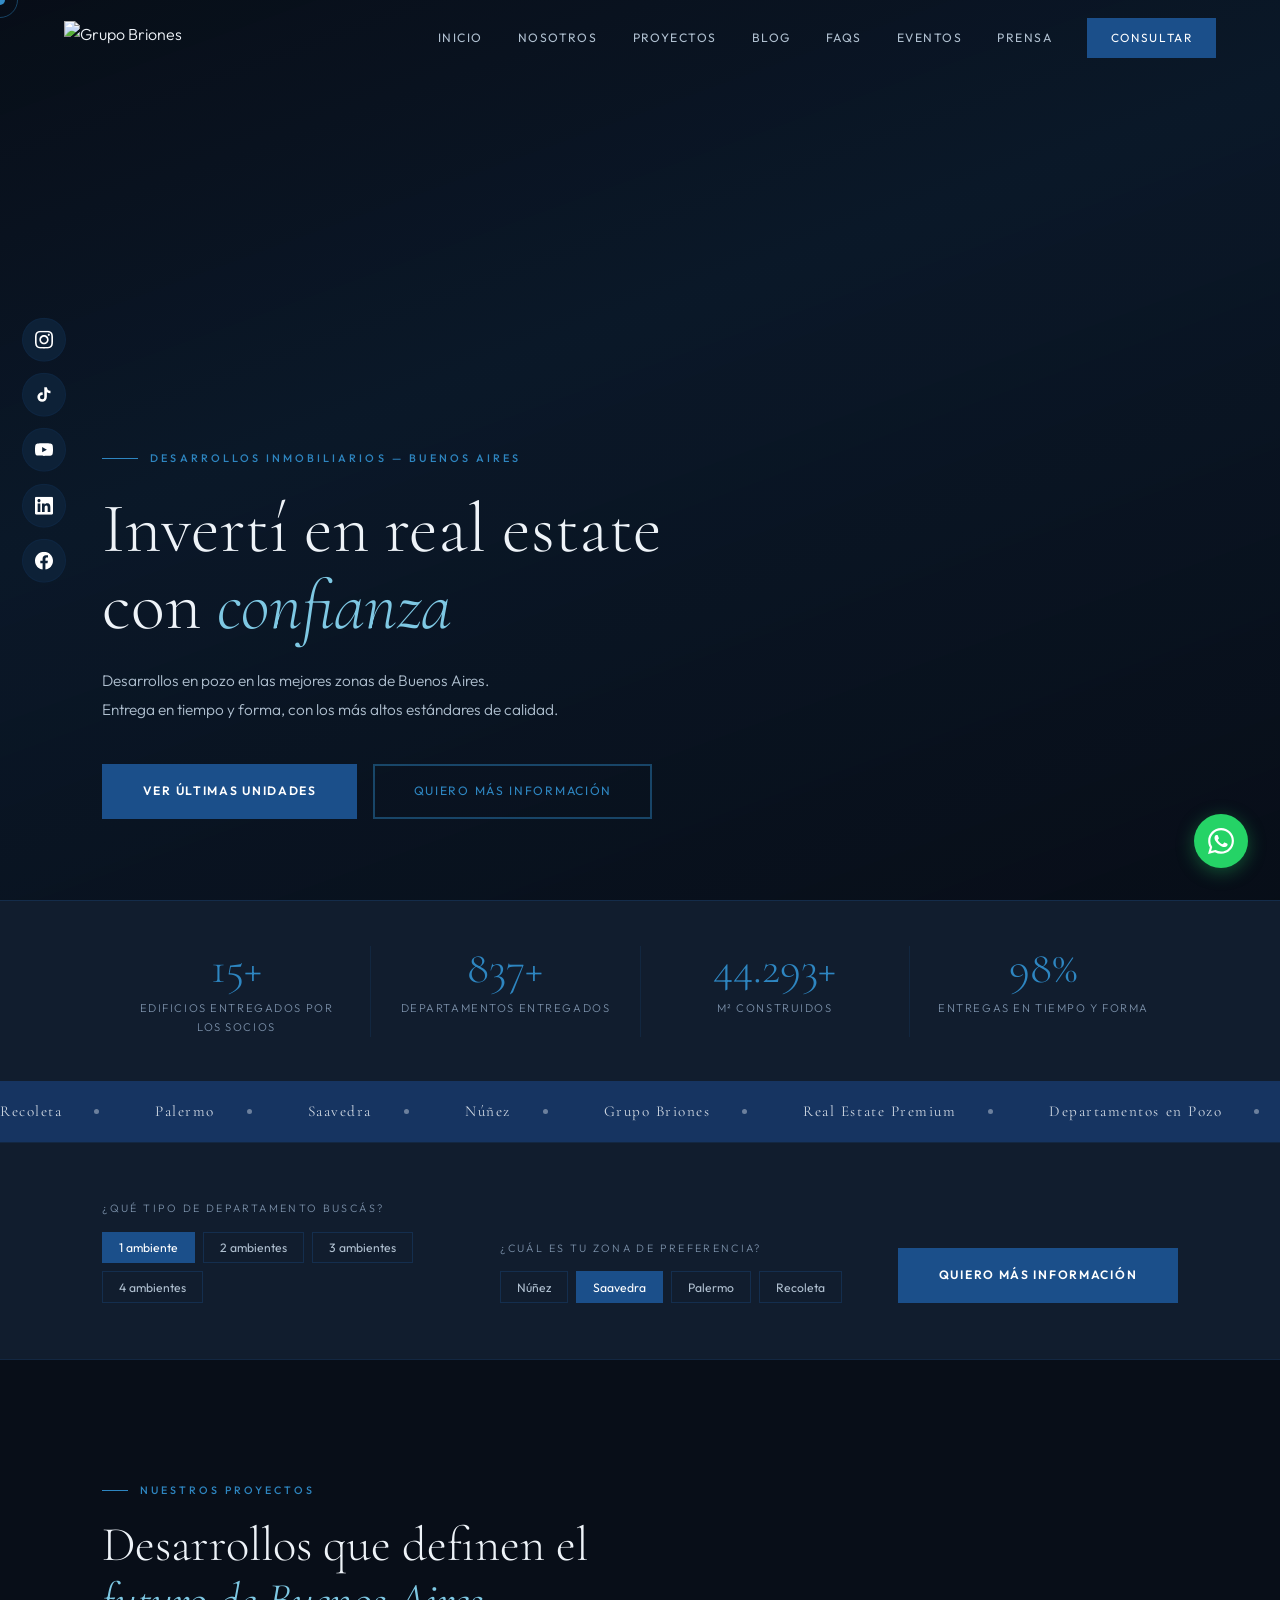
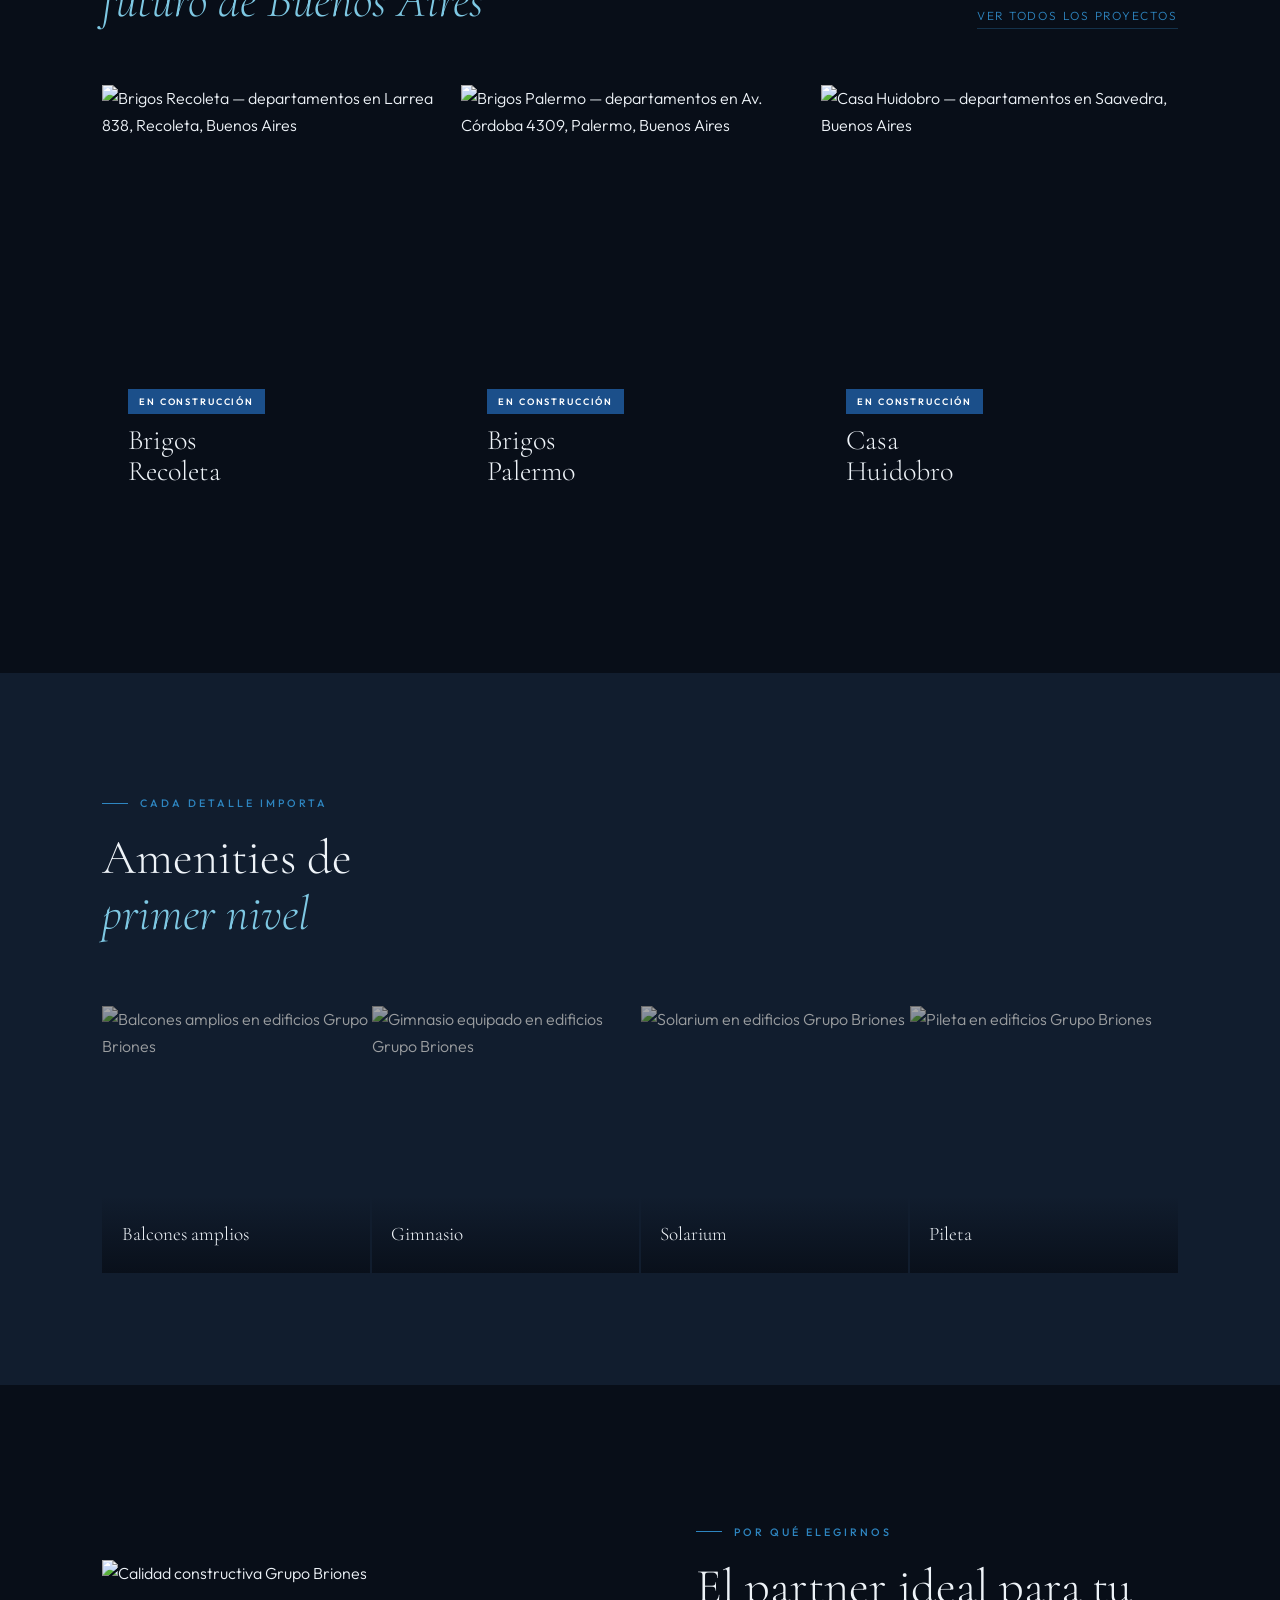
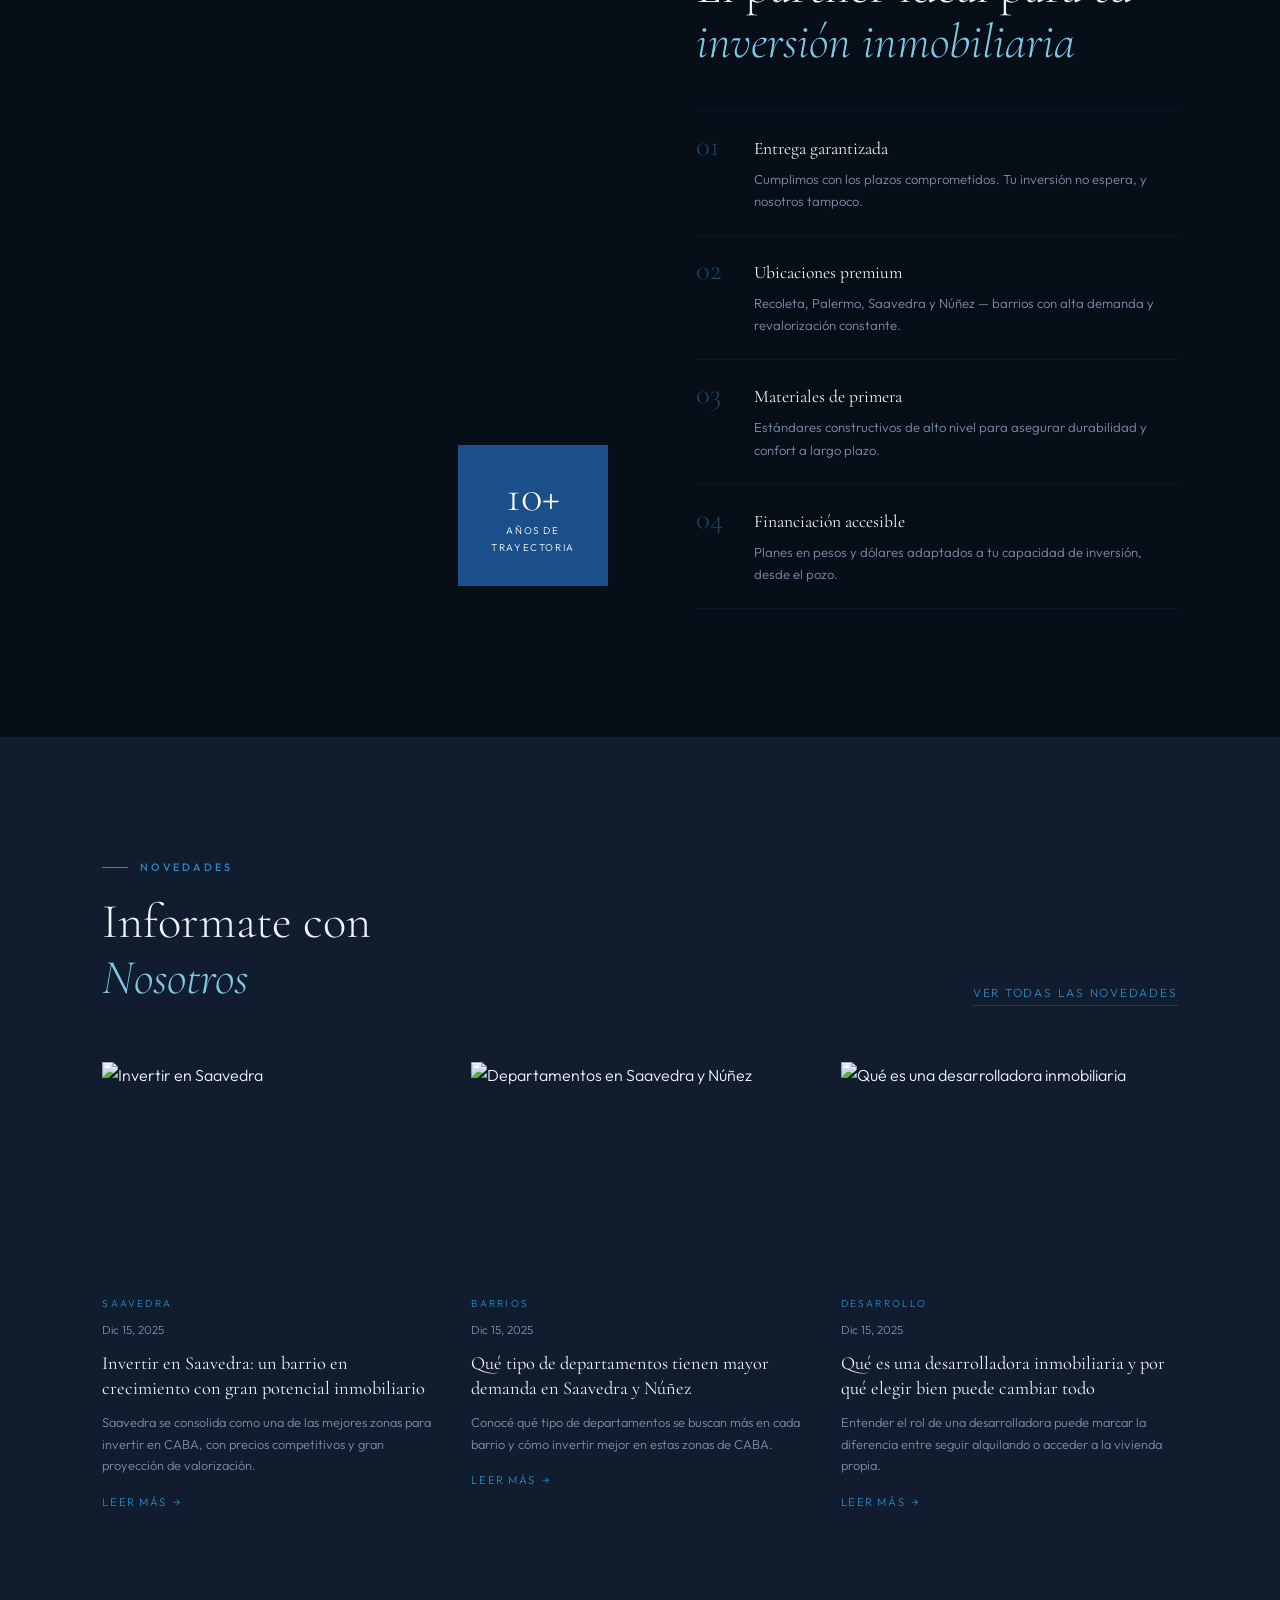
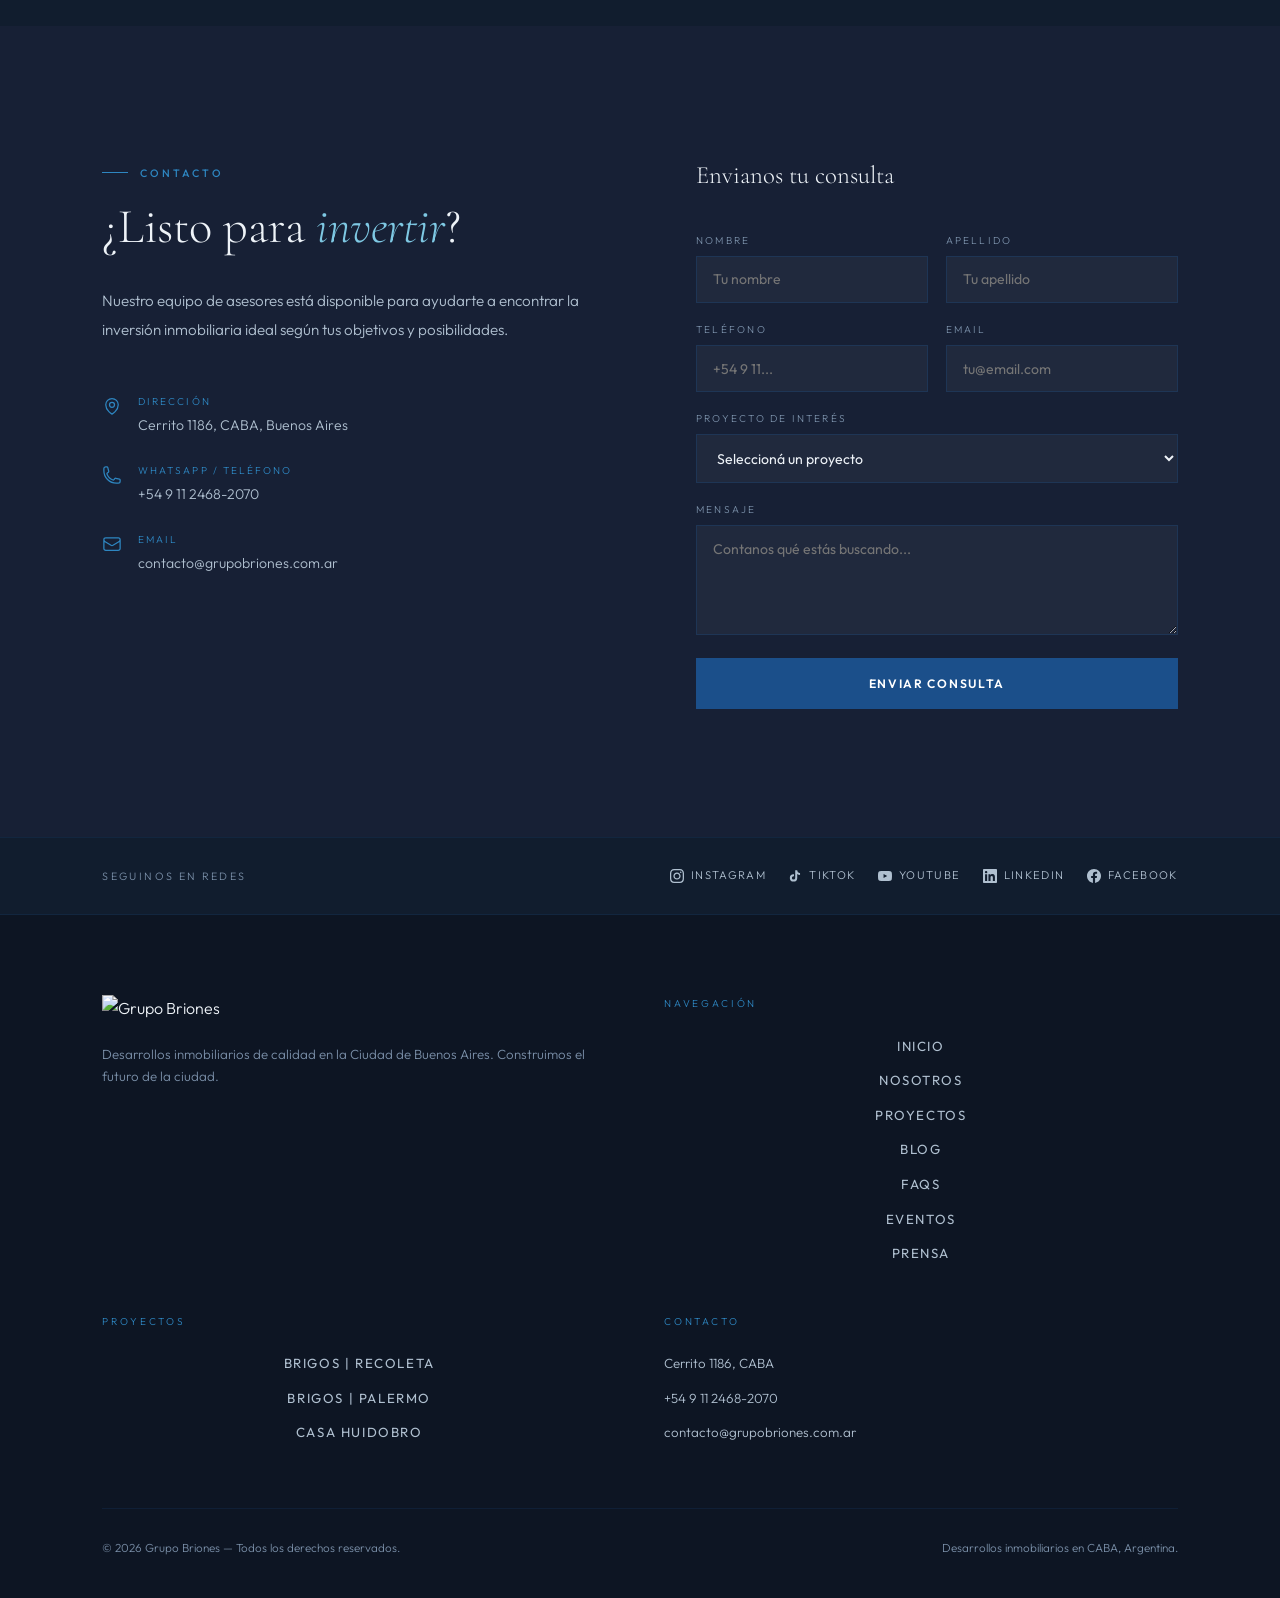
==== commit c38c5e6a: "Show social rail only on home; improve mobile footer" ====
--- a/index.html
+++ b/index.html
@@ -57,7 +57,7 @@
   <!-- ── Stylesheet ── -->
   <link rel="stylesheet" href="assets/css/styles.css" />
 </head>
-<body>
+<body class="is-home">
 
   <!-- ── Custom Cursor ── -->
   <div class="cursor"     id="cursor"     aria-hidden="true"></div>
--- a/assets/css/styles.css
+++ b/assets/css/styles.css
@@ -743,10 +743,14 @@
   left: 1.35rem;
   top: 50%;
   transform: translateY(-50%);
-  display: flex;
+  display: none;
   flex-direction: column;
   gap: 0.7rem;
   z-index: 997;
+}
+
+body.is-home .social-float {
+  display: flex;
 }
 .social-float-link {
   width: 44px;
@@ -894,8 +898,13 @@
   .blog-grid    { grid-template-columns: 1fr; }
   .search-grid  { grid-template-columns: 1fr; }
 
+  footer { padding: 3.5rem 6vw 2rem; }
+  .footer-grid { gap: 2.5rem; margin-bottom: 2.5rem; }
+  .footer-col-title { margin-bottom: 1rem; }
+
   .footer-grid  { grid-template-columns: 1fr; gap: 2.5rem; }
-  .footer-bottom { flex-direction: column; text-align: center; }
+  .footer-bottom { flex-direction: column; text-align: center; padding-top: 1.25rem; gap: 0.6rem; }
+  .footer-copy, .footer-by { line-height: 1.6; }
   .social-strip { flex-direction: column; text-align: center; justify-content: center; }
   .form-grid    { grid-template-columns: 1fr; }
 
@@ -911,4 +920,6 @@
   .amenities-grid { grid-template-columns: 1fr 1fr; }
   .why-badge { right: 0.5rem; bottom: -0.8rem; padding: 1.2rem; min-width: 120px; }
   .why-badge .big { font-size: 2.2rem; }
-}
+
+  footer { padding: 3rem 5vw 1.8rem; }
+}
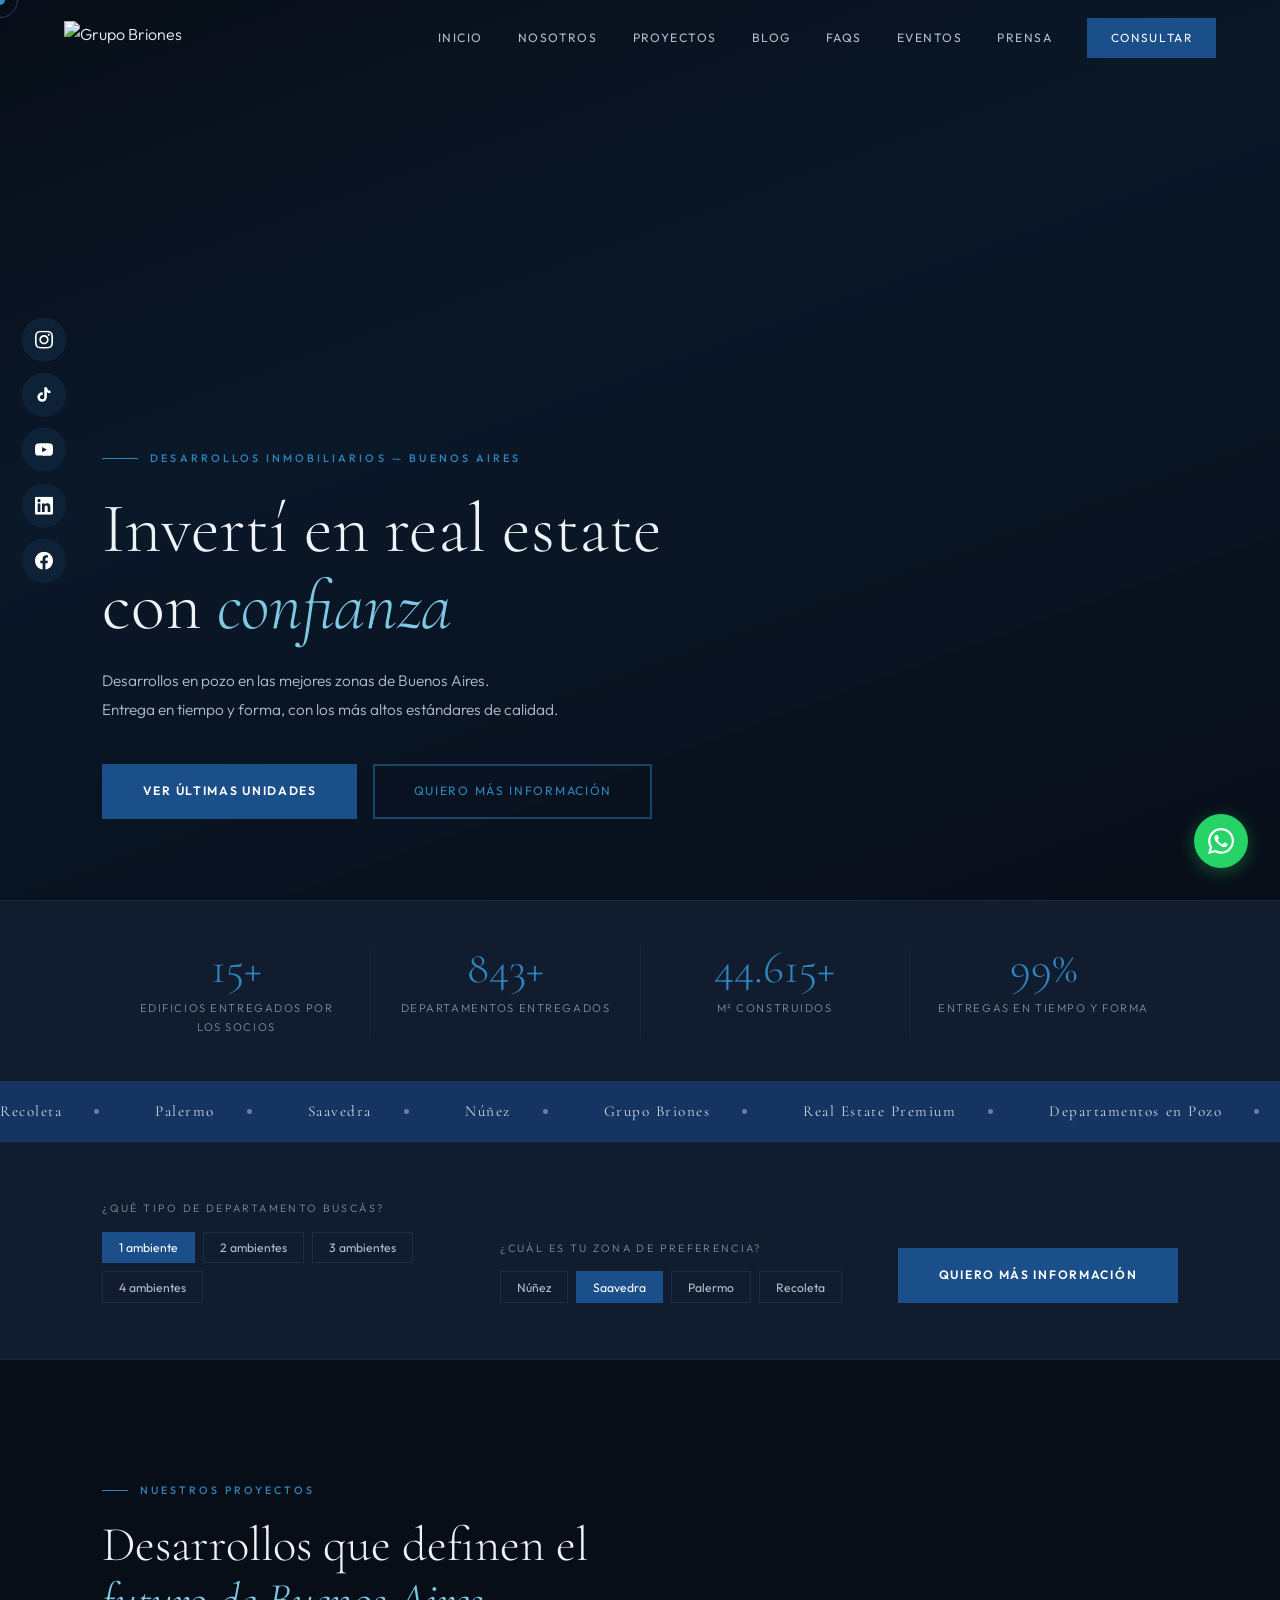
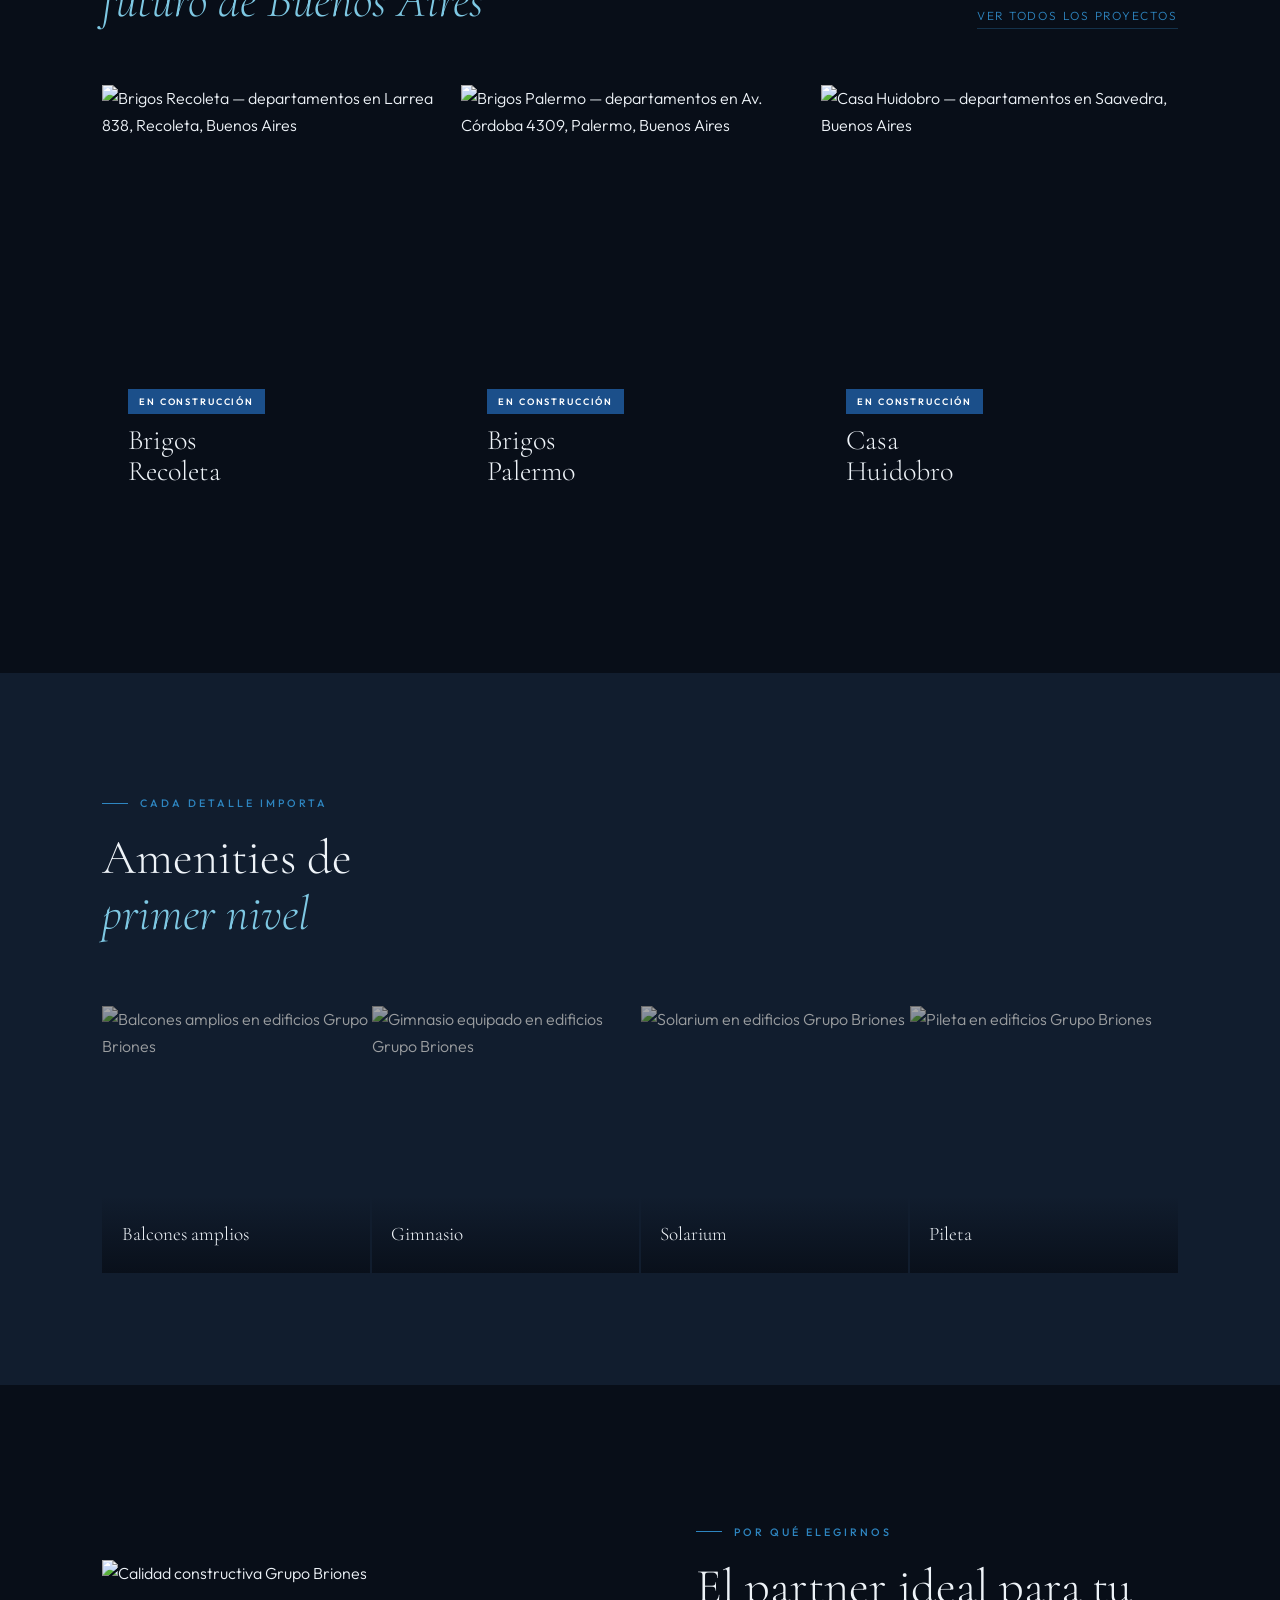
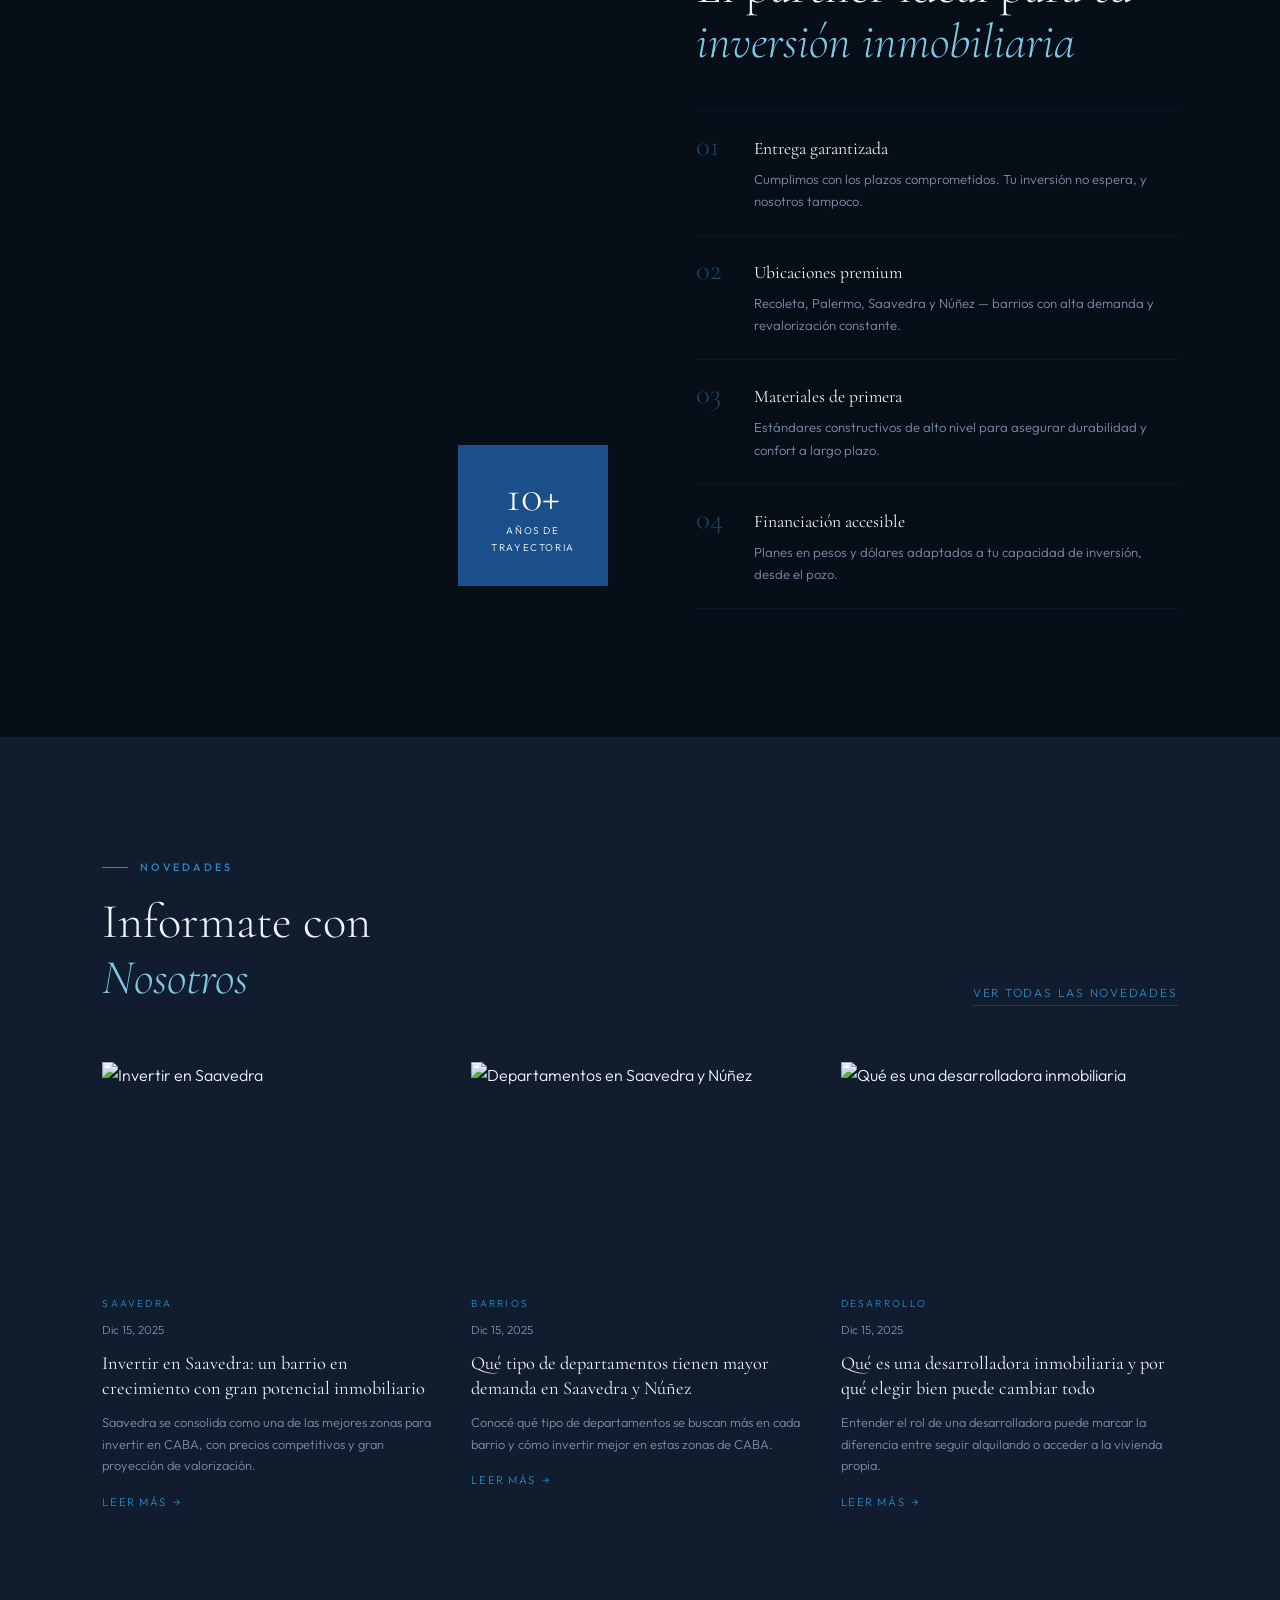
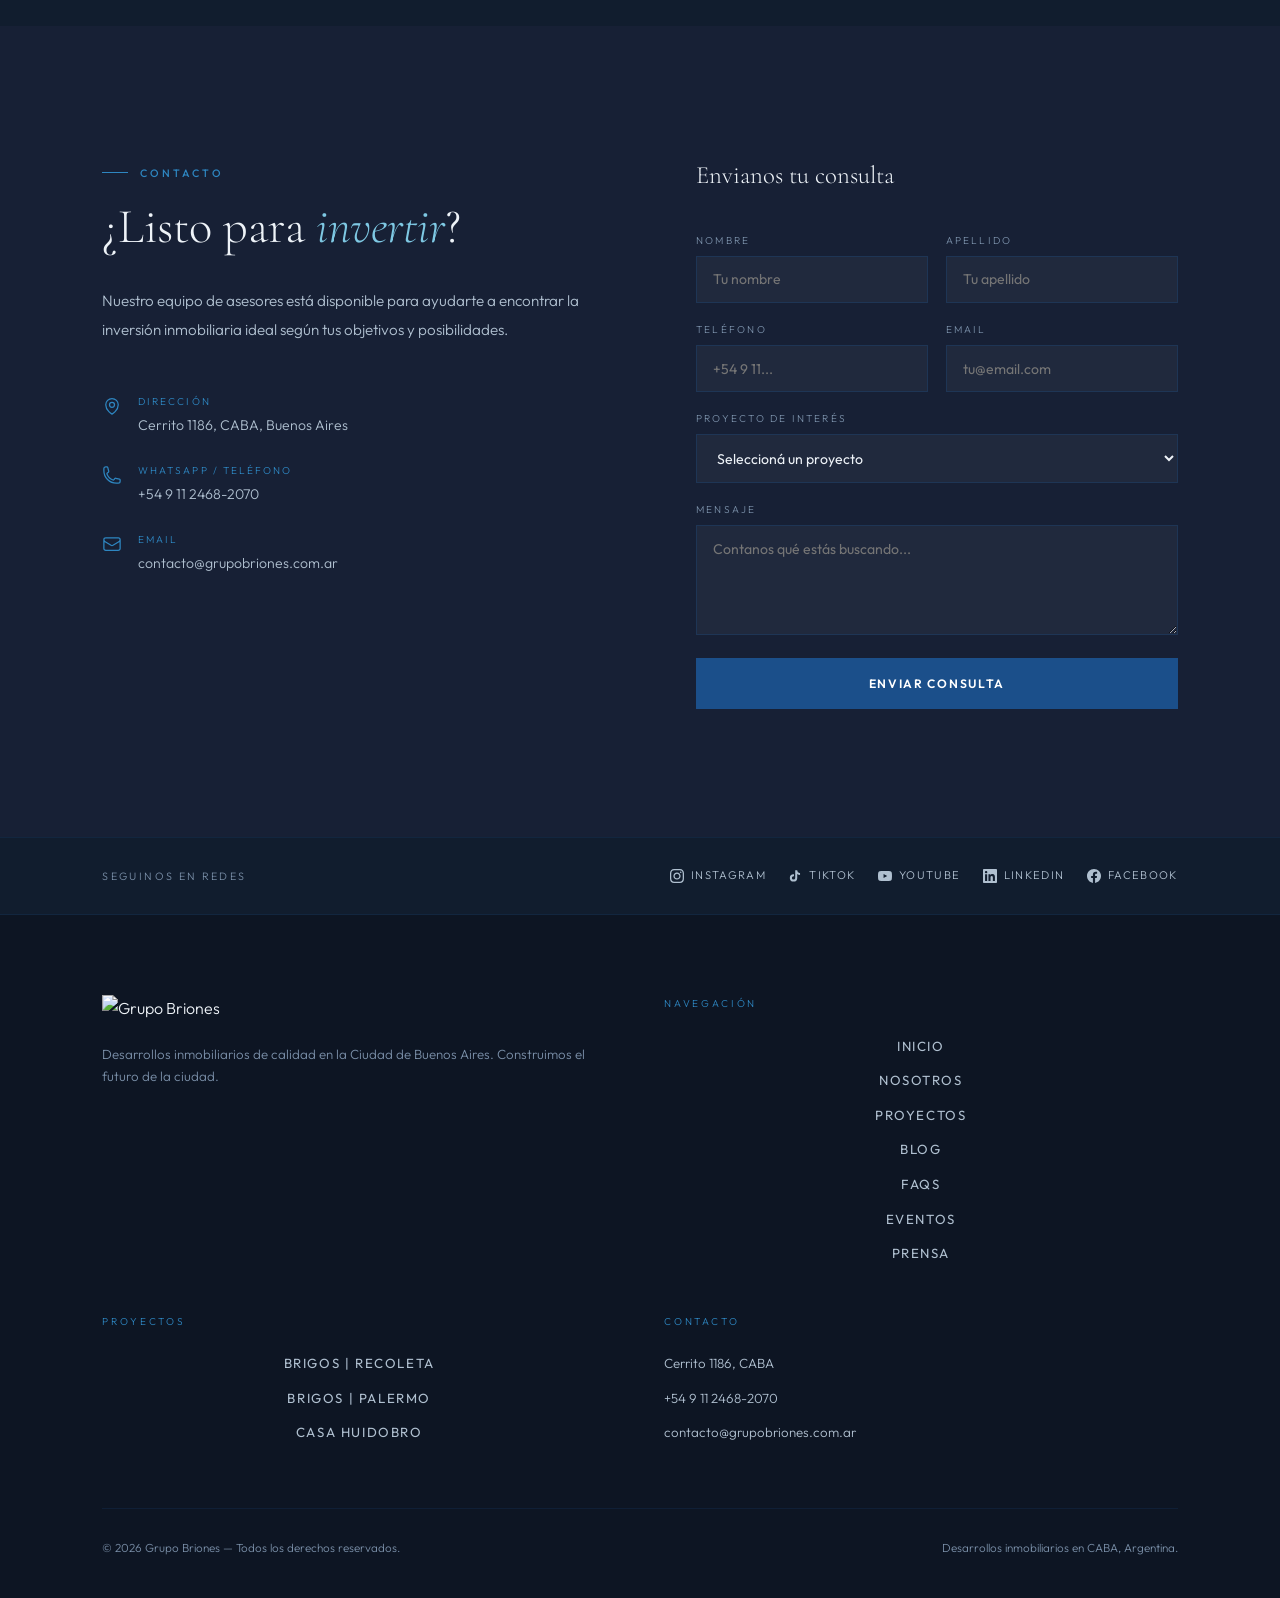
==== commit d4bdf346: "SEO: canonical/OG/schema + sitemap/robots" ====
--- a/index.html
+++ b/index.html
@@ -10,12 +10,15 @@
   <meta name="keywords"    content="desarrollos inmobiliarios Buenos Aires, departamentos en pozo CABA, invertir real estate Argentina, departamentos Recoleta, departamentos Palermo, departamentos Saavedra, Grupo Briones" />
   <meta name="author"      content="Grupo Briones" />
   <meta name="robots"      content="index, follow" />
+  <meta name="theme-color" content="#1B4F8A" />
+  <link rel="canonical" href="https://grupobriones.com.ar/" />
 
   <!-- ── Open Graph ── -->
   <meta property="og:type"        content="website" />
   <meta property="og:title"       content="Grupo Briones | Desarrollos Inmobiliarios Premium en Buenos Aires" />
   <meta property="og:description" content="Invertí en real estate con confianza. Desarrollos en pozo en Recoleta, Palermo y Saavedra." />
   <meta property="og:image"       content="https://grupobriones.com.ar/_next/image?url=%2Fimages%2Fhero%2F1.jpeg&w=1200&q=80" />
+  <meta property="og:url"         content="https://grupobriones.com.ar/" />
   <meta property="og:locale"      content="es_AR" />
   <meta property="og:site_name"   content="Grupo Briones" />
 
@@ -30,6 +33,7 @@
   {
     "@context": "https://schema.org",
     "@type": "RealEstateAgent",
+    "url": "https://grupobriones.com.ar/",
     "name": "Grupo Briones",
     "logo": "https://grupobriones.com.ar/branding/inline-logo-white.png",
     "description": "Desarrollos inmobiliarios en pozo en las mejores zonas de Buenos Aires.",
--- a/assets/css/styles.css
+++ b/assets/css/styles.css
@@ -35,7 +35,7 @@
 
 /* ===== RESET ===== */
 *, *::before, *::after { box-sizing: border-box; margin: 0; padding: 0; }
-html { scroll-behavior: smooth; font-size: 16px; }
+html { scroll-behavior: smooth; font-size: 16px; scroll-padding-top: 90px; }
 body {
   background: var(--black);
   color: var(--white);
@@ -43,6 +43,10 @@
   font-weight: 300;
   line-height: 1.7;
   overflow-x: hidden;
+}
+
+html {
+  -webkit-text-size-adjust: 100%;
 }
 a { color: inherit; text-decoration: none; }
 img { max-width: 100%; display: block; }
@@ -154,6 +158,8 @@
   z-index: 999;
   flex-direction: column; align-items: center; justify-content: center;
   gap: 2.2rem;
+  padding: calc(env(safe-area-inset-top) + 2.5rem) 6vw calc(env(safe-area-inset-bottom) + 2.5rem);
+  overflow-y: auto;
 }
 .mobile-menu.open { display: flex; }
 .mobile-menu a {
@@ -740,7 +746,7 @@
 /* ===== SOCIAL STRIP ===== */
 .social-float {
   position: fixed;
-  left: 1.35rem;
+  left: calc(1.35rem + env(safe-area-inset-left));
   top: 50%;
   transform: translateY(-50%);
   display: none;
@@ -824,7 +830,9 @@
 
 /* ===== WHATSAPP FLOAT ===== */
 .whatsapp-float {
-  position: fixed; bottom: 2rem; right: 2rem;
+  position: fixed;
+  bottom: calc(2rem + env(safe-area-inset-bottom));
+  right: calc(2rem + env(safe-area-inset-right));
   width: 54px; height: 54px;
   background: #25D366; border-radius: 50%;
   display: flex; align-items: center; justify-content: center;
@@ -898,6 +906,9 @@
   .blog-grid    { grid-template-columns: 1fr; }
   .search-grid  { grid-template-columns: 1fr; }
 
+  .search-section { padding: 2.75rem 6vw; }
+  .search-grid { gap: 1.6rem; align-items: stretch; }
+
   footer { padding: 3.5rem 6vw 2rem; }
   .footer-grid { gap: 2.5rem; margin-bottom: 2.5rem; }
   .footer-col-title { margin-bottom: 1rem; }
@@ -915,6 +926,27 @@
 /* ── Mobile small (≤480px) ── */
 @media (max-width: 480px) {
   header { padding: 0 5vw; height: 68px; }
+  .mobile-menu a { font-size: clamp(1.6rem, 9vw, 2.4rem); }
+
+  #inicio { min-height: 520px; }
+  .hero-content { padding: 0 5vw 7vh; }
+
+  .search-section { padding: 2.25rem 5vw; }
+  .filter-group label { margin-bottom: 0.7rem; }
+  .pill { padding: 0.5rem 0.9rem; font-size: 0.74rem; }
+
+  .form-group input,
+  .form-group select,
+  .form-group textarea { font-size: 16px; }
+
+  .page-main { padding-top: 76px; }
+  .page-actions { flex-direction: column; align-items: stretch; }
+  .page-actions .btn-primary,
+  .page-actions .btn-outline { width: 100%; text-align: center; }
+
+  .whatsapp-float { width: 50px; height: 50px; }
+  .whatsapp-float svg { width: 24px; height: 24px; }
+
   .hero-actions { flex-direction: column; }
   .btn-primary, .btn-outline { width: 100%; text-align: center; }
   .amenities-grid { grid-template-columns: 1fr 1fr; }
